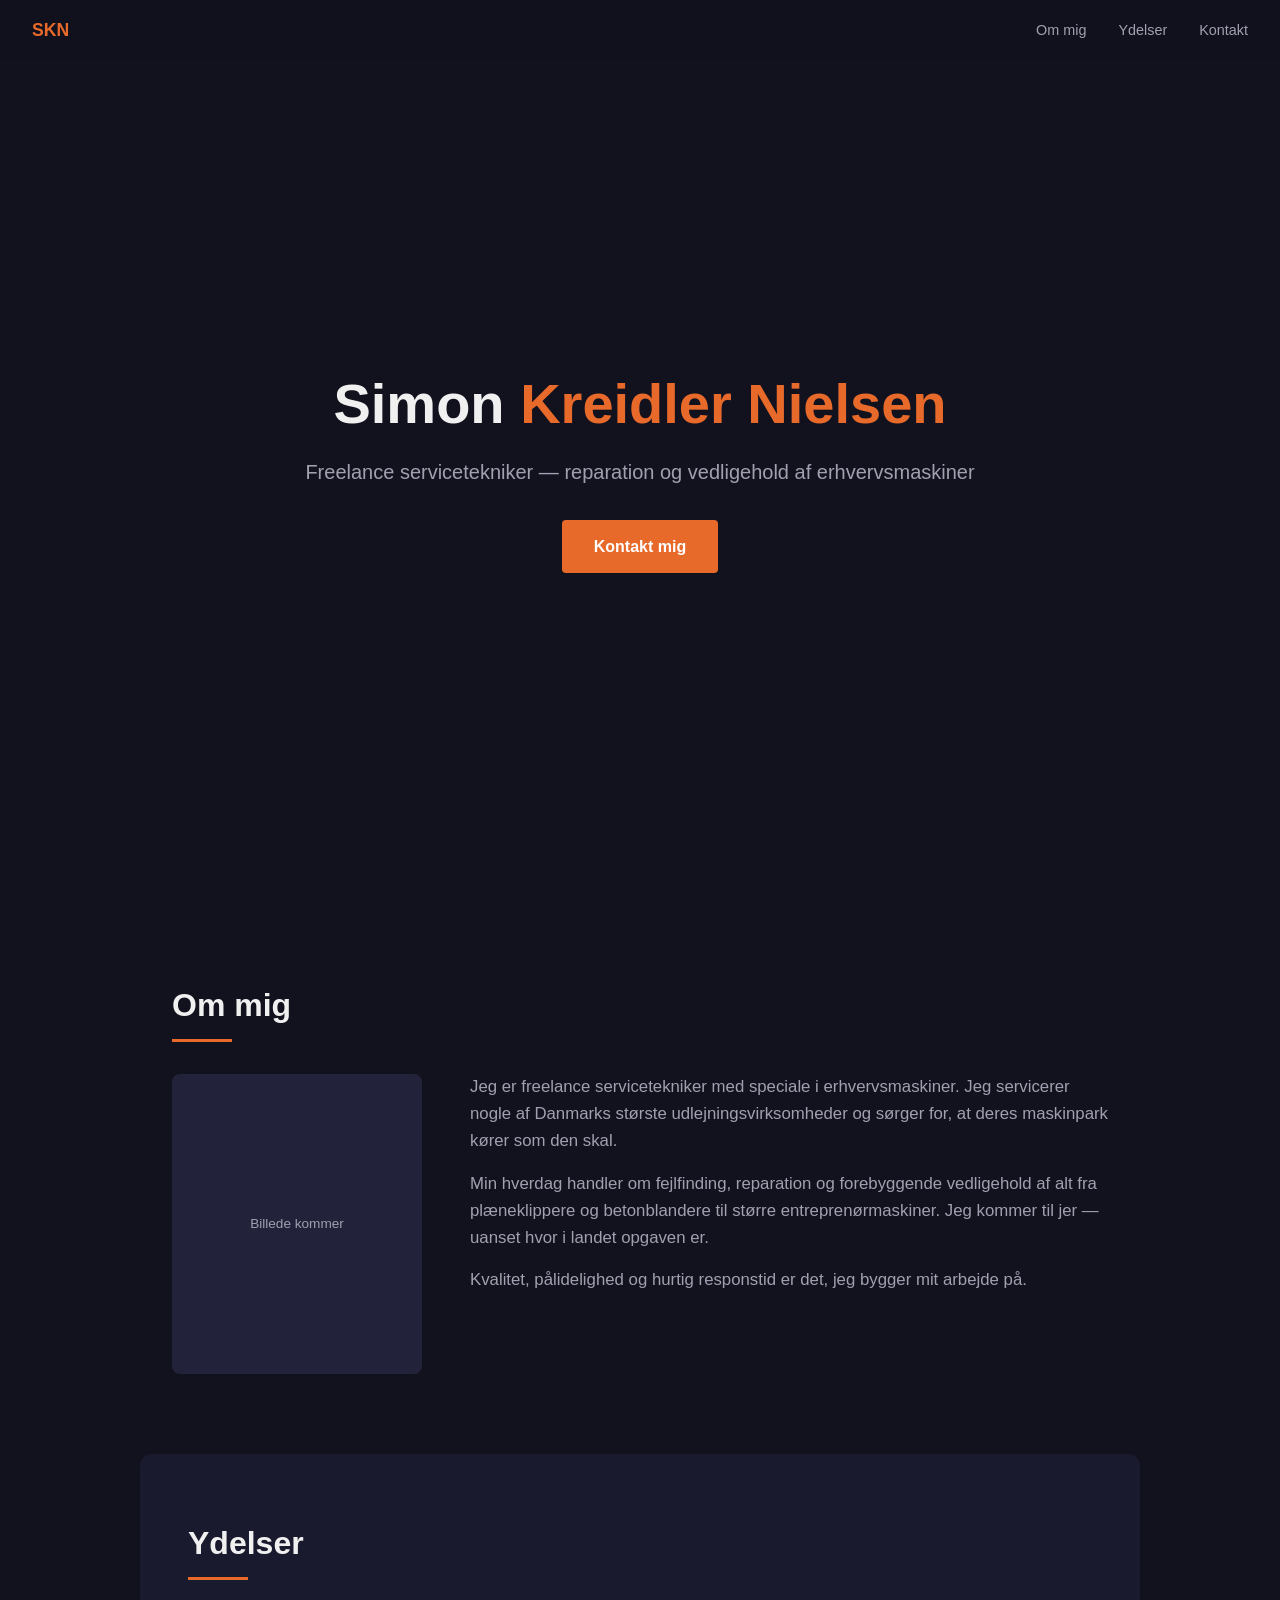
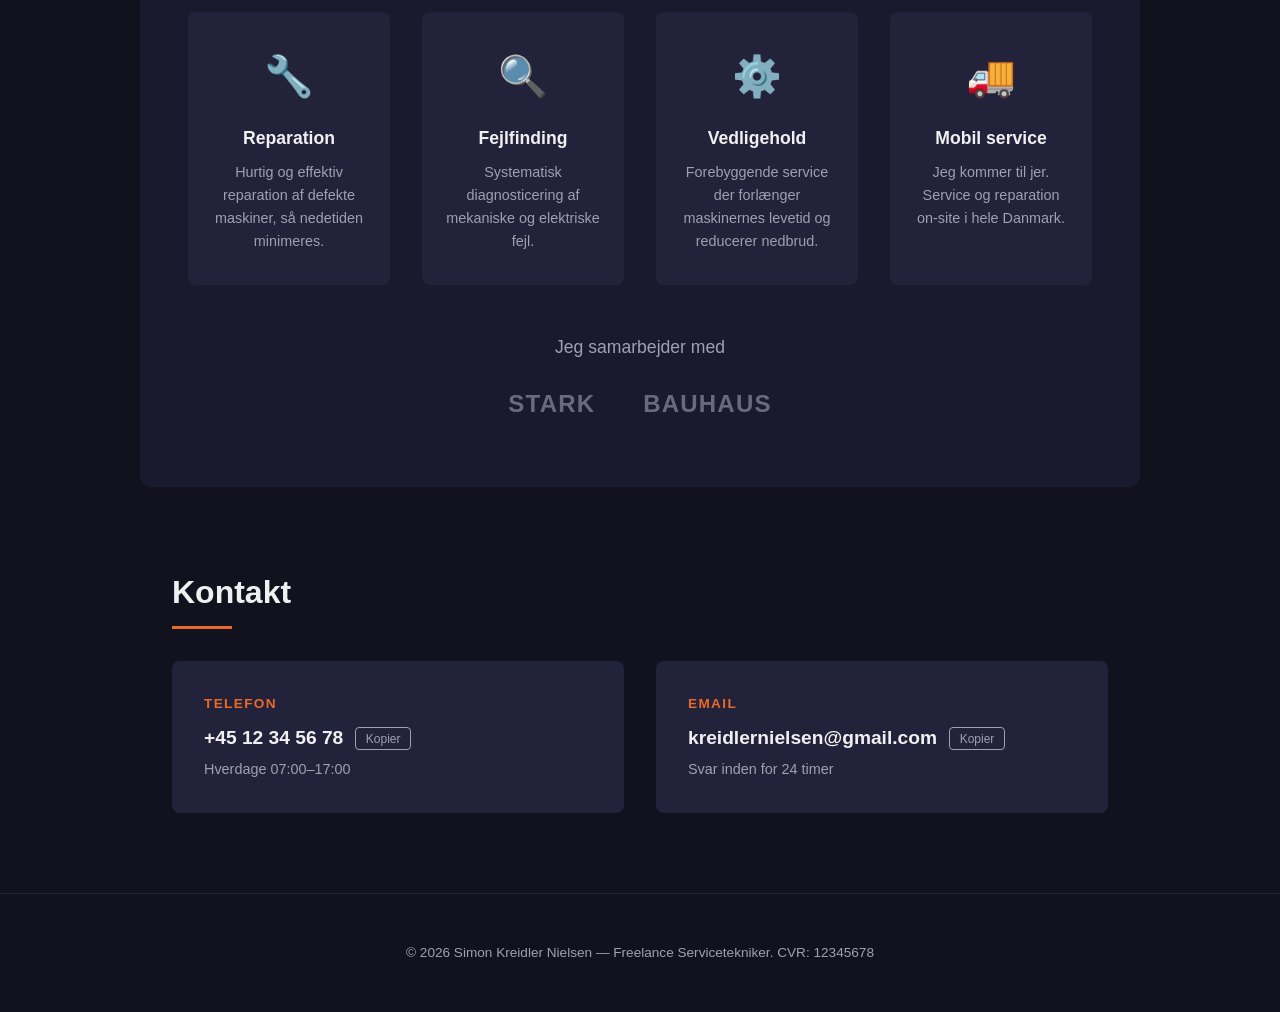
==== index.html @ 3e03d59b "Initial commit: personal website for Simon Kreidler Nielsen" ====
<!DOCTYPE html>
<html lang="da">
<head>
    <meta charset="UTF-8">
    <meta name="viewport" content="width=device-width, initial-scale=1.0">
    <title>Simon Kreidler Nielsen — Freelance Servicetekniker</title>
    <meta name="description" content="Freelance servicetekniker med speciale i reparation og vedligehold af erhvervsmaskiner. Servicerer udlejningsvirksomheder i hele Danmark.">
    <style>
        *, *::before, *::after {
            margin: 0;
            padding: 0;
            box-sizing: border-box;
        }

        :root {
            --color-dark: #1a1a2e;
            --color-darker: #12121f;
            --color-accent: #e86a2a;
            --color-accent-hover: #d45a1a;
            --color-light: #f0f0f0;
            --color-muted: #a0a0b0;
            --color-card: #22223a;
        }

        html {
            scroll-behavior: smooth;
        }

        body {
            font-family: -apple-system, BlinkMacSystemFont, 'Segoe UI', Roboto, Oxygen, sans-serif;
            background: var(--color-darker);
            color: var(--color-light);
            line-height: 1.6;
            user-select: none;
            cursor: default;
        }

        /* NAV */
        nav {
            position: fixed;
            top: 0;
            width: 100%;
            background: rgba(18, 18, 31, 0.95);
            backdrop-filter: blur(8px);
            z-index: 100;
            padding: 1rem 2rem;
            display: flex;
            justify-content: space-between;
            align-items: center;
        }

        nav .logo {
            font-weight: 700;
            font-size: 1.1rem;
            color: var(--color-accent);
            text-decoration: none;
        }

        nav ul {
            list-style: none;
            display: flex;
            gap: 2rem;
        }

        nav a {
            color: var(--color-muted);
            text-decoration: none;
            font-size: 0.9rem;
            transition: color 0.2s;
        }

        nav a:hover {
            color: var(--color-light);
        }

        /* HERO */
        .hero {
            min-height: 100vh;
            display: flex;
            align-items: center;
            justify-content: center;
            text-align: center;
            padding: 6rem 2rem 4rem;
            background:
                linear-gradient(to bottom, rgba(18, 18, 31, 0.6), rgba(18, 18, 31, 1)),
                url('billede.jpg') center/cover no-repeat;
        }

        .hero-content {
            max-width: 700px;
        }

        .hero h1 {
            font-size: clamp(2rem, 5vw, 3.5rem);
            font-weight: 800;
            margin-bottom: 0.5rem;
        }

        .hero h1 span {
            color: var(--color-accent);
        }

        .hero .tagline {
            font-size: 1.25rem;
            color: var(--color-muted);
            margin-bottom: 2rem;
        }

        .hero .cta {
            display: inline-block;
            background: var(--color-accent);
            color: #fff;
            padding: 0.85rem 2rem;
            border-radius: 4px;
            text-decoration: none;
            font-weight: 600;
            transition: background 0.2s;
        }

        .hero .cta:hover {
            background: var(--color-accent-hover);
        }

        /* SECTIONS */
        section {
            padding: 5rem 2rem;
            max-width: 1000px;
            margin: 0 auto;
        }

        section h2 {
            font-size: 2rem;
            margin-bottom: 1rem;
            color: var(--color-light);
        }

        section h2::after {
            content: '';
            display: block;
            width: 60px;
            height: 3px;
            background: var(--color-accent);
            margin-top: 0.5rem;
        }

        /* ABOUT */
        .about-content {
            display: grid;
            grid-template-columns: 250px 1fr;
            gap: 3rem;
            align-items: start;
            margin-top: 2rem;
        }

        .about-photo {
            width: 250px;
            height: 300px;
            background: var(--color-card);
            border-radius: 8px;
            display: flex;
            align-items: center;
            justify-content: center;
            color: var(--color-muted);
            font-size: 0.85rem;
            overflow: hidden;
        }

        .about-photo img {
            width: 100%;
            height: 100%;
            object-fit: cover;
        }

        .about-text p {
            color: var(--color-muted);
            margin-bottom: 1rem;
            font-size: 1.05rem;
        }

        /* SERVICES */
        #ydelser {
            background: var(--color-dark);
            border-radius: 12px;
            padding: 4rem 3rem;
        }

        .services-grid {
            display: grid;
            grid-template-columns: repeat(auto-fit, minmax(200px, 1fr));
            gap: 2rem;
            margin-top: 2rem;
        }

        .service-card {
            background: var(--color-card);
            border-radius: 8px;
            padding: 2rem 1.5rem;
            text-align: center;
            transition: transform 0.2s;
        }

        .service-card:hover {
            transform: translateY(-4px);
        }

        .service-icon {
            font-size: 2.5rem;
            margin-bottom: 1rem;
        }

        .service-card h3 {
            font-size: 1.1rem;
            margin-bottom: 0.5rem;
        }

        .service-card p {
            font-size: 0.9rem;
            color: var(--color-muted);
        }

        /* CLIENTS */
        .clients {
            text-align: center;
            margin-top: 3rem;
        }

        .clients p {
            color: var(--color-muted);
            margin-bottom: 1.5rem;
            font-size: 1.1rem;
        }

        .client-logos {
            display: flex;
            justify-content: center;
            gap: 3rem;
            flex-wrap: wrap;
        }

        .client-logos span {
            font-size: 1.5rem;
            font-weight: 700;
            color: var(--color-muted);
            opacity: 0.6;
            letter-spacing: 0.05em;
            user-select: none;
        }

        /* CONTACT */
        .contact-grid {
            display: grid;
            grid-template-columns: 1fr 1fr;
            gap: 2rem;
            margin-top: 2rem;
        }

        .contact-item {
            background: var(--color-card);
            border-radius: 8px;
            padding: 2rem;
        }

        .contact-item h3 {
            font-size: 0.85rem;
            text-transform: uppercase;
            letter-spacing: 0.1em;
            color: var(--color-accent);
            margin-bottom: 0.5rem;
        }

        .contact-row {
            display: flex;
            align-items: center;
            gap: 0.75rem;
        }

        .contact-item a {
            color: var(--color-light);
            text-decoration: none;
            font-size: 1.2rem;
            font-weight: 600;
            cursor: pointer;
        }

        .copy-btn {
            background: transparent;
            border: 1px solid var(--color-muted);
            color: var(--color-muted);
            padding: 0.2rem 0.6rem;
            border-radius: 4px;
            font-size: 0.75rem;
            cursor: pointer;
            transition: all 0.2s;
        }

        .copy-btn:hover {
            border-color: var(--color-accent);
            color: var(--color-accent);
        }

        .contact-item a:hover {
            color: var(--color-accent);
        }

        .contact-item p {
            color: var(--color-muted);
            font-size: 0.9rem;
            margin-top: 0.25rem;
        }

        /* FOOTER */
        footer {
            text-align: center;
            padding: 3rem 2rem;
            color: var(--color-muted);
            font-size: 0.85rem;
            border-top: 1px solid var(--color-card);
        }

        /* RESPONSIVE */
        @media (max-width: 768px) {
            nav ul {
                gap: 1rem;
            }

            .about-content {
                grid-template-columns: 1fr;
                justify-items: center;
            }

            .contact-grid {
                grid-template-columns: 1fr;
            }

            #ydelser {
                padding: 3rem 1.5rem;
            }
        }

        @media (max-width: 480px) {
            nav {
                padding: 0.75rem 1rem;
            }

            nav ul {
                gap: 0.75rem;
                font-size: 0.8rem;
            }
        }
    </style>
</head>
<body>

<nav>
    <a href="#" class="logo">SKN</a>
    <ul>
        <li><a href="#om">Om mig</a></li>
        <li><a href="#ydelser">Ydelser</a></li>
        <li><a href="#kontakt">Kontakt</a></li>
    </ul>
</nav>

<header class="hero">
    <div class="hero-content">
        <h1>Simon <span>Kreidler Nielsen</span></h1>
        <p class="tagline">Freelance servicetekniker — reparation og vedligehold af erhvervsmaskiner</p>
        <a href="#kontakt" class="cta">Kontakt mig</a>
    </div>
</header>

<section id="om">
    <h2>Om mig</h2>
    <div class="about-content">
        <div class="about-photo">
            <!-- Erstat med rigtigt billede: <img src="billede.jpg" alt="Simon Kreidler Nielsen"> -->
            Billede kommer
        </div>
        <div class="about-text">
            <p>Jeg er freelance servicetekniker med speciale i erhvervsmaskiner. Jeg servicerer nogle af Danmarks største udlejningsvirksomheder og sørger for, at deres maskinpark kører som den skal.</p>
            <p>Min hverdag handler om fejlfinding, reparation og forebyggende vedligehold af alt fra plæneklippere og betonblandere til større entreprenørmaskiner. Jeg kommer til jer — uanset hvor i landet opgaven er.</p>
            <p>Kvalitet, pålidelighed og hurtig responstid er det, jeg bygger mit arbejde på.</p>
        </div>
    </div>
</section>

<section id="ydelser">
    <h2>Ydelser</h2>
    <div class="services-grid">
        <div class="service-card">
            <div class="service-icon">&#128295;</div>
            <h3>Reparation</h3>
            <p>Hurtig og effektiv reparation af defekte maskiner, så nedetiden minimeres.</p>
        </div>
        <div class="service-card">
            <div class="service-icon">&#128269;</div>
            <h3>Fejlfinding</h3>
            <p>Systematisk diagnosticering af mekaniske og elektriske fejl.</p>
        </div>
        <div class="service-card">
            <div class="service-icon">&#9881;&#65039;</div>
            <h3>Vedligehold</h3>
            <p>Forebyggende service der forlænger maskinernes levetid og reducerer nedbrud.</p>
        </div>
        <div class="service-card">
            <div class="service-icon">&#128666;</div>
            <h3>Mobil service</h3>
            <p>Jeg kommer til jer. Service og reparation on-site i hele Danmark.</p>
        </div>
    </div>

    <div class="clients">
        <p>Jeg samarbejder med</p>
        <div class="client-logos">
            <span>STARK</span>
            <span>BAUHAUS</span>
        </div>
    </div>
</section>

<section id="kontakt">
    <h2>Kontakt</h2>
    <div class="contact-grid">
        <div class="contact-item">
            <h3>Telefon</h3>
            <div class="contact-row">
                <a href="tel:+4512345678">+45 12 34 56 78</a>
                <button class="copy-btn" onclick="copyText('+45 12 34 56 78', this)">Kopier</button>
            </div>
            <p>Hverdage 07:00–17:00</p>
        </div>
        <div class="contact-item">
            <h3>Email</h3>
            <div class="contact-row">
                <a href="mailto:kreidlernielsen@gmail.com">kreidlernielsen@gmail.com</a>
                <button class="copy-btn" onclick="copyText('kreidlernielsen@gmail.com', this)">Kopier</button>
            </div>
            <p>Svar inden for 24 timer</p>
        </div>
    </div>
</section>

<footer>
    <p>&copy; 2026 Simon Kreidler Nielsen — Freelance Servicetekniker. CVR: 12345678</p>
</footer>

<script>
function copyText(text, btn) {
    navigator.clipboard.writeText(text).then(function() {
        btn.textContent = 'Kopieret!';
        setTimeout(function() { btn.textContent = 'Kopier'; }, 2000);
    });
}
</script>
</body>
</html>
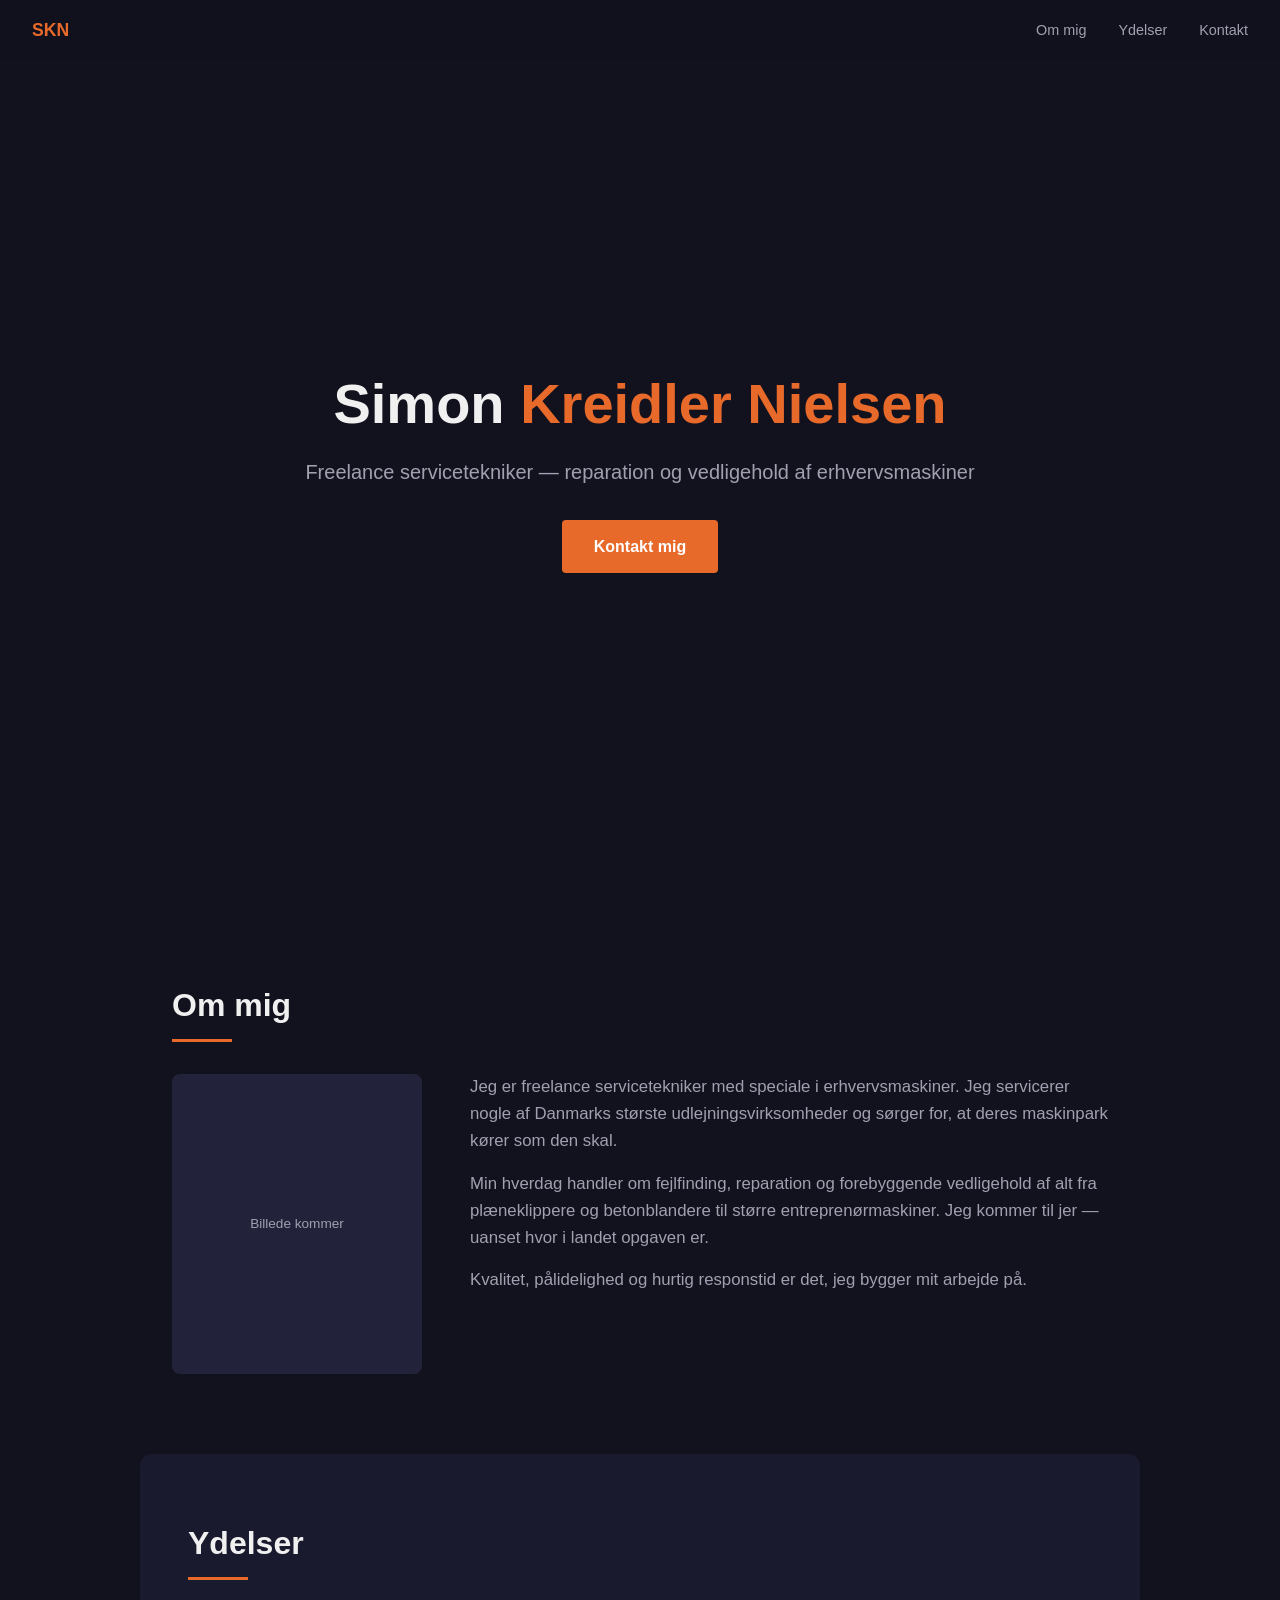
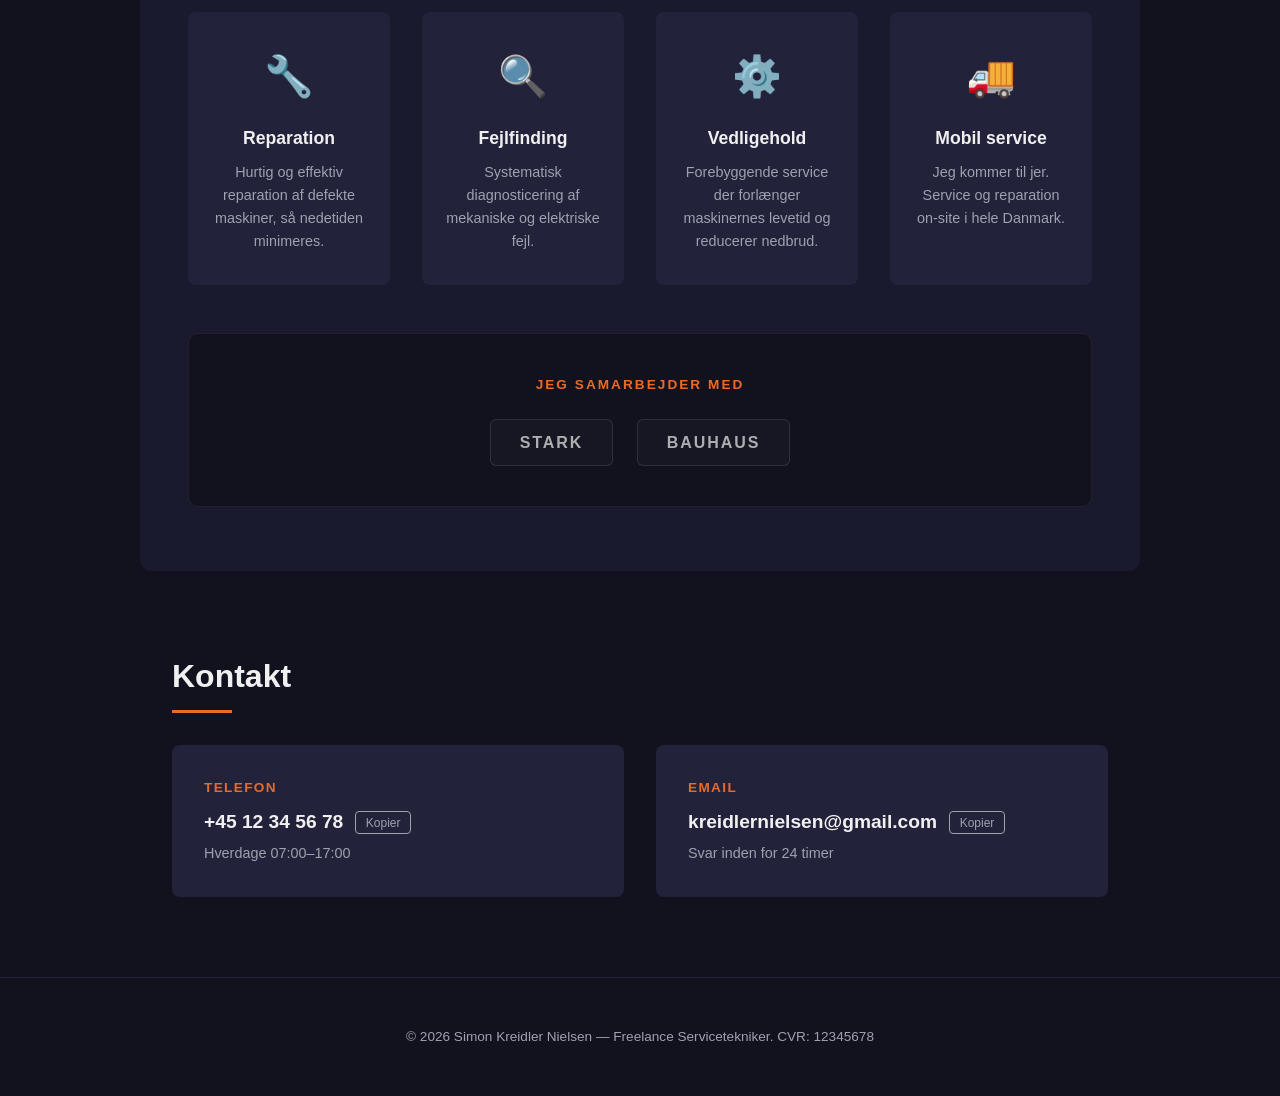
==== commit ccd417e2: "Style clients section as branded pill badges for better visual presence" ====
--- a/index.html
+++ b/index.html
@@ -222,28 +222,47 @@
         .clients {
             text-align: center;
             margin-top: 3rem;
+            background: var(--color-darker);
+            border: 1px solid rgba(255, 255, 255, 0.06);
+            border-radius: 10px;
+            padding: 2.5rem 2rem;
         }
 
         .clients p {
-            color: var(--color-muted);
+            color: var(--color-accent);
             margin-bottom: 1.5rem;
-            font-size: 1.1rem;
+            font-size: 0.85rem;
+            text-transform: uppercase;
+            letter-spacing: 0.15em;
+            font-weight: 600;
         }
 
         .client-logos {
             display: flex;
             justify-content: center;
-            gap: 3rem;
+            gap: 1.5rem;
             flex-wrap: wrap;
+            align-items: center;
         }
 
         .client-logos span {
-            font-size: 1.5rem;
+            font-size: 1rem;
             font-weight: 700;
-            color: var(--color-muted);
-            opacity: 0.6;
-            letter-spacing: 0.05em;
+            color: var(--color-light);
+            opacity: 0.7;
+            letter-spacing: 0.12em;
             user-select: none;
+            transition: all 0.25s;
+            border: 1.5px solid rgba(255, 255, 255, 0.15);
+            border-radius: 6px;
+            padding: 0.6rem 1.8rem;
+            background: rgba(255, 255, 255, 0.03);
+        }
+
+        .client-logos span:hover {
+            opacity: 1;
+            border-color: var(--color-accent);
+            background: rgba(232, 106, 42, 0.08);
         }
 
         /* CONTACT */
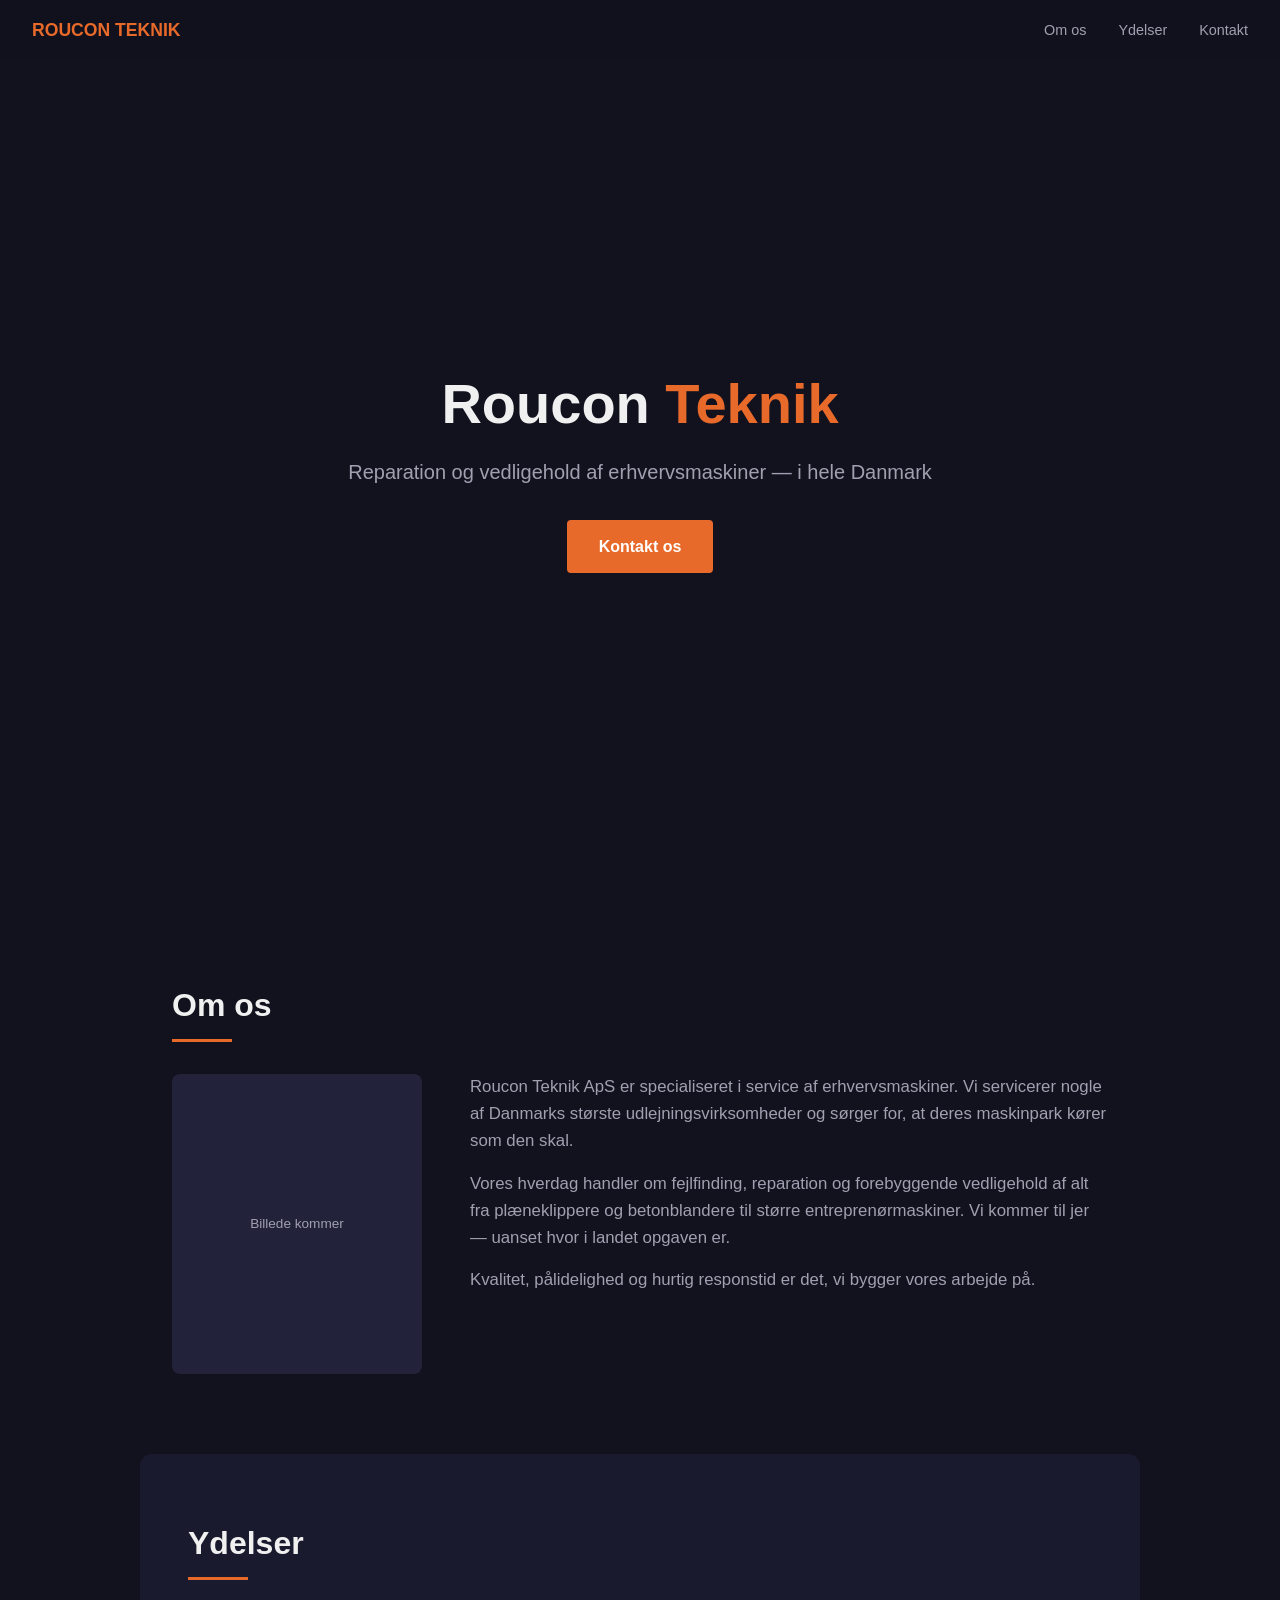
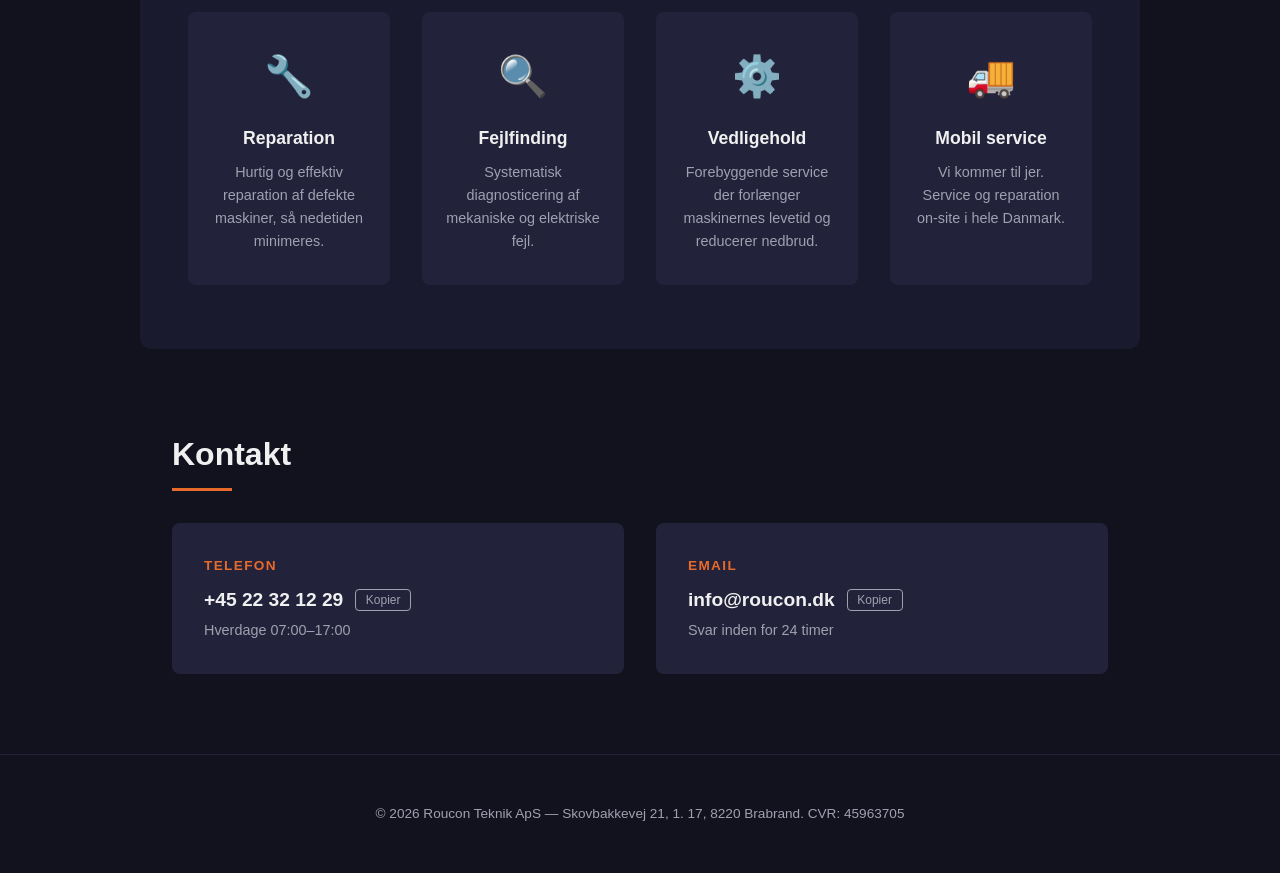
==== commit 7dbd6415: "Add design-i (conversion-focused layout) and update index.html with company rebrand" ====
--- a/index.html
+++ b/index.html
@@ -3,8 +3,9 @@
 <head>
     <meta charset="UTF-8">
     <meta name="viewport" content="width=device-width, initial-scale=1.0">
-    <title>Simon Kreidler Nielsen — Freelance Servicetekniker</title>
-    <meta name="description" content="Freelance servicetekniker med speciale i reparation og vedligehold af erhvervsmaskiner. Servicerer udlejningsvirksomheder i hele Danmark.">
+    <link rel="icon" href="data:image/svg+xml,<svg xmlns='http://www.w3.org/2000/svg' viewBox='0 0 100 100'><text y='.9em' font-size='90'>🔧</text></svg>">
+    <title>Roucon Teknik ApS — Reparation og vedligehold af erhvervsmaskiner</title>
+    <meta name="description" content="Roucon Teknik ApS i Brabrand. Reparation, fejlfinding og vedligehold af erhvervsmaskiner for udlejningsvirksomheder i hele Danmark.">
     <style>
         *, *::before, *::after {
             margin: 0;
@@ -31,8 +32,6 @@
             background: var(--color-darker);
             color: var(--color-light);
             line-height: 1.6;
-            user-select: none;
-            cursor: default;
         }
 
         /* NAV */
@@ -218,53 +217,6 @@
             color: var(--color-muted);
         }
 
-        /* CLIENTS */
-        .clients {
-            text-align: center;
-            margin-top: 3rem;
-            background: var(--color-darker);
-            border: 1px solid rgba(255, 255, 255, 0.06);
-            border-radius: 10px;
-            padding: 2.5rem 2rem;
-        }
-
-        .clients p {
-            color: var(--color-accent);
-            margin-bottom: 1.5rem;
-            font-size: 0.85rem;
-            text-transform: uppercase;
-            letter-spacing: 0.15em;
-            font-weight: 600;
-        }
-
-        .client-logos {
-            display: flex;
-            justify-content: center;
-            gap: 1.5rem;
-            flex-wrap: wrap;
-            align-items: center;
-        }
-
-        .client-logos span {
-            font-size: 1rem;
-            font-weight: 700;
-            color: var(--color-light);
-            opacity: 0.7;
-            letter-spacing: 0.12em;
-            user-select: none;
-            transition: all 0.25s;
-            border: 1.5px solid rgba(255, 255, 255, 0.15);
-            border-radius: 6px;
-            padding: 0.6rem 1.8rem;
-            background: rgba(255, 255, 255, 0.03);
-        }
-
-        .client-logos span:hover {
-            opacity: 1;
-            border-color: var(--color-accent);
-            background: rgba(232, 106, 42, 0.08);
-        }
-
         /* CONTACT */
         .contact-grid {
             display: grid;
@@ -371,33 +323,35 @@
 <body>
 
 <nav>
-    <a href="#" class="logo">SKN</a>
+    <a href="#" class="logo">ROUCON TEKNIK</a>
     <ul>
-        <li><a href="#om">Om mig</a></li>
+        <li><a href="#om">Om os</a></li>
         <li><a href="#ydelser">Ydelser</a></li>
         <li><a href="#kontakt">Kontakt</a></li>
     </ul>
 </nav>
 
+<main>
+
 <header class="hero">
     <div class="hero-content">
-        <h1>Simon <span>Kreidler Nielsen</span></h1>
-        <p class="tagline">Freelance servicetekniker — reparation og vedligehold af erhvervsmaskiner</p>
-        <a href="#kontakt" class="cta">Kontakt mig</a>
+        <h1>Roucon <span>Teknik</span></h1>
+        <p class="tagline">Reparation og vedligehold af erhvervsmaskiner — i hele Danmark</p>
+        <a href="#kontakt" class="cta">Kontakt os</a>
     </div>
 </header>
 
 <section id="om">
-    <h2>Om mig</h2>
+    <h2>Om os</h2>
     <div class="about-content">
         <div class="about-photo">
-            <!-- Erstat med rigtigt billede: <img src="billede.jpg" alt="Simon Kreidler Nielsen"> -->
+            <!-- Erstat med rigtigt billede: <img src="billede.jpg" alt="Roucon Teknik ApS"> -->
             Billede kommer
         </div>
         <div class="about-text">
-            <p>Jeg er freelance servicetekniker med speciale i erhvervsmaskiner. Jeg servicerer nogle af Danmarks største udlejningsvirksomheder og sørger for, at deres maskinpark kører som den skal.</p>
-            <p>Min hverdag handler om fejlfinding, reparation og forebyggende vedligehold af alt fra plæneklippere og betonblandere til større entreprenørmaskiner. Jeg kommer til jer — uanset hvor i landet opgaven er.</p>
-            <p>Kvalitet, pålidelighed og hurtig responstid er det, jeg bygger mit arbejde på.</p>
+            <p>Roucon Teknik ApS er specialiseret i service af erhvervsmaskiner. Vi servicerer nogle af Danmarks største udlejningsvirksomheder og sørger for, at deres maskinpark kører som den skal.</p>
+            <p>Vores hverdag handler om fejlfinding, reparation og forebyggende vedligehold af alt fra plæneklippere og betonblandere til større entreprenørmaskiner. Vi kommer til jer — uanset hvor i landet opgaven er.</p>
+            <p>Kvalitet, pålidelighed og hurtig responstid er det, vi bygger vores arbejde på.</p>
         </div>
     </div>
 </section>
@@ -423,16 +377,10 @@
         <div class="service-card">
             <div class="service-icon">&#128666;</div>
             <h3>Mobil service</h3>
-            <p>Jeg kommer til jer. Service og reparation on-site i hele Danmark.</p>
+            <p>Vi kommer til jer. Service og reparation on-site i hele Danmark.</p>
         </div>
     </div>
 
-    <div class="clients">
-        <p>Jeg samarbejder med</p>
-        <div class="client-logos">
-            <span>STARK</span>
-            <span>BAUHAUS</span>
-        </div>
     </div>
 </section>
 
@@ -442,24 +390,26 @@
         <div class="contact-item">
             <h3>Telefon</h3>
             <div class="contact-row">
-                <a href="tel:+4512345678">+45 12 34 56 78</a>
-                <button class="copy-btn" onclick="copyText('+45 12 34 56 78', this)">Kopier</button>
+                <a href="tel:+4522321229">+45 22 32 12 29</a>
+                <button class="copy-btn" aria-label="Kopier telefonnummer" onclick="copyText('+45 22 32 12 29', this)">Kopier</button>
             </div>
             <p>Hverdage 07:00–17:00</p>
         </div>
         <div class="contact-item">
             <h3>Email</h3>
             <div class="contact-row">
-                <a href="mailto:kreidlernielsen@gmail.com">kreidlernielsen@gmail.com</a>
-                <button class="copy-btn" onclick="copyText('kreidlernielsen@gmail.com', this)">Kopier</button>
+                <a href="mailto:info@roucon.dk">info@roucon.dk</a>
+                <button class="copy-btn" aria-label="Kopier emailadresse" onclick="copyText('info@roucon.dk', this)">Kopier</button>
             </div>
             <p>Svar inden for 24 timer</p>
         </div>
     </div>
 </section>
 
+</main>
+
 <footer>
-    <p>&copy; 2026 Simon Kreidler Nielsen — Freelance Servicetekniker. CVR: 12345678</p>
+    <p>&copy; 2026 Roucon Teknik ApS — Skovbakkevej 21, 1. 17, 8220 Brabrand. CVR: 45963705</p>
 </footer>
 
 <script>
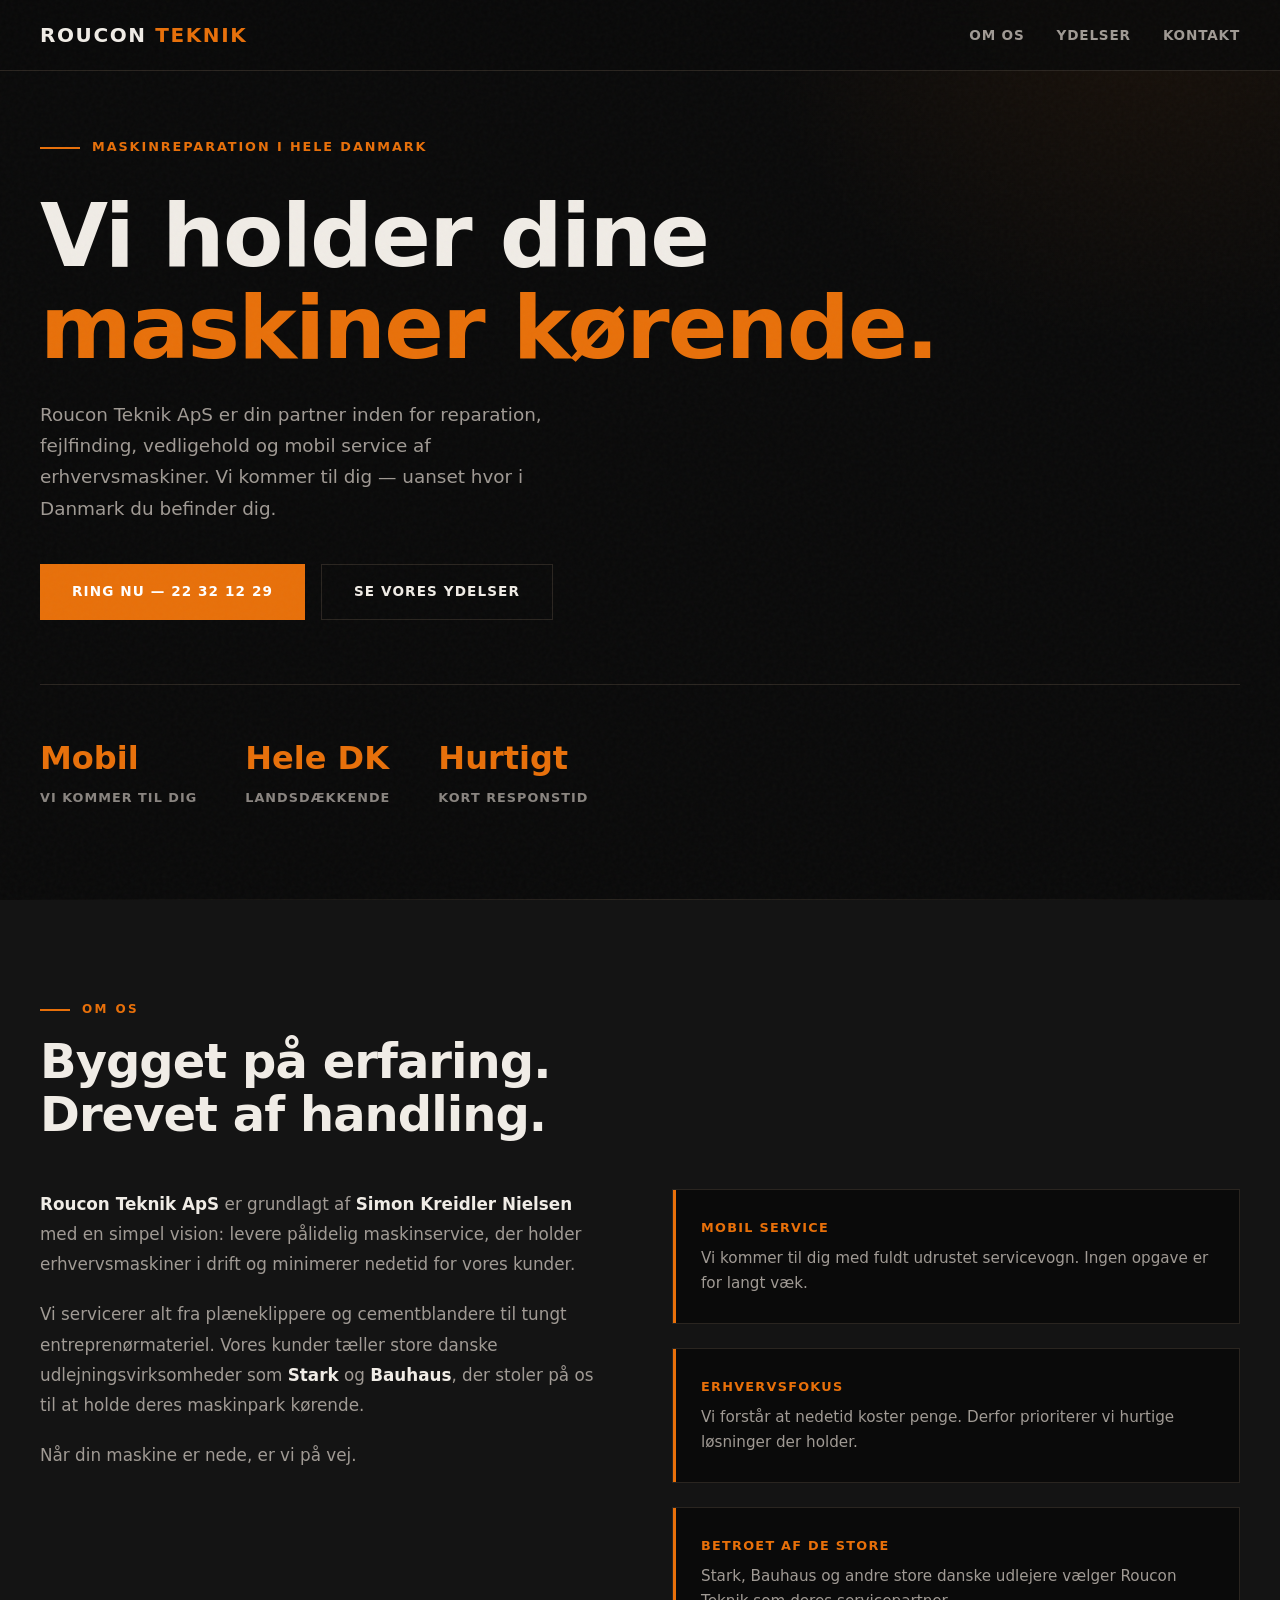
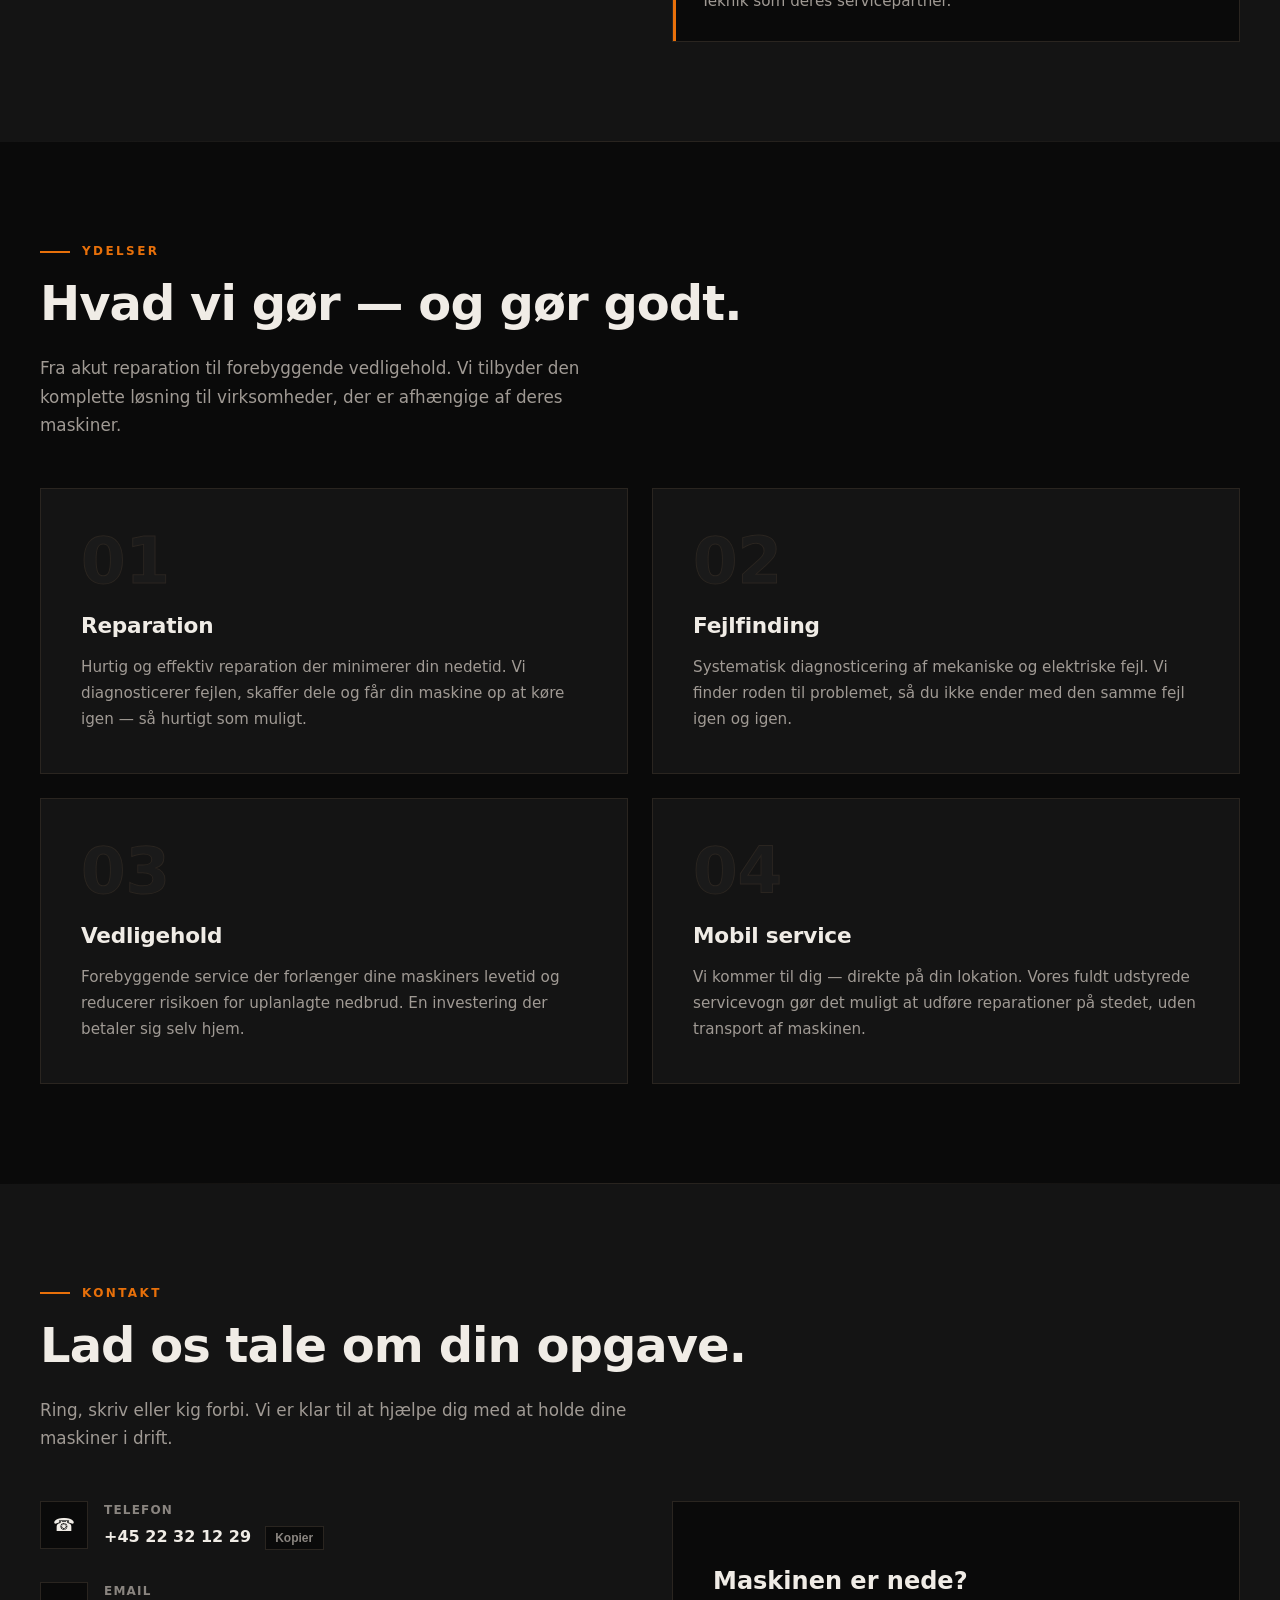
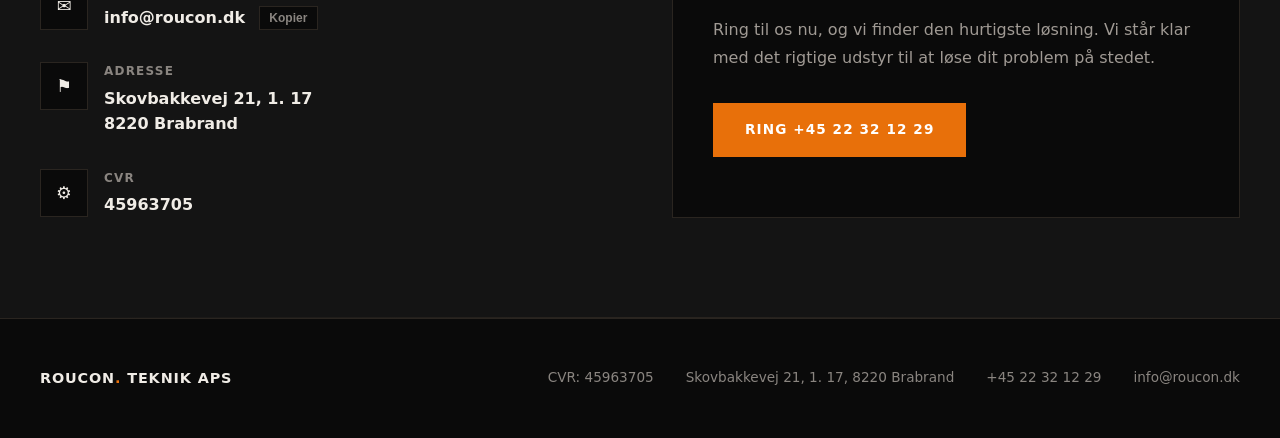
==== commit 015fd54c: "feat(header): roucon teknik in header" ====
--- a/index.html
+++ b/index.html
@@ -3,9 +3,12 @@
 <head>
     <meta charset="UTF-8">
     <meta name="viewport" content="width=device-width, initial-scale=1.0">
+    <title>Roucon Teknik ApS — Maskinreparation i hele Danmark</title>
+    <meta name="description" content="Roucon Teknik ApS — Mobil maskinreparation, fejlfinding og vedligehold af erhvervsmaskiner i hele Danmark. Ring +45 22 32 12 29.">
+    <meta property="og:title" content="Roucon Teknik ApS">
+    <meta property="og:description" content="Professionel reparation og vedligehold af erhvervsmaskiner. Mobil service i hele Danmark.">
+    <meta property="og:type" content="website">
     <link rel="icon" href="data:image/svg+xml,<svg xmlns='http://www.w3.org/2000/svg' viewBox='0 0 100 100'><text y='.9em' font-size='90'>🔧</text></svg>">
-    <title>Roucon Teknik ApS — Reparation og vedligehold af erhvervsmaskiner</title>
-    <meta name="description" content="Roucon Teknik ApS i Brabrand. Reparation, fejlfinding og vedligehold af erhvervsmaskiner for udlejningsvirksomheder i hele Danmark.">
     <style>
         *, *::before, *::after {
             margin: 0;
@@ -14,13 +17,16 @@
         }
 
         :root {
-            --color-dark: #1a1a2e;
-            --color-darker: #12121f;
-            --color-accent: #e86a2a;
-            --color-accent-hover: #d45a1a;
-            --color-light: #f0f0f0;
-            --color-muted: #a0a0b0;
-            --color-card: #22223a;
+            --bg-dark: #0a0a0a;
+            --bg-card: #141414;
+            --bg-elevated: #1a1a1a;
+            --accent: #e8700a;
+            --accent-bright: #ff8c1a;
+            --text-primary: #f0ece6;
+            --text-secondary: #a09a94;
+            --text-muted: #8a8580;
+            --border: #2a2520;
+            --font-body: 'Segoe UI', system-ui, -apple-system, sans-serif;
         }
 
         html {
@@ -28,397 +34,917 @@
         }
 
         body {
-            font-family: -apple-system, BlinkMacSystemFont, 'Segoe UI', Roboto, Oxygen, sans-serif;
-            background: var(--color-darker);
-            color: var(--color-light);
+            font-family: var(--font-body);
+            background-color: var(--bg-dark);
+            color: var(--text-primary);
             line-height: 1.6;
-        }
-
-        /* NAV */
+            overflow-x: hidden;
+        }
+
+        /* === NOISE TEXTURE OVERLAY === */
+        body::before {
+            content: '';
+            position: fixed;
+            top: 0;
+            left: 0;
+            width: 100%;
+            height: 100%;
+            opacity: 0.03;
+            background-image: url("data:image/svg+xml,%3Csvg viewBox='0 0 256 256' xmlns='http://www.w3.org/2000/svg'%3E%3Cfilter id='noise'%3E%3CfeTurbulence type='fractalNoise' baseFrequency='0.9' numOctaves='4' stitchTiles='stitch'/%3E%3C/filter%3E%3Crect width='100%25' height='100%25' filter='url(%23noise)'/%3E%3C/svg%3E");
+            pointer-events: none;
+            z-index: 9999;
+        }
+
+        /* === NAVIGATION === */
         nav {
             position: fixed;
             top: 0;
-            width: 100%;
-            background: rgba(18, 18, 31, 0.95);
-            backdrop-filter: blur(8px);
-            z-index: 100;
-            padding: 1rem 2rem;
-            display: flex;
+            left: 0;
+            right: 0;
+            z-index: 1000;
+            background: rgba(10, 10, 10, 0.85);
+            backdrop-filter: blur(20px);
+            border-bottom: 1px solid var(--border);
+            padding: 0 2rem;
+        }
+
+        .nav-inner {
+            max-width: 1200px;
+            margin: 0 auto;
+            display: flex;
+            align-items: center;
             justify-content: space-between;
-            align-items: center;
-        }
-
-        nav .logo {
-            font-weight: 700;
-            font-size: 1.1rem;
-            color: var(--color-accent);
+            height: 70px;
+        }
+
+        .nav-logo {
+            font-size: 1.25rem;
+            font-weight: 800;
+            letter-spacing: 0.08em;
+            text-transform: uppercase;
+            color: var(--text-primary);
             text-decoration: none;
         }
 
-        nav ul {
+        .nav-logo span {
+            color: var(--accent);
+        }
+
+        .nav-links {
+            display: flex;
+            gap: 2rem;
             list-style: none;
-            display: flex;
-            gap: 2rem;
-        }
-
-        nav a {
-            color: var(--color-muted);
+        }
+
+        .nav-links a {
+            color: var(--text-secondary);
             text-decoration: none;
-            font-size: 0.9rem;
-            transition: color 0.2s;
-        }
-
-        nav a:hover {
-            color: var(--color-light);
-        }
-
-        /* HERO */
+            font-size: 0.85rem;
+            font-weight: 600;
+            letter-spacing: 0.06em;
+            text-transform: uppercase;
+            transition: color 0.3s;
+        }
+
+        .nav-links a:hover {
+            color: var(--accent-bright);
+        }
+
+        .nav-toggle {
+            display: none;
+            background: none;
+            border: none;
+            cursor: pointer;
+            padding: 0.5rem;
+        }
+
+        .nav-toggle span {
+            display: block;
+            width: 24px;
+            height: 2px;
+            background: var(--text-primary);
+            margin: 6px 0;
+            transition: 0.3s;
+            transform-origin: center;
+        }
+
+        .nav-toggle.active span:nth-child(1) {
+            transform: translateY(8px) rotate(45deg);
+        }
+
+        .nav-toggle.active span:nth-child(2) {
+            opacity: 0;
+        }
+
+        .nav-toggle.active span:nth-child(3) {
+            transform: translateY(-8px) rotate(-45deg);
+        }
+
+        /* === HERO === */
         .hero {
             min-height: 100vh;
             display: flex;
             align-items: center;
-            justify-content: center;
-            text-align: center;
-            padding: 6rem 2rem 4rem;
-            background:
-                linear-gradient(to bottom, rgba(18, 18, 31, 0.6), rgba(18, 18, 31, 1)),
-                url('billede.jpg') center/cover no-repeat;
-        }
-
-        .hero-content {
-            max-width: 700px;
-        }
-
-        .hero h1 {
-            font-size: clamp(2rem, 5vw, 3.5rem);
-            font-weight: 800;
-            margin-bottom: 0.5rem;
-        }
-
-        .hero h1 span {
-            color: var(--color-accent);
-        }
-
-        .hero .tagline {
-            font-size: 1.25rem;
-            color: var(--color-muted);
+            position: relative;
+            padding: 120px 2rem 80px;
+            overflow: hidden;
+        }
+
+        .hero::before {
+            content: '';
+            position: absolute;
+            top: -50%;
+            right: -20%;
+            width: 800px;
+            height: 800px;
+            background: radial-gradient(circle, rgba(232, 112, 10, 0.08) 0%, transparent 70%);
+            pointer-events: none;
+        }
+
+        .hero::after {
+            content: '';
+            position: absolute;
+            bottom: 0;
+            left: 0;
+            right: 0;
+            height: 1px;
+            background: linear-gradient(90deg, transparent, var(--border), transparent);
+        }
+
+        .hero-inner {
+            max-width: 1200px;
+            margin: 0 auto;
+            width: 100%;
+        }
+
+        .hero-tag {
+            display: inline-flex;
+            align-items: center;
+            gap: 0.75rem;
+            font-size: 0.8rem;
+            font-weight: 700;
+            letter-spacing: 0.15em;
+            text-transform: uppercase;
+            color: var(--accent);
             margin-bottom: 2rem;
         }
 
-        .hero .cta {
-            display: inline-block;
-            background: var(--color-accent);
-            color: #fff;
-            padding: 0.85rem 2rem;
-            border-radius: 4px;
-            text-decoration: none;
-            font-weight: 600;
-            transition: background 0.2s;
-        }
-
-        .hero .cta:hover {
-            background: var(--color-accent-hover);
-        }
-
-        /* SECTIONS */
-        section {
-            padding: 5rem 2rem;
-            max-width: 1000px;
-            margin: 0 auto;
-        }
-
-        section h2 {
-            font-size: 2rem;
-            margin-bottom: 1rem;
-            color: var(--color-light);
-        }
-
-        section h2::after {
+        .hero-tag::before {
             content: '';
             display: block;
-            width: 60px;
-            height: 3px;
-            background: var(--color-accent);
-            margin-top: 0.5rem;
-        }
-
-        /* ABOUT */
-        .about-content {
+            width: 40px;
+            height: 2px;
+            background: var(--accent);
+        }
+
+        .hero h1 {
+            font-size: clamp(2.8rem, 7vw, 5.5rem);
+            font-weight: 900;
+            line-height: 1.05;
+            letter-spacing: -0.02em;
+            margin-bottom: 1.5rem;
+            max-width: 900px;
+        }
+
+        .hero h1 .line-accent {
+            color: var(--accent);
+            display: block;
+        }
+
+        .hero-desc {
+            font-size: 1.15rem;
+            color: var(--text-secondary);
+            max-width: 560px;
+            margin-bottom: 2.5rem;
+            line-height: 1.7;
+        }
+
+        .hero-cta-group {
+            display: flex;
+            gap: 1rem;
+            flex-wrap: wrap;
+        }
+
+        .btn {
+            display: inline-flex;
+            align-items: center;
+            gap: 0.5rem;
+            padding: 1rem 2rem;
+            font-size: 0.85rem;
+            font-weight: 700;
+            letter-spacing: 0.08em;
+            text-transform: uppercase;
+            text-decoration: none;
+            border: none;
+            cursor: pointer;
+            transition: all 0.3s;
+        }
+
+        .btn-primary {
+            background: var(--accent);
+            color: #fff;
+        }
+
+        .btn-primary:hover {
+            background: var(--accent-bright);
+            transform: translateY(-2px);
+            box-shadow: 0 8px 30px rgba(232, 112, 10, 0.3);
+        }
+
+        .btn-outline {
+            background: transparent;
+            color: var(--text-primary);
+            border: 1px solid var(--border);
+        }
+
+        .btn-outline:hover {
+            border-color: var(--accent);
+            color: var(--accent-bright);
+        }
+
+        .hero-stats {
+            display: flex;
+            gap: 3rem;
+            margin-top: 4rem;
+            padding-top: 3rem;
+            border-top: 1px solid var(--border);
+        }
+
+        .hero-stat-number {
+            font-size: 2rem;
+            font-weight: 900;
+            color: var(--accent);
+            display: block;
+        }
+
+        .hero-stat-label {
+            font-size: 0.8rem;
+            color: var(--text-muted);
+            text-transform: uppercase;
+            letter-spacing: 0.08em;
+            font-weight: 600;
+        }
+
+        /* === SECTION SHARED === */
+        section {
+            padding: 100px 2rem;
+            position: relative;
+        }
+
+        section::after {
+            content: '';
+            position: absolute;
+            bottom: 0;
+            left: 0;
+            right: 0;
+            height: 1px;
+            background: linear-gradient(90deg, transparent, var(--border), transparent);
+        }
+
+        .section-inner {
+            max-width: 1200px;
+            margin: 0 auto;
+        }
+
+        .section-label {
+            font-size: 0.75rem;
+            font-weight: 700;
+            letter-spacing: 0.2em;
+            text-transform: uppercase;
+            color: var(--accent);
+            margin-bottom: 1rem;
+            display: flex;
+            align-items: center;
+            gap: 0.75rem;
+        }
+
+        .section-label::before {
+            content: '';
+            width: 30px;
+            height: 2px;
+            background: var(--accent);
+        }
+
+        .section-title {
+            font-size: clamp(2rem, 4vw, 3rem);
+            font-weight: 900;
+            line-height: 1.1;
+            margin-bottom: 1.5rem;
+            letter-spacing: -0.02em;
+        }
+
+        .section-desc {
+            color: var(--text-secondary);
+            max-width: 600px;
+            font-size: 1.05rem;
+            line-height: 1.7;
+        }
+
+        /* === OM OS === */
+        .about {
+            background: var(--bg-card);
+        }
+
+        .about-grid {
             display: grid;
-            grid-template-columns: 250px 1fr;
-            gap: 3rem;
+            grid-template-columns: 1fr 1fr;
+            gap: 4rem;
+            margin-top: 3rem;
             align-items: start;
-            margin-top: 2rem;
-        }
-
-        .about-photo {
-            width: 250px;
-            height: 300px;
-            background: var(--color-card);
-            border-radius: 8px;
-            display: flex;
-            align-items: center;
-            justify-content: center;
-            color: var(--color-muted);
-            font-size: 0.85rem;
+        }
+
+        .about-text p {
+            color: var(--text-secondary);
+            margin-bottom: 1.25rem;
+            line-height: 1.8;
+            font-size: 1.05rem;
+        }
+
+        .about-text strong {
+            color: var(--text-primary);
+        }
+
+        .about-highlights {
+            display: flex;
+            flex-direction: column;
+            gap: 1.5rem;
+        }
+
+        .about-highlight {
+            background: var(--bg-dark);
+            border: 1px solid var(--border);
+            padding: 1.75rem;
+            position: relative;
             overflow: hidden;
         }
 
-        .about-photo img {
-            width: 100%;
-            height: 100%;
-            object-fit: cover;
-        }
-
-        .about-text p {
-            color: var(--color-muted);
-            margin-bottom: 1rem;
-            font-size: 1.05rem;
-        }
-
-        /* SERVICES */
-        #ydelser {
-            background: var(--color-dark);
-            border-radius: 12px;
-            padding: 4rem 3rem;
-        }
-
+        .about-highlight::before {
+            content: '';
+            position: absolute;
+            left: 0;
+            top: 0;
+            bottom: 0;
+            width: 3px;
+            background: var(--accent);
+        }
+
+        .about-highlight-title {
+            font-size: 0.8rem;
+            font-weight: 700;
+            text-transform: uppercase;
+            letter-spacing: 0.1em;
+            color: var(--accent);
+            margin-bottom: 0.5rem;
+        }
+
+        .about-highlight p {
+            color: var(--text-secondary);
+            font-size: 0.95rem;
+            line-height: 1.6;
+        }
+
+        /* === YDELSER === */
         .services-grid {
             display: grid;
-            grid-template-columns: repeat(auto-fit, minmax(200px, 1fr));
-            gap: 2rem;
-            margin-top: 2rem;
+            grid-template-columns: repeat(2, 1fr);
+            gap: 1.5rem;
+            margin-top: 3rem;
         }
 
         .service-card {
-            background: var(--color-card);
-            border-radius: 8px;
-            padding: 2rem 1.5rem;
-            text-align: center;
-            transition: transform 0.2s;
+            background: var(--bg-card);
+            border: 1px solid var(--border);
+            padding: 2.5rem;
+            position: relative;
+            overflow: hidden;
+            transition: all 0.4s;
         }
 
         .service-card:hover {
+            border-color: var(--accent);
             transform: translateY(-4px);
-        }
-
-        .service-icon {
-            font-size: 2.5rem;
+            box-shadow: 0 20px 60px rgba(0, 0, 0, 0.4);
+        }
+
+        .service-card::after {
+            content: '';
+            position: absolute;
+            top: 0;
+            left: 0;
+            right: 0;
+            height: 3px;
+            background: linear-gradient(90deg, var(--accent), transparent);
+            opacity: 0;
+            transition: opacity 0.4s;
+        }
+
+        .service-card:hover::after {
+            opacity: 1;
+        }
+
+        .service-number {
+            font-size: 4rem;
+            font-weight: 900;
+            color: var(--bg-elevated);
+            line-height: 1;
             margin-bottom: 1rem;
-        }
-
-        .service-card h3 {
-            font-size: 1.1rem;
-            margin-bottom: 0.5rem;
-        }
-
-        .service-card p {
-            font-size: 0.9rem;
-            color: var(--color-muted);
-        }
-
-        /* CONTACT */
+            -webkit-text-stroke: 1px var(--border);
+        }
+
+        .service-card:hover .service-number {
+            -webkit-text-stroke: 1px var(--accent);
+            color: rgba(232, 112, 10, 0.05);
+        }
+
+        .service-title {
+            font-size: 1.35rem;
+            font-weight: 800;
+            margin-bottom: 0.75rem;
+            letter-spacing: -0.01em;
+        }
+
+        .service-desc {
+            color: var(--text-secondary);
+            line-height: 1.7;
+            font-size: 0.95rem;
+        }
+
+        /* === KONTAKT === */
+        .contact {
+            background: var(--bg-card);
+        }
+
         .contact-grid {
             display: grid;
             grid-template-columns: 1fr 1fr;
+            gap: 4rem;
+            margin-top: 3rem;
+        }
+
+        .contact-info {
+            display: flex;
+            flex-direction: column;
             gap: 2rem;
-            margin-top: 2rem;
         }
 
         .contact-item {
-            background: var(--color-card);
-            border-radius: 8px;
-            padding: 2rem;
-        }
-
-        .contact-item h3 {
-            font-size: 0.85rem;
+            display: flex;
+            align-items: flex-start;
+            gap: 1rem;
+        }
+
+        .contact-icon {
+            width: 48px;
+            height: 48px;
+            background: var(--bg-dark);
+            border: 1px solid var(--border);
+            display: flex;
+            align-items: center;
+            justify-content: center;
+            flex-shrink: 0;
+            font-size: 1.1rem;
+        }
+
+        .contact-item-label {
+            font-size: 0.75rem;
+            font-weight: 700;
             text-transform: uppercase;
             letter-spacing: 0.1em;
-            color: var(--color-accent);
-            margin-bottom: 0.5rem;
-        }
-
-        .contact-row {
-            display: flex;
+            color: var(--text-muted);
+            margin-bottom: 0.25rem;
+        }
+
+        .contact-item-value {
+            color: var(--text-primary);
+            font-size: 1rem;
+            font-weight: 600;
+        }
+
+        .contact-item-value a {
+            color: var(--text-primary);
+            text-decoration: none;
+            transition: color 0.3s;
+        }
+
+        .contact-item-value a:hover {
+            color: var(--accent-bright);
+        }
+
+        .copy-btn {
+            display: inline-flex;
             align-items: center;
-            gap: 0.75rem;
-        }
-
-        .contact-item a {
-            color: var(--color-light);
+            justify-content: center;
+            padding: 0.25rem 0.6rem;
+            background: var(--bg-dark);
+            border: 1px solid var(--border);
+            color: var(--text-muted);
+            cursor: pointer;
+            font-size: 0.75rem;
+            font-weight: 600;
+            margin-left: 0.5rem;
+            vertical-align: middle;
+            transition: all 0.3s;
+        }
+
+        .copy-btn:hover {
+            border-color: var(--accent);
+            color: var(--accent);
+        }
+
+        .copy-btn.copied {
+            border-color: #4caf50;
+            color: #4caf50;
+        }
+
+        .contact-cta {
+            background: var(--bg-dark);
+            border: 1px solid var(--border);
+            padding: 2.5rem;
+            display: flex;
+            flex-direction: column;
+            justify-content: center;
+        }
+
+        .contact-cta h3 {
+            font-size: 1.5rem;
+            font-weight: 800;
+            margin-bottom: 1rem;
+        }
+
+        .contact-cta p {
+            color: var(--text-secondary);
+            line-height: 1.7;
+            margin-bottom: 2rem;
+        }
+
+        .contact-cta .btn {
+            align-self: flex-start;
+        }
+
+        /* === FOOTER === */
+        footer {
+            padding: 3rem 2rem;
+            border-top: 1px solid var(--border);
+            background: var(--bg-dark);
+        }
+
+        .footer-inner {
+            max-width: 1200px;
+            margin: 0 auto;
+            display: flex;
+            align-items: center;
+            justify-content: space-between;
+            flex-wrap: wrap;
+            gap: 1rem;
+        }
+
+        .footer-brand {
+            font-size: 0.9rem;
+            font-weight: 700;
+            letter-spacing: 0.06em;
+            text-transform: uppercase;
+        }
+
+        .footer-brand span {
+            color: var(--accent);
+        }
+
+        .footer-info {
+            color: var(--text-muted);
+            font-size: 0.85rem;
+            display: flex;
+            gap: 2rem;
+            flex-wrap: wrap;
+        }
+
+        .footer-info a {
+            color: var(--text-muted);
             text-decoration: none;
-            font-size: 1.2rem;
-            font-weight: 600;
-            cursor: pointer;
-        }
-
-        .copy-btn {
-            background: transparent;
-            border: 1px solid var(--color-muted);
-            color: var(--color-muted);
-            padding: 0.2rem 0.6rem;
-            border-radius: 4px;
-            font-size: 0.75rem;
-            cursor: pointer;
-            transition: all 0.2s;
-        }
-
-        .copy-btn:hover {
-            border-color: var(--color-accent);
-            color: var(--color-accent);
-        }
-
-        .contact-item a:hover {
-            color: var(--color-accent);
-        }
-
-        .contact-item p {
-            color: var(--color-muted);
-            font-size: 0.9rem;
-            margin-top: 0.25rem;
-        }
-
-        /* FOOTER */
-        footer {
-            text-align: center;
-            padding: 3rem 2rem;
-            color: var(--color-muted);
-            font-size: 0.85rem;
-            border-top: 1px solid var(--color-card);
-        }
-
-        /* RESPONSIVE */
-        @media (max-width: 768px) {
-            nav ul {
-                gap: 1rem;
-            }
-
-            .about-content {
-                grid-template-columns: 1fr;
-                justify-items: center;
-            }
-
+            transition: color 0.3s;
+        }
+
+        .footer-info a:hover {
+            color: var(--accent);
+        }
+
+        /* === RESPONSIVE === */
+        @media (max-width: 900px) {
+            .about-grid,
             .contact-grid {
                 grid-template-columns: 1fr;
-            }
-
-            #ydelser {
-                padding: 3rem 1.5rem;
-            }
-        }
-
-        @media (max-width: 480px) {
-            nav {
-                padding: 0.75rem 1rem;
-            }
-
-            nav ul {
-                gap: 0.75rem;
-                font-size: 0.8rem;
+                gap: 2.5rem;
+            }
+
+            .services-grid {
+                grid-template-columns: 1fr;
+            }
+
+            .hero-stats {
+                gap: 2rem;
+            }
+        }
+
+        @media (max-width: 700px) {
+            .nav-links {
+                display: none;
+                position: absolute;
+                top: 70px;
+                left: 0;
+                right: 0;
+                background: rgba(10, 10, 10, 0.97);
+                flex-direction: column;
+                padding: 1.5rem 2rem;
+                gap: 1rem;
+                border-bottom: 1px solid var(--border);
+            }
+
+            .nav-links.active {
+                display: flex;
+            }
+
+            .nav-toggle {
+                display: block;
+            }
+
+            .hero {
+                padding: 120px 1.5rem 60px;
+            }
+
+            .hero h1 {
+                font-size: 2.2rem;
+            }
+
+            .hero-stats {
+                flex-direction: column;
+                gap: 1.5rem;
+            }
+
+            section {
+                padding: 70px 1.5rem;
+            }
+
+            .service-card {
+                padding: 1.75rem;
+            }
+
+            .service-number {
+                font-size: 3rem;
+            }
+
+            .contact-cta {
+                padding: 1.75rem;
+            }
+
+            .footer-inner {
+                flex-direction: column;
+                text-align: center;
+            }
+
+            .footer-info {
+                flex-direction: column;
+                gap: 0.5rem;
             }
         }
     </style>
 </head>
 <body>
 
-<nav>
-    <a href="#" class="logo">ROUCON TEKNIK</a>
-    <ul>
-        <li><a href="#om">Om os</a></li>
-        <li><a href="#ydelser">Ydelser</a></li>
-        <li><a href="#kontakt">Kontakt</a></li>
-    </ul>
-</nav>
-
-<main>
-
-<header class="hero">
-    <div class="hero-content">
-        <h1>Roucon <span>Teknik</span></h1>
-        <p class="tagline">Reparation og vedligehold af erhvervsmaskiner — i hele Danmark</p>
-        <a href="#kontakt" class="cta">Kontakt os</a>
-    </div>
-</header>
-
-<section id="om">
-    <h2>Om os</h2>
-    <div class="about-content">
-        <div class="about-photo">
-            <!-- Erstat med rigtigt billede: <img src="billede.jpg" alt="Roucon Teknik ApS"> -->
-            Billede kommer
+    <!-- NAVIGATION -->
+    <nav>
+        <div class="nav-inner">
+            <a href="#" class="nav-logo">ROUCON <span>TEKNIK</span></a>
+            <ul class="nav-links" id="navLinks">
+                <li><a href="#om-os">Om os</a></li>
+                <li><a href="#ydelser">Ydelser</a></li>
+                <li><a href="#kontakt">Kontakt</a></li>
+            </ul>
+            <button class="nav-toggle" id="navToggle" aria-label="Menu">
+                <span></span>
+                <span></span>
+                <span></span>
+            </button>
         </div>
-        <div class="about-text">
-            <p>Roucon Teknik ApS er specialiseret i service af erhvervsmaskiner. Vi servicerer nogle af Danmarks største udlejningsvirksomheder og sørger for, at deres maskinpark kører som den skal.</p>
-            <p>Vores hverdag handler om fejlfinding, reparation og forebyggende vedligehold af alt fra plæneklippere og betonblandere til større entreprenørmaskiner. Vi kommer til jer — uanset hvor i landet opgaven er.</p>
-            <p>Kvalitet, pålidelighed og hurtig responstid er det, vi bygger vores arbejde på.</p>
+    </nav>
+
+    <main>
+
+        <!-- HERO -->
+        <section class="hero">
+            <div class="hero-inner">
+                <div class="hero-tag">Maskinreparation i hele Danmark</div>
+                <h1>
+                    Vi holder dine
+                    <span class="line-accent">maskiner kørende.</span>
+                </h1>
+                <p class="hero-desc">
+                    Roucon Teknik ApS er din partner inden for reparation, fejlfinding, vedligehold
+                    og mobil service af erhvervsmaskiner. Vi kommer til dig — uanset hvor i Danmark du befinder dig.
+                </p>
+                <div class="hero-cta-group">
+                    <a href="tel:+4522321229" class="btn btn-primary">Ring nu — 22 32 12 29</a>
+                    <a href="#ydelser" class="btn btn-outline">Se vores ydelser</a>
+                </div>
+                <div class="hero-stats">
+                    <div>
+                        <span class="hero-stat-number">Mobil</span>
+                        <span class="hero-stat-label">Vi kommer til dig</span>
+                    </div>
+                    <div>
+                        <span class="hero-stat-number">Hele DK</span>
+                        <span class="hero-stat-label">Landsdækkende</span>
+                    </div>
+                    <div>
+                        <span class="hero-stat-number">Hurtigt</span>
+                        <span class="hero-stat-label">Kort responstid</span>
+                    </div>
+                </div>
+            </div>
+        </section>
+
+        <!-- OM OS -->
+        <section class="about" id="om-os">
+            <div class="section-inner">
+                <div class="section-label">Om os</div>
+                <h2 class="section-title">Bygget på erfaring.<br>Drevet af handling.</h2>
+                <div class="about-grid">
+                    <div class="about-text">
+                        <p>
+                            <strong>Roucon Teknik ApS</strong> er grundlagt af <strong>Simon Kreidler Nielsen</strong>
+                            med en simpel vision: levere pålidelig maskinservice, der holder erhvervsmaskiner i drift
+                            og minimerer nedetid for vores kunder.
+                        </p>
+                        <p>
+                            Vi servicerer alt fra plæneklippere og cementblandere til tungt entreprenørmateriel.
+                            Vores kunder tæller store danske udlejningsvirksomheder som <strong>Stark</strong> og
+                            <strong>Bauhaus</strong>, der stoler på os til at holde deres maskinpark kørende.
+                        </p>
+                        <p>
+                            Når din maskine er nede, er vi på vej.
+                        </p>
+                    </div>
+                    <div class="about-highlights">
+                        <div class="about-highlight">
+                            <div class="about-highlight-title">Mobil service</div>
+                            <p>Vi kommer til dig med fuldt udrustet servicevogn. Ingen opgave er for langt væk.</p>
+                        </div>
+                        <div class="about-highlight">
+                            <div class="about-highlight-title">Erhvervsfokus</div>
+                            <p>Vi forstår at nedetid koster penge. Derfor prioriterer vi hurtige løsninger der holder.</p>
+                        </div>
+                        <div class="about-highlight">
+                            <div class="about-highlight-title">Betroet af de store</div>
+                            <p>Stark, Bauhaus og andre store danske udlejere vælger Roucon Teknik som deres servicepartner.</p>
+                        </div>
+                    </div>
+                </div>
+            </div>
+        </section>
+
+        <!-- YDELSER -->
+        <section id="ydelser">
+            <div class="section-inner">
+                <div class="section-label">Ydelser</div>
+                <h2 class="section-title">Hvad vi gør — og gør godt.</h2>
+                <p class="section-desc">
+                    Fra akut reparation til forebyggende vedligehold. Vi tilbyder den komplette løsning
+                    til virksomheder, der er afhængige af deres maskiner.
+                </p>
+                <div class="services-grid">
+                    <div class="service-card">
+                        <div class="service-number">01</div>
+                        <h3 class="service-title">Reparation</h3>
+                        <p class="service-desc">
+                            Hurtig og effektiv reparation der minimerer din nedetid. Vi diagnosticerer
+                            fejlen, skaffer dele og får din maskine op at køre igen — så hurtigt som muligt.
+                        </p>
+                    </div>
+                    <div class="service-card">
+                        <div class="service-number">02</div>
+                        <h3 class="service-title">Fejlfinding</h3>
+                        <p class="service-desc">
+                            Systematisk diagnosticering af mekaniske og elektriske fejl. Vi finder roden
+                            til problemet, så du ikke ender med den samme fejl igen og igen.
+                        </p>
+                    </div>
+                    <div class="service-card">
+                        <div class="service-number">03</div>
+                        <h3 class="service-title">Vedligehold</h3>
+                        <p class="service-desc">
+                            Forebyggende service der forlænger dine maskiners levetid og reducerer risikoen
+                            for uplanlagte nedbrud. En investering der betaler sig selv hjem.
+                        </p>
+                    </div>
+                    <div class="service-card">
+                        <div class="service-number">04</div>
+                        <h3 class="service-title">Mobil service</h3>
+                        <p class="service-desc">
+                            Vi kommer til dig — direkte på din lokation. Vores fuldt udstyrede servicevogn
+                            gør det muligt at udføre reparationer på stedet, uden transport af maskinen.
+                        </p>
+                    </div>
+                </div>
+            </div>
+        </section>
+
+        <!-- KONTAKT -->
+        <section class="contact" id="kontakt">
+            <div class="section-inner">
+                <div class="section-label">Kontakt</div>
+                <h2 class="section-title">Lad os tale om din opgave.</h2>
+                <p class="section-desc">
+                    Ring, skriv eller kig forbi. Vi er klar til at hjælpe dig med at holde dine maskiner i drift.
+                </p>
+                <div class="contact-grid">
+                    <div class="contact-info">
+                        <div class="contact-item">
+                            <div class="contact-icon" aria-hidden="true">&#9742;</div>
+                            <div>
+                                <div class="contact-item-label">Telefon</div>
+                                <div class="contact-item-value">
+                                    <a href="tel:+4522321229">+45 22 32 12 29</a>
+                                    <button class="copy-btn" aria-label="Kopier telefonnummer" onclick="copyText('+45 22 32 12 29', this)">Kopier</button>
+                                </div>
+                            </div>
+                        </div>
+                        <div class="contact-item">
+                            <div class="contact-icon" aria-hidden="true">&#9993;</div>
+                            <div>
+                                <div class="contact-item-label">Email</div>
+                                <div class="contact-item-value">
+                                    <a href="mailto:info@roucon.dk">info@roucon.dk</a>
+                                    <button class="copy-btn" aria-label="Kopier emailadresse" onclick="copyText('info@roucon.dk', this)">Kopier</button>
+                                </div>
+                            </div>
+                        </div>
+                        <div class="contact-item">
+                            <div class="contact-icon" aria-hidden="true">&#9873;</div>
+                            <div>
+                                <div class="contact-item-label">Adresse</div>
+                                <div class="contact-item-value">Skovbakkevej 21, 1. 17<br>8220 Brabrand</div>
+                            </div>
+                        </div>
+                        <div class="contact-item">
+                            <div class="contact-icon" aria-hidden="true">&#9881;</div>
+                            <div>
+                                <div class="contact-item-label">CVR</div>
+                                <div class="contact-item-value">45963705</div>
+                            </div>
+                        </div>
+                    </div>
+                    <div class="contact-cta">
+                        <h3>Maskinen er nede?</h3>
+                        <p>
+                            Ring til os nu, og vi finder den hurtigste løsning. Vi står klar med det
+                            rigtige udstyr til at løse dit problem på stedet.
+                        </p>
+                        <a href="tel:+4522321229" class="btn btn-primary">Ring +45 22 32 12 29</a>
+                    </div>
+                </div>
+            </div>
+        </section>
+
+    </main>
+
+    <!-- FOOTER -->
+    <footer>
+        <div class="footer-inner">
+            <div class="footer-brand">Roucon<span>.</span> Teknik ApS</div>
+            <div class="footer-info">
+                <span>CVR: 45963705</span>
+                <span>Skovbakkevej 21, 1. 17, 8220 Brabrand</span>
+                <a href="tel:+4522321229">+45 22 32 12 29</a>
+                <a href="mailto:info@roucon.dk">info@roucon.dk</a>
+            </div>
         </div>
-    </div>
-</section>
-
-<section id="ydelser">
-    <h2>Ydelser</h2>
-    <div class="services-grid">
-        <div class="service-card">
-            <div class="service-icon">&#128295;</div>
-            <h3>Reparation</h3>
-            <p>Hurtig og effektiv reparation af defekte maskiner, så nedetiden minimeres.</p>
-        </div>
-        <div class="service-card">
-            <div class="service-icon">&#128269;</div>
-            <h3>Fejlfinding</h3>
-            <p>Systematisk diagnosticering af mekaniske og elektriske fejl.</p>
-        </div>
-        <div class="service-card">
-            <div class="service-icon">&#9881;&#65039;</div>
-            <h3>Vedligehold</h3>
-            <p>Forebyggende service der forlænger maskinernes levetid og reducerer nedbrud.</p>
-        </div>
-        <div class="service-card">
-            <div class="service-icon">&#128666;</div>
-            <h3>Mobil service</h3>
-            <p>Vi kommer til jer. Service og reparation on-site i hele Danmark.</p>
-        </div>
-    </div>
-
-    </div>
-</section>
-
-<section id="kontakt">
-    <h2>Kontakt</h2>
-    <div class="contact-grid">
-        <div class="contact-item">
-            <h3>Telefon</h3>
-            <div class="contact-row">
-                <a href="tel:+4522321229">+45 22 32 12 29</a>
-                <button class="copy-btn" aria-label="Kopier telefonnummer" onclick="copyText('+45 22 32 12 29', this)">Kopier</button>
-            </div>
-            <p>Hverdage 07:00–17:00</p>
-        </div>
-        <div class="contact-item">
-            <h3>Email</h3>
-            <div class="contact-row">
-                <a href="mailto:info@roucon.dk">info@roucon.dk</a>
-                <button class="copy-btn" aria-label="Kopier emailadresse" onclick="copyText('info@roucon.dk', this)">Kopier</button>
-            </div>
-            <p>Svar inden for 24 timer</p>
-        </div>
-    </div>
-</section>
-
-</main>
-
-<footer>
-    <p>&copy; 2026 Roucon Teknik ApS — Skovbakkevej 21, 1. 17, 8220 Brabrand. CVR: 45963705</p>
-</footer>
-
-<script>
-function copyText(text, btn) {
-    navigator.clipboard.writeText(text).then(function() {
-        btn.textContent = 'Kopieret!';
-        setTimeout(function() { btn.textContent = 'Kopier'; }, 2000);
-    });
-}
-</script>
+    </footer>
+
+    <script>
+        // Mobile nav toggle
+        document.getElementById('navToggle').addEventListener('click', function () {
+            document.getElementById('navLinks').classList.toggle('active');
+            this.classList.toggle('active');
+        });
+
+        // Close mobile nav on link click
+        document.querySelectorAll('#navLinks a').forEach(function (link) {
+            link.addEventListener('click', function () {
+                document.getElementById('navLinks').classList.remove('active');
+                document.getElementById('navToggle').classList.remove('active');
+            });
+        });
+
+        // Copy to clipboard
+        function copyText(text, btn) {
+            navigator.clipboard.writeText(text).then(function () {
+                btn.classList.add('copied');
+                btn.textContent = 'Kopieret!';
+                setTimeout(function () {
+                    btn.classList.remove('copied');
+                    btn.textContent = 'Kopier';
+                }, 2000);
+            });
+        }
+    </script>
+
 </body>
 </html>
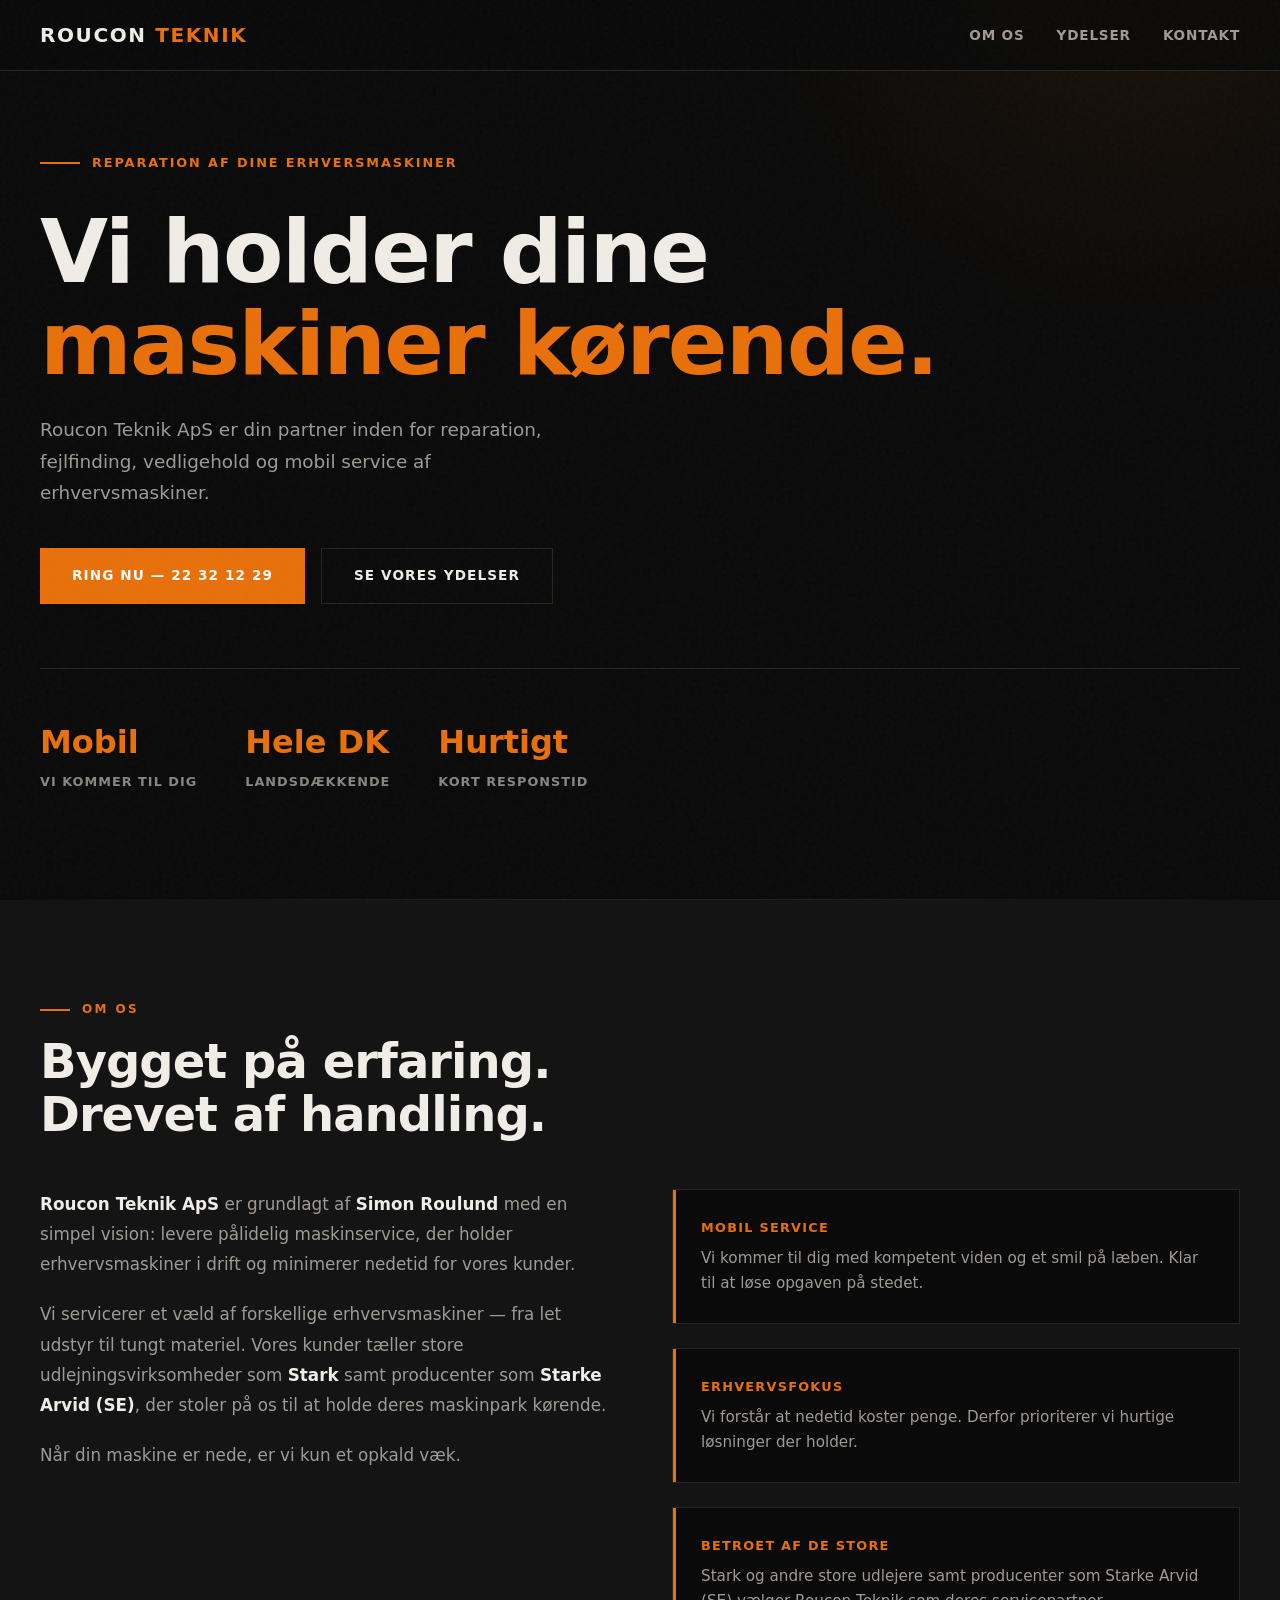
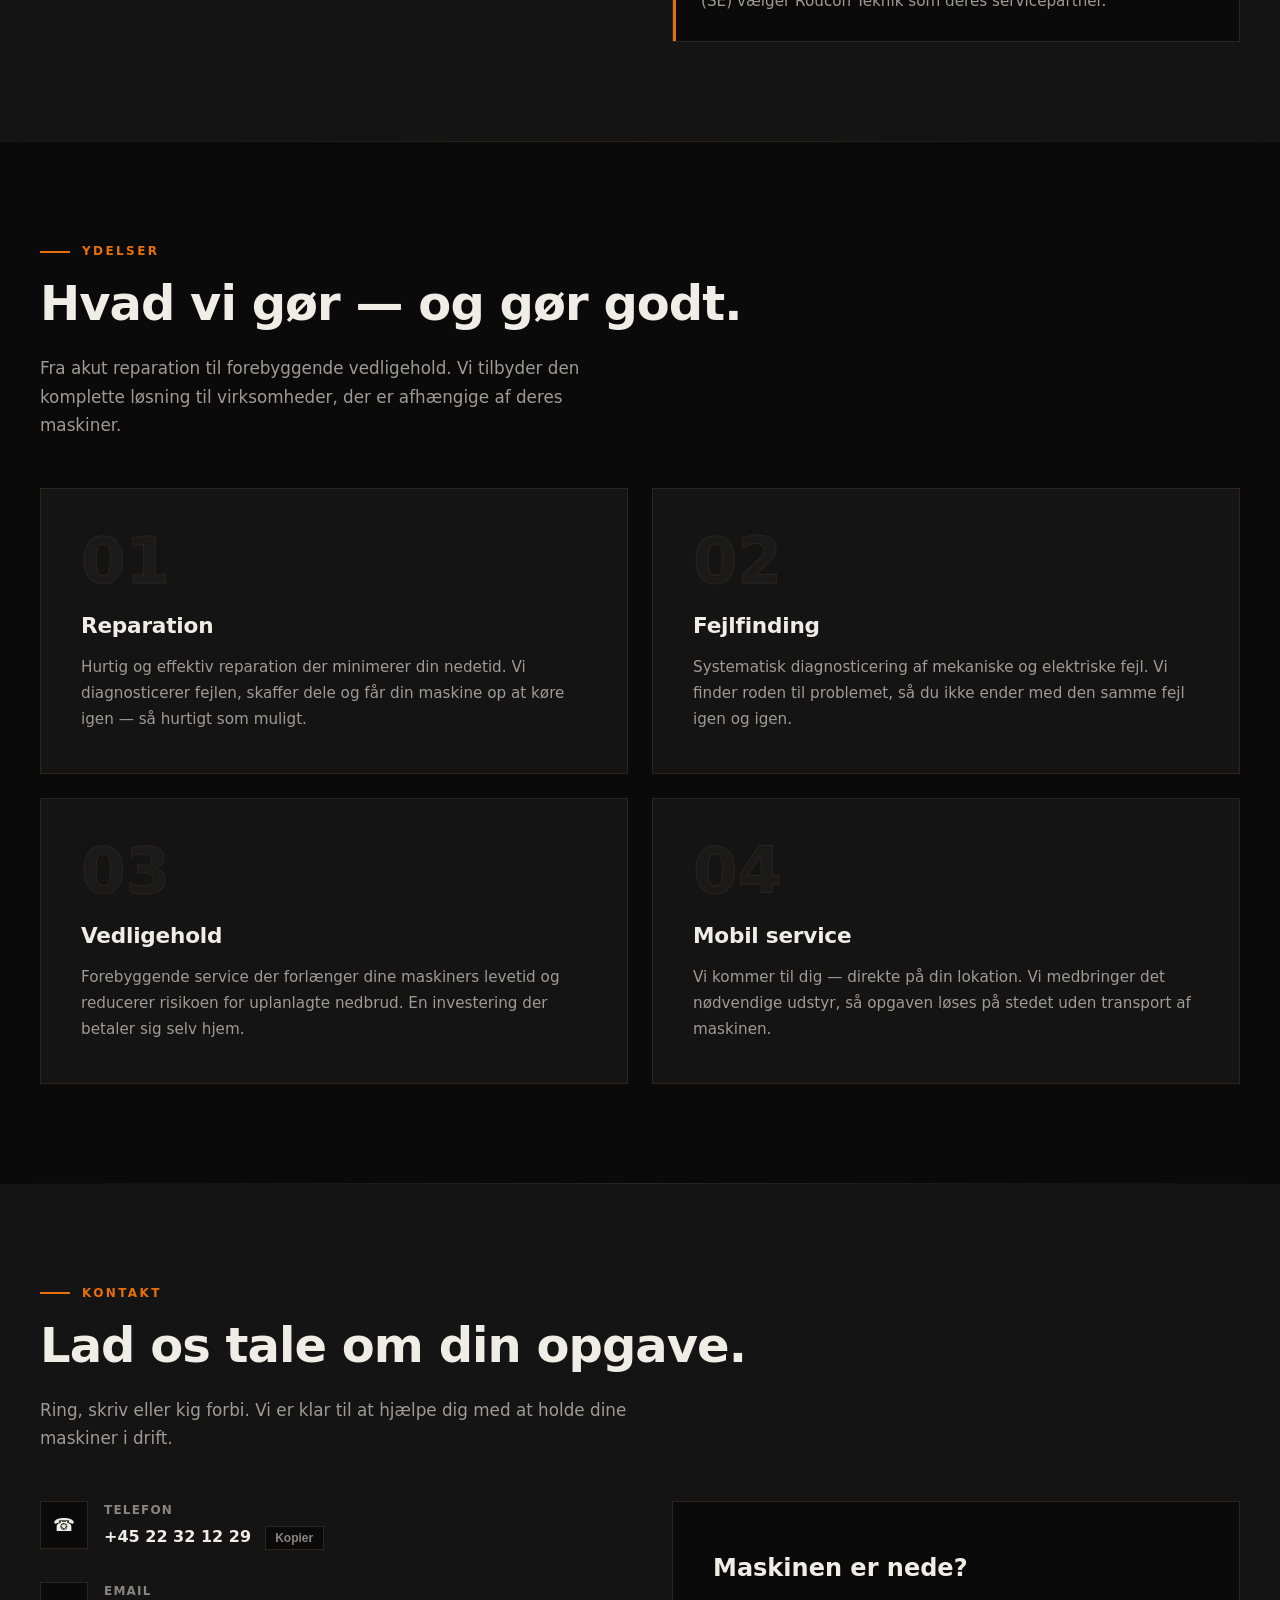
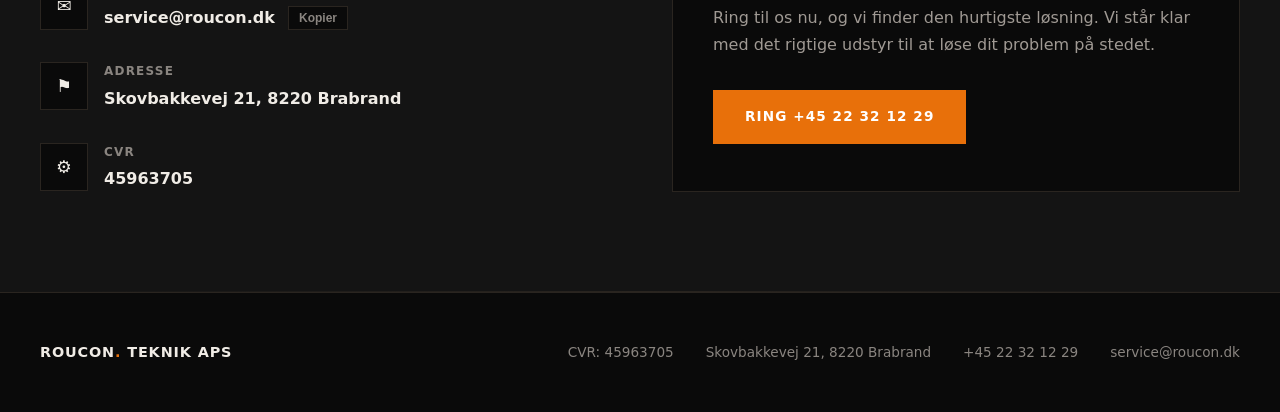
==== commit 6c534c70: "chore(landing): refinement" ====
--- a/index.html
+++ b/index.html
@@ -731,14 +731,14 @@
         <!-- HERO -->
         <section class="hero">
             <div class="hero-inner">
-                <div class="hero-tag">Maskinreparation i hele Danmark</div>
+                <div class="hero-tag">Reparation af dine erhversmaskiner</div>
                 <h1>
                     Vi holder dine
                     <span class="line-accent">maskiner kørende.</span>
                 </h1>
                 <p class="hero-desc">
                     Roucon Teknik ApS er din partner inden for reparation, fejlfinding, vedligehold
-                    og mobil service af erhvervsmaskiner. Vi kommer til dig — uanset hvor i Danmark du befinder dig.
+                    og mobil service af erhvervsmaskiner.
                 </p>
                 <div class="hero-cta-group">
                     <a href="tel:+4522321229" class="btn btn-primary">Ring nu — 22 32 12 29</a>
@@ -769,23 +769,23 @@
                 <div class="about-grid">
                     <div class="about-text">
                         <p>
-                            <strong>Roucon Teknik ApS</strong> er grundlagt af <strong>Simon Kreidler Nielsen</strong>
+                            <strong>Roucon Teknik ApS</strong> er grundlagt af <strong>Simon Roulund</strong>
                             med en simpel vision: levere pålidelig maskinservice, der holder erhvervsmaskiner i drift
                             og minimerer nedetid for vores kunder.
                         </p>
                         <p>
-                            Vi servicerer alt fra plæneklippere og cementblandere til tungt entreprenørmateriel.
-                            Vores kunder tæller store danske udlejningsvirksomheder som <strong>Stark</strong> og
-                            <strong>Bauhaus</strong>, der stoler på os til at holde deres maskinpark kørende.
+                            Vi servicerer et væld af forskellige erhvervsmaskiner — fra let udstyr til tungt materiel.
+                            Vores kunder tæller store udlejningsvirksomheder som <strong>Stark</strong> samt
+                            producenter som <strong>Starke Arvid (SE)</strong>, der stoler på os til at holde deres maskinpark kørende.
                         </p>
                         <p>
-                            Når din maskine er nede, er vi på vej.
+                            Når din maskine er nede, er vi kun et opkald væk.
                         </p>
                     </div>
                     <div class="about-highlights">
                         <div class="about-highlight">
                             <div class="about-highlight-title">Mobil service</div>
-                            <p>Vi kommer til dig med fuldt udrustet servicevogn. Ingen opgave er for langt væk.</p>
+                            <p>Vi kommer til dig med kompetent viden og et smil på læben. Klar til at løse opgaven på stedet.</p>
                         </div>
                         <div class="about-highlight">
                             <div class="about-highlight-title">Erhvervsfokus</div>
@@ -793,7 +793,7 @@
                         </div>
                         <div class="about-highlight">
                             <div class="about-highlight-title">Betroet af de store</div>
-                            <p>Stark, Bauhaus og andre store danske udlejere vælger Roucon Teknik som deres servicepartner.</p>
+                            <p>Stark og andre store udlejere samt producenter som Starke Arvid (SE) vælger Roucon Teknik som deres servicepartner.</p>
                         </div>
                     </div>
                 </div>
@@ -838,8 +838,8 @@
                         <div class="service-number">04</div>
                         <h3 class="service-title">Mobil service</h3>
                         <p class="service-desc">
-                            Vi kommer til dig — direkte på din lokation. Vores fuldt udstyrede servicevogn
-                            gør det muligt at udføre reparationer på stedet, uden transport af maskinen.
+                            Vi kommer til dig — direkte på din lokation. Vi medbringer det nødvendige udstyr,
+                            så opgaven løses på stedet uden transport af maskinen.
                         </p>
                     </div>
                 </div>
@@ -871,8 +871,8 @@
                             <div>
                                 <div class="contact-item-label">Email</div>
                                 <div class="contact-item-value">
-                                    <a href="mailto:info@roucon.dk">info@roucon.dk</a>
-                                    <button class="copy-btn" aria-label="Kopier emailadresse" onclick="copyText('info@roucon.dk', this)">Kopier</button>
+                                    <a href="mailto:service@roucon.dk">service@roucon.dk</a>
+                                    <button class="copy-btn" aria-label="Kopier emailadresse" onclick="copyText('service@roucon.dk', this)">Kopier</button>
                                 </div>
                             </div>
                         </div>
@@ -880,7 +880,7 @@
                             <div class="contact-icon" aria-hidden="true">&#9873;</div>
                             <div>
                                 <div class="contact-item-label">Adresse</div>
-                                <div class="contact-item-value">Skovbakkevej 21, 1. 17<br>8220 Brabrand</div>
+                                <div class="contact-item-value">Skovbakkevej 21, 8220 Brabrand</div>
                             </div>
                         </div>
                         <div class="contact-item">
@@ -911,9 +911,9 @@
             <div class="footer-brand">Roucon<span>.</span> Teknik ApS</div>
             <div class="footer-info">
                 <span>CVR: 45963705</span>
-                <span>Skovbakkevej 21, 1. 17, 8220 Brabrand</span>
+                <span>Skovbakkevej 21, 8220 Brabrand</span>
                 <a href="tel:+4522321229">+45 22 32 12 29</a>
-                <a href="mailto:info@roucon.dk">info@roucon.dk</a>
+                <a href="mailto:service@roucon.dk">service@roucon.dk</a>
             </div>
         </div>
     </footer>
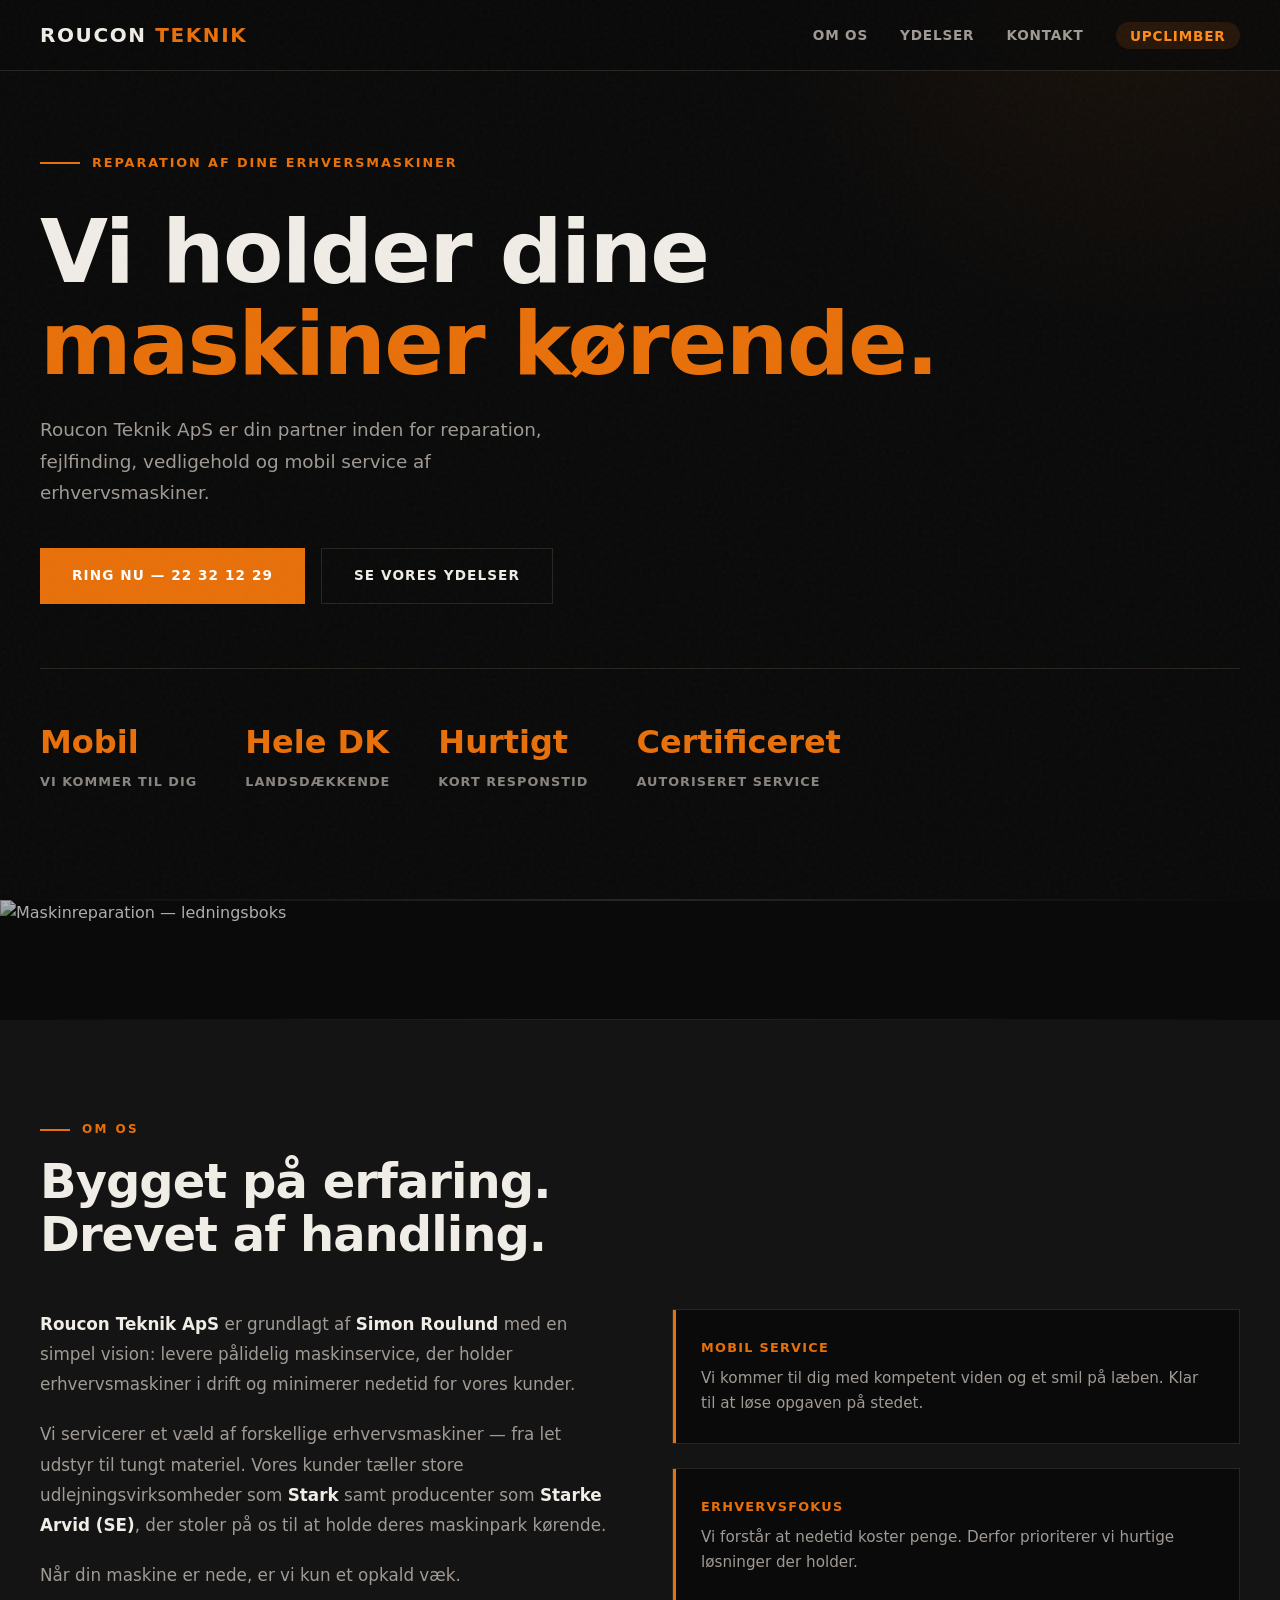
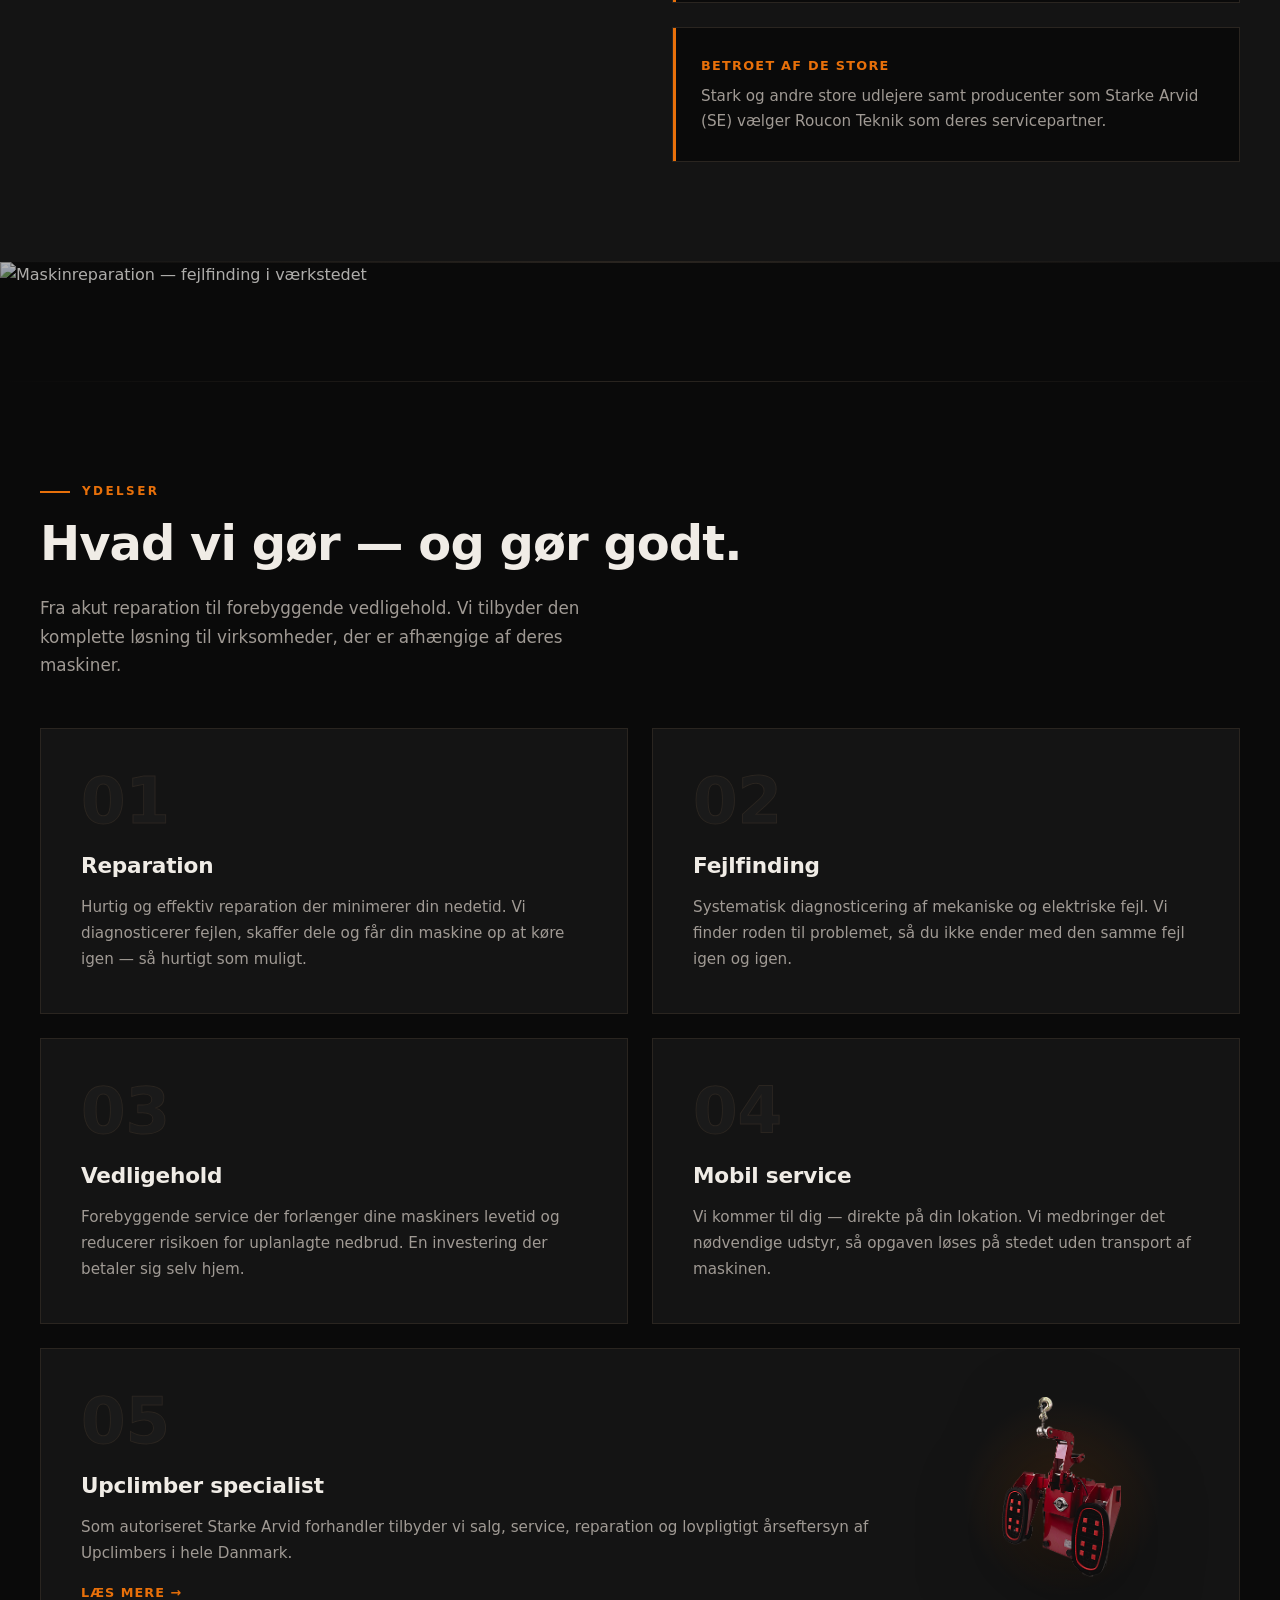
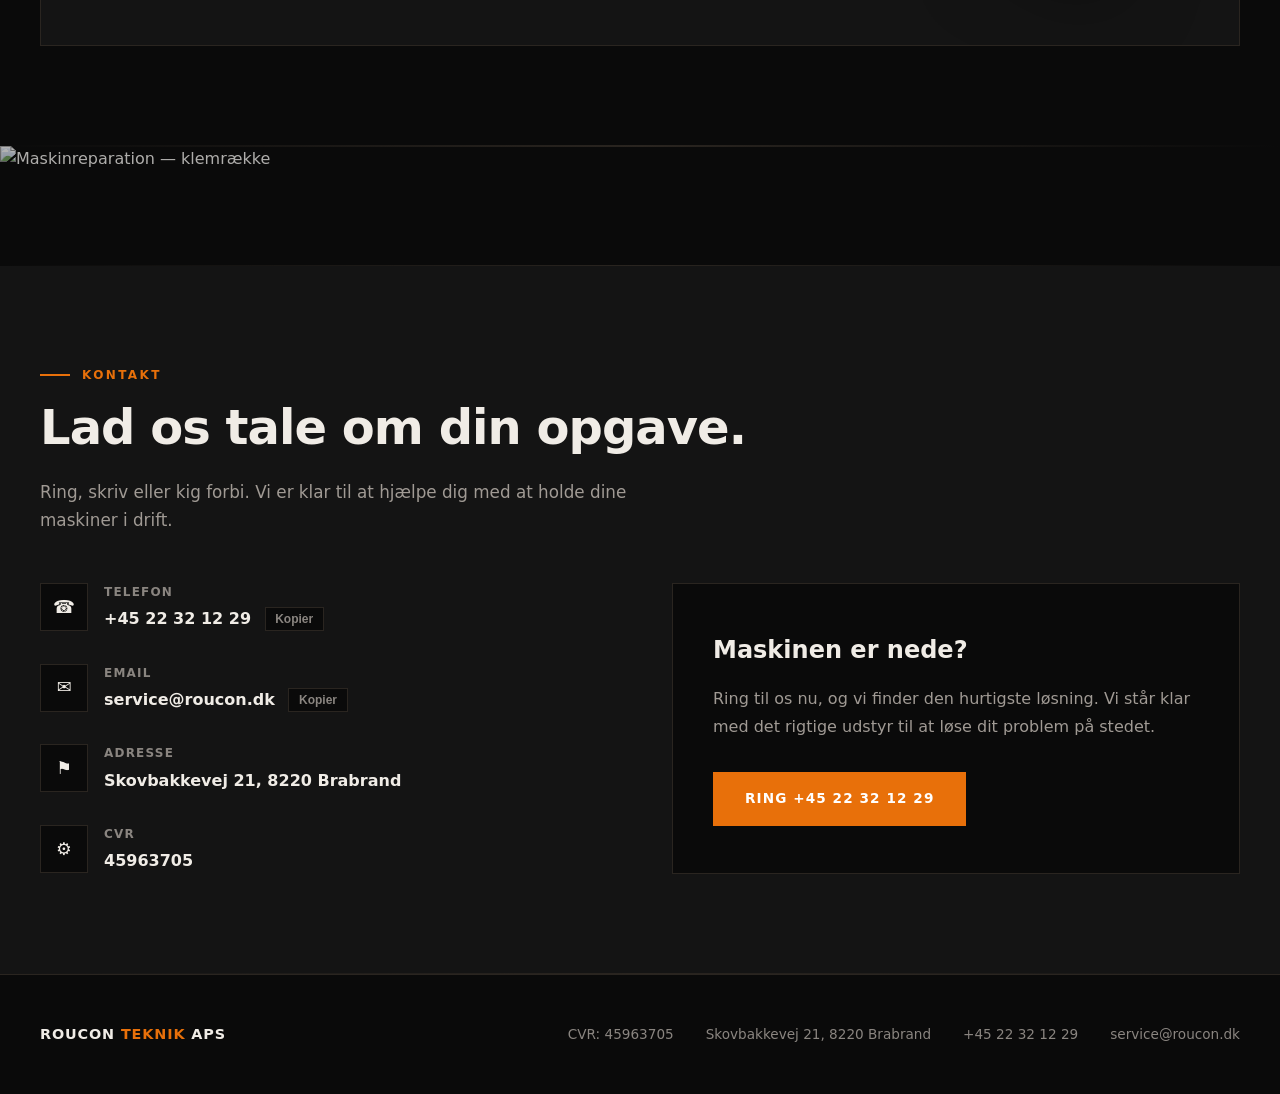
==== commit 73e881cd: "feat(various): better nav, and section image separators, new upclimber page" ====
--- a/index.html
+++ b/index.html
@@ -9,703 +9,7 @@
     <meta property="og:description" content="Professionel reparation og vedligehold af erhvervsmaskiner. Mobil service i hele Danmark.">
     <meta property="og:type" content="website">
     <link rel="icon" href="data:image/svg+xml,<svg xmlns='http://www.w3.org/2000/svg' viewBox='0 0 100 100'><text y='.9em' font-size='90'>🔧</text></svg>">
-    <style>
-        *, *::before, *::after {
-            margin: 0;
-            padding: 0;
-            box-sizing: border-box;
-        }
-
-        :root {
-            --bg-dark: #0a0a0a;
-            --bg-card: #141414;
-            --bg-elevated: #1a1a1a;
-            --accent: #e8700a;
-            --accent-bright: #ff8c1a;
-            --text-primary: #f0ece6;
-            --text-secondary: #a09a94;
-            --text-muted: #8a8580;
-            --border: #2a2520;
-            --font-body: 'Segoe UI', system-ui, -apple-system, sans-serif;
-        }
-
-        html {
-            scroll-behavior: smooth;
-        }
-
-        body {
-            font-family: var(--font-body);
-            background-color: var(--bg-dark);
-            color: var(--text-primary);
-            line-height: 1.6;
-            overflow-x: hidden;
-        }
-
-        /* === NOISE TEXTURE OVERLAY === */
-        body::before {
-            content: '';
-            position: fixed;
-            top: 0;
-            left: 0;
-            width: 100%;
-            height: 100%;
-            opacity: 0.03;
-            background-image: url("data:image/svg+xml,%3Csvg viewBox='0 0 256 256' xmlns='http://www.w3.org/2000/svg'%3E%3Cfilter id='noise'%3E%3CfeTurbulence type='fractalNoise' baseFrequency='0.9' numOctaves='4' stitchTiles='stitch'/%3E%3C/filter%3E%3Crect width='100%25' height='100%25' filter='url(%23noise)'/%3E%3C/svg%3E");
-            pointer-events: none;
-            z-index: 9999;
-        }
-
-        /* === NAVIGATION === */
-        nav {
-            position: fixed;
-            top: 0;
-            left: 0;
-            right: 0;
-            z-index: 1000;
-            background: rgba(10, 10, 10, 0.85);
-            backdrop-filter: blur(20px);
-            border-bottom: 1px solid var(--border);
-            padding: 0 2rem;
-        }
-
-        .nav-inner {
-            max-width: 1200px;
-            margin: 0 auto;
-            display: flex;
-            align-items: center;
-            justify-content: space-between;
-            height: 70px;
-        }
-
-        .nav-logo {
-            font-size: 1.25rem;
-            font-weight: 800;
-            letter-spacing: 0.08em;
-            text-transform: uppercase;
-            color: var(--text-primary);
-            text-decoration: none;
-        }
-
-        .nav-logo span {
-            color: var(--accent);
-        }
-
-        .nav-links {
-            display: flex;
-            gap: 2rem;
-            list-style: none;
-        }
-
-        .nav-links a {
-            color: var(--text-secondary);
-            text-decoration: none;
-            font-size: 0.85rem;
-            font-weight: 600;
-            letter-spacing: 0.06em;
-            text-transform: uppercase;
-            transition: color 0.3s;
-        }
-
-        .nav-links a:hover {
-            color: var(--accent-bright);
-        }
-
-        .nav-toggle {
-            display: none;
-            background: none;
-            border: none;
-            cursor: pointer;
-            padding: 0.5rem;
-        }
-
-        .nav-toggle span {
-            display: block;
-            width: 24px;
-            height: 2px;
-            background: var(--text-primary);
-            margin: 6px 0;
-            transition: 0.3s;
-            transform-origin: center;
-        }
-
-        .nav-toggle.active span:nth-child(1) {
-            transform: translateY(8px) rotate(45deg);
-        }
-
-        .nav-toggle.active span:nth-child(2) {
-            opacity: 0;
-        }
-
-        .nav-toggle.active span:nth-child(3) {
-            transform: translateY(-8px) rotate(-45deg);
-        }
-
-        /* === HERO === */
-        .hero {
-            min-height: 100vh;
-            display: flex;
-            align-items: center;
-            position: relative;
-            padding: 120px 2rem 80px;
-            overflow: hidden;
-        }
-
-        .hero::before {
-            content: '';
-            position: absolute;
-            top: -50%;
-            right: -20%;
-            width: 800px;
-            height: 800px;
-            background: radial-gradient(circle, rgba(232, 112, 10, 0.08) 0%, transparent 70%);
-            pointer-events: none;
-        }
-
-        .hero::after {
-            content: '';
-            position: absolute;
-            bottom: 0;
-            left: 0;
-            right: 0;
-            height: 1px;
-            background: linear-gradient(90deg, transparent, var(--border), transparent);
-        }
-
-        .hero-inner {
-            max-width: 1200px;
-            margin: 0 auto;
-            width: 100%;
-        }
-
-        .hero-tag {
-            display: inline-flex;
-            align-items: center;
-            gap: 0.75rem;
-            font-size: 0.8rem;
-            font-weight: 700;
-            letter-spacing: 0.15em;
-            text-transform: uppercase;
-            color: var(--accent);
-            margin-bottom: 2rem;
-        }
-
-        .hero-tag::before {
-            content: '';
-            display: block;
-            width: 40px;
-            height: 2px;
-            background: var(--accent);
-        }
-
-        .hero h1 {
-            font-size: clamp(2.8rem, 7vw, 5.5rem);
-            font-weight: 900;
-            line-height: 1.05;
-            letter-spacing: -0.02em;
-            margin-bottom: 1.5rem;
-            max-width: 900px;
-        }
-
-        .hero h1 .line-accent {
-            color: var(--accent);
-            display: block;
-        }
-
-        .hero-desc {
-            font-size: 1.15rem;
-            color: var(--text-secondary);
-            max-width: 560px;
-            margin-bottom: 2.5rem;
-            line-height: 1.7;
-        }
-
-        .hero-cta-group {
-            display: flex;
-            gap: 1rem;
-            flex-wrap: wrap;
-        }
-
-        .btn {
-            display: inline-flex;
-            align-items: center;
-            gap: 0.5rem;
-            padding: 1rem 2rem;
-            font-size: 0.85rem;
-            font-weight: 700;
-            letter-spacing: 0.08em;
-            text-transform: uppercase;
-            text-decoration: none;
-            border: none;
-            cursor: pointer;
-            transition: all 0.3s;
-        }
-
-        .btn-primary {
-            background: var(--accent);
-            color: #fff;
-        }
-
-        .btn-primary:hover {
-            background: var(--accent-bright);
-            transform: translateY(-2px);
-            box-shadow: 0 8px 30px rgba(232, 112, 10, 0.3);
-        }
-
-        .btn-outline {
-            background: transparent;
-            color: var(--text-primary);
-            border: 1px solid var(--border);
-        }
-
-        .btn-outline:hover {
-            border-color: var(--accent);
-            color: var(--accent-bright);
-        }
-
-        .hero-stats {
-            display: flex;
-            gap: 3rem;
-            margin-top: 4rem;
-            padding-top: 3rem;
-            border-top: 1px solid var(--border);
-        }
-
-        .hero-stat-number {
-            font-size: 2rem;
-            font-weight: 900;
-            color: var(--accent);
-            display: block;
-        }
-
-        .hero-stat-label {
-            font-size: 0.8rem;
-            color: var(--text-muted);
-            text-transform: uppercase;
-            letter-spacing: 0.08em;
-            font-weight: 600;
-        }
-
-        /* === SECTION SHARED === */
-        section {
-            padding: 100px 2rem;
-            position: relative;
-        }
-
-        section::after {
-            content: '';
-            position: absolute;
-            bottom: 0;
-            left: 0;
-            right: 0;
-            height: 1px;
-            background: linear-gradient(90deg, transparent, var(--border), transparent);
-        }
-
-        .section-inner {
-            max-width: 1200px;
-            margin: 0 auto;
-        }
-
-        .section-label {
-            font-size: 0.75rem;
-            font-weight: 700;
-            letter-spacing: 0.2em;
-            text-transform: uppercase;
-            color: var(--accent);
-            margin-bottom: 1rem;
-            display: flex;
-            align-items: center;
-            gap: 0.75rem;
-        }
-
-        .section-label::before {
-            content: '';
-            width: 30px;
-            height: 2px;
-            background: var(--accent);
-        }
-
-        .section-title {
-            font-size: clamp(2rem, 4vw, 3rem);
-            font-weight: 900;
-            line-height: 1.1;
-            margin-bottom: 1.5rem;
-            letter-spacing: -0.02em;
-        }
-
-        .section-desc {
-            color: var(--text-secondary);
-            max-width: 600px;
-            font-size: 1.05rem;
-            line-height: 1.7;
-        }
-
-        /* === OM OS === */
-        .about {
-            background: var(--bg-card);
-        }
-
-        .about-grid {
-            display: grid;
-            grid-template-columns: 1fr 1fr;
-            gap: 4rem;
-            margin-top: 3rem;
-            align-items: start;
-        }
-
-        .about-text p {
-            color: var(--text-secondary);
-            margin-bottom: 1.25rem;
-            line-height: 1.8;
-            font-size: 1.05rem;
-        }
-
-        .about-text strong {
-            color: var(--text-primary);
-        }
-
-        .about-highlights {
-            display: flex;
-            flex-direction: column;
-            gap: 1.5rem;
-        }
-
-        .about-highlight {
-            background: var(--bg-dark);
-            border: 1px solid var(--border);
-            padding: 1.75rem;
-            position: relative;
-            overflow: hidden;
-        }
-
-        .about-highlight::before {
-            content: '';
-            position: absolute;
-            left: 0;
-            top: 0;
-            bottom: 0;
-            width: 3px;
-            background: var(--accent);
-        }
-
-        .about-highlight-title {
-            font-size: 0.8rem;
-            font-weight: 700;
-            text-transform: uppercase;
-            letter-spacing: 0.1em;
-            color: var(--accent);
-            margin-bottom: 0.5rem;
-        }
-
-        .about-highlight p {
-            color: var(--text-secondary);
-            font-size: 0.95rem;
-            line-height: 1.6;
-        }
-
-        /* === YDELSER === */
-        .services-grid {
-            display: grid;
-            grid-template-columns: repeat(2, 1fr);
-            gap: 1.5rem;
-            margin-top: 3rem;
-        }
-
-        .service-card {
-            background: var(--bg-card);
-            border: 1px solid var(--border);
-            padding: 2.5rem;
-            position: relative;
-            overflow: hidden;
-            transition: all 0.4s;
-        }
-
-        .service-card:hover {
-            border-color: var(--accent);
-            transform: translateY(-4px);
-            box-shadow: 0 20px 60px rgba(0, 0, 0, 0.4);
-        }
-
-        .service-card::after {
-            content: '';
-            position: absolute;
-            top: 0;
-            left: 0;
-            right: 0;
-            height: 3px;
-            background: linear-gradient(90deg, var(--accent), transparent);
-            opacity: 0;
-            transition: opacity 0.4s;
-        }
-
-        .service-card:hover::after {
-            opacity: 1;
-        }
-
-        .service-number {
-            font-size: 4rem;
-            font-weight: 900;
-            color: var(--bg-elevated);
-            line-height: 1;
-            margin-bottom: 1rem;
-            -webkit-text-stroke: 1px var(--border);
-        }
-
-        .service-card:hover .service-number {
-            -webkit-text-stroke: 1px var(--accent);
-            color: rgba(232, 112, 10, 0.05);
-        }
-
-        .service-title {
-            font-size: 1.35rem;
-            font-weight: 800;
-            margin-bottom: 0.75rem;
-            letter-spacing: -0.01em;
-        }
-
-        .service-desc {
-            color: var(--text-secondary);
-            line-height: 1.7;
-            font-size: 0.95rem;
-        }
-
-        /* === KONTAKT === */
-        .contact {
-            background: var(--bg-card);
-        }
-
-        .contact-grid {
-            display: grid;
-            grid-template-columns: 1fr 1fr;
-            gap: 4rem;
-            margin-top: 3rem;
-        }
-
-        .contact-info {
-            display: flex;
-            flex-direction: column;
-            gap: 2rem;
-        }
-
-        .contact-item {
-            display: flex;
-            align-items: flex-start;
-            gap: 1rem;
-        }
-
-        .contact-icon {
-            width: 48px;
-            height: 48px;
-            background: var(--bg-dark);
-            border: 1px solid var(--border);
-            display: flex;
-            align-items: center;
-            justify-content: center;
-            flex-shrink: 0;
-            font-size: 1.1rem;
-        }
-
-        .contact-item-label {
-            font-size: 0.75rem;
-            font-weight: 700;
-            text-transform: uppercase;
-            letter-spacing: 0.1em;
-            color: var(--text-muted);
-            margin-bottom: 0.25rem;
-        }
-
-        .contact-item-value {
-            color: var(--text-primary);
-            font-size: 1rem;
-            font-weight: 600;
-        }
-
-        .contact-item-value a {
-            color: var(--text-primary);
-            text-decoration: none;
-            transition: color 0.3s;
-        }
-
-        .contact-item-value a:hover {
-            color: var(--accent-bright);
-        }
-
-        .copy-btn {
-            display: inline-flex;
-            align-items: center;
-            justify-content: center;
-            padding: 0.25rem 0.6rem;
-            background: var(--bg-dark);
-            border: 1px solid var(--border);
-            color: var(--text-muted);
-            cursor: pointer;
-            font-size: 0.75rem;
-            font-weight: 600;
-            margin-left: 0.5rem;
-            vertical-align: middle;
-            transition: all 0.3s;
-        }
-
-        .copy-btn:hover {
-            border-color: var(--accent);
-            color: var(--accent);
-        }
-
-        .copy-btn.copied {
-            border-color: #4caf50;
-            color: #4caf50;
-        }
-
-        .contact-cta {
-            background: var(--bg-dark);
-            border: 1px solid var(--border);
-            padding: 2.5rem;
-            display: flex;
-            flex-direction: column;
-            justify-content: center;
-        }
-
-        .contact-cta h3 {
-            font-size: 1.5rem;
-            font-weight: 800;
-            margin-bottom: 1rem;
-        }
-
-        .contact-cta p {
-            color: var(--text-secondary);
-            line-height: 1.7;
-            margin-bottom: 2rem;
-        }
-
-        .contact-cta .btn {
-            align-self: flex-start;
-        }
-
-        /* === FOOTER === */
-        footer {
-            padding: 3rem 2rem;
-            border-top: 1px solid var(--border);
-            background: var(--bg-dark);
-        }
-
-        .footer-inner {
-            max-width: 1200px;
-            margin: 0 auto;
-            display: flex;
-            align-items: center;
-            justify-content: space-between;
-            flex-wrap: wrap;
-            gap: 1rem;
-        }
-
-        .footer-brand {
-            font-size: 0.9rem;
-            font-weight: 700;
-            letter-spacing: 0.06em;
-            text-transform: uppercase;
-        }
-
-        .footer-brand span {
-            color: var(--accent);
-        }
-
-        .footer-info {
-            color: var(--text-muted);
-            font-size: 0.85rem;
-            display: flex;
-            gap: 2rem;
-            flex-wrap: wrap;
-        }
-
-        .footer-info a {
-            color: var(--text-muted);
-            text-decoration: none;
-            transition: color 0.3s;
-        }
-
-        .footer-info a:hover {
-            color: var(--accent);
-        }
-
-        /* === RESPONSIVE === */
-        @media (max-width: 900px) {
-            .about-grid,
-            .contact-grid {
-                grid-template-columns: 1fr;
-                gap: 2.5rem;
-            }
-
-            .services-grid {
-                grid-template-columns: 1fr;
-            }
-
-            .hero-stats {
-                gap: 2rem;
-            }
-        }
-
-        @media (max-width: 700px) {
-            .nav-links {
-                display: none;
-                position: absolute;
-                top: 70px;
-                left: 0;
-                right: 0;
-                background: rgba(10, 10, 10, 0.97);
-                flex-direction: column;
-                padding: 1.5rem 2rem;
-                gap: 1rem;
-                border-bottom: 1px solid var(--border);
-            }
-
-            .nav-links.active {
-                display: flex;
-            }
-
-            .nav-toggle {
-                display: block;
-            }
-
-            .hero {
-                padding: 120px 1.5rem 60px;
-            }
-
-            .hero h1 {
-                font-size: 2.2rem;
-            }
-
-            .hero-stats {
-                flex-direction: column;
-                gap: 1.5rem;
-            }
-
-            section {
-                padding: 70px 1.5rem;
-            }
-
-            .service-card {
-                padding: 1.75rem;
-            }
-
-            .service-number {
-                font-size: 3rem;
-            }
-
-            .contact-cta {
-                padding: 1.75rem;
-            }
-
-            .footer-inner {
-                flex-direction: column;
-                text-align: center;
-            }
-
-            .footer-info {
-                flex-direction: column;
-                gap: 0.5rem;
-            }
-        }
-    </style>
+    <link rel="stylesheet" href="styles.css">
 </head>
 <body>
 
@@ -716,7 +20,8 @@
             <ul class="nav-links" id="navLinks">
                 <li><a href="#om-os">Om os</a></li>
                 <li><a href="#ydelser">Ydelser</a></li>
-                <li><a href="#kontakt">Kontakt</a></li>
+                <li><a href="#contact">Kontakt</a></li>
+                <li><a href="upclimber.html" class="nav-pill">Upclimber</a></li>
             </ul>
             <button class="nav-toggle" id="navToggle" aria-label="Menu">
                 <span></span>
@@ -757,9 +62,18 @@
                         <span class="hero-stat-number">Hurtigt</span>
                         <span class="hero-stat-label">Kort responstid</span>
                     </div>
-                </div>
-            </div>
-        </section>
+                    <div>
+                        <span class="hero-stat-number">Certificeret</span>
+                        <span class="hero-stat-label">Autoriseret service</span>
+                    </div>
+                </div>
+            </div>
+        </section>
+
+        <!-- PHOTO BAR -->
+        <div class="hero-bar">
+            <img src="img/IMG20251007132859.jpg" alt="Maskinreparation — ledningsboks">
+        </div>
 
         <!-- OM OS -->
         <section class="about" id="om-os">
@@ -799,6 +113,11 @@
                 </div>
             </div>
         </section>
+
+        <!-- PHOTO BAR -->
+        <div class="hero-bar">
+            <img src="img/IMG20251112121927.jpg" alt="Maskinreparation — fejlfinding i værkstedet">
+        </div>
 
         <!-- YDELSER -->
         <section id="ydelser">
@@ -842,12 +161,31 @@
                             så opgaven løses på stedet uden transport af maskinen.
                         </p>
                     </div>
-                </div>
-            </div>
-        </section>
+                    <div class="service-card service-card-upclimber">
+                        <div class="service-card-upclimber-text">
+                            <div class="service-number">05</div>
+                            <h3 class="service-title">Upclimber specialist</h3>
+                            <p class="service-desc">
+                                Som autoriseret Starke Arvid forhandler tilbyder vi salg, service, reparation
+                                og lovpligtigt årseftersyn af Upclimbers i hele Danmark.
+                            </p>
+                            <a href="upclimber.html" class="service-link">Læs mere &rarr;</a>
+                        </div>
+                        <div class="service-card-upclimber-img">
+                            <img src="img/upclimber.png" alt="Upclimber maskine" loading="lazy">
+                        </div>
+                    </div>
+                </div>
+            </div>
+        </section>
+
+        <!-- PHOTO BAR -->
+        <div class="hero-bar">
+            <img src="img/IMG20251215101722.jpg" alt="Maskinreparation — klemrække">
+        </div>
 
         <!-- KONTAKT -->
-        <section class="contact" id="kontakt">
+        <section class="contact" id="contact">
             <div class="section-inner">
                 <div class="section-label">Kontakt</div>
                 <h2 class="section-title">Lad os tale om din opgave.</h2>
@@ -908,7 +246,7 @@
     <!-- FOOTER -->
     <footer>
         <div class="footer-inner">
-            <div class="footer-brand">Roucon<span>.</span> Teknik ApS</div>
+            <div class="footer-brand">Roucon<span> Teknik</span> ApS</div>
             <div class="footer-info">
                 <span>CVR: 45963705</span>
                 <span>Skovbakkevej 21, 8220 Brabrand</span>
@@ -918,22 +256,8 @@
         </div>
     </footer>
 
+    <script src="nav.js"></script>
     <script>
-        // Mobile nav toggle
-        document.getElementById('navToggle').addEventListener('click', function () {
-            document.getElementById('navLinks').classList.toggle('active');
-            this.classList.toggle('active');
-        });
-
-        // Close mobile nav on link click
-        document.querySelectorAll('#navLinks a').forEach(function (link) {
-            link.addEventListener('click', function () {
-                document.getElementById('navLinks').classList.remove('active');
-                document.getElementById('navToggle').classList.remove('active');
-            });
-        });
-
-        // Copy to clipboard
         function copyText(text, btn) {
             navigator.clipboard.writeText(text).then(function () {
                 btn.classList.add('copied');
--- a/styles.css
+++ b/styles.css
@@ -0,0 +1,1330 @@
+*, *::before, *::after {
+    margin: 0;
+    padding: 0;
+    box-sizing: border-box;
+}
+
+:focus:not(:focus-visible) {
+    outline: none;
+}
+
+:root {
+    --bg-dark: #0a0a0a;
+    --bg-card: #141414;
+    --bg-elevated: #1a1a1a;
+    --accent: #e8700a;
+    --accent-bright: #ff8c1a;
+    --text-primary: #f0ece6;
+    --text-secondary: #a09a94;
+    --text-muted: #8a8580;
+    --border: #2a2520;
+    --font-body: 'Segoe UI', system-ui, -apple-system, sans-serif;
+}
+
+html {
+    scroll-behavior: smooth;
+}
+
+body {
+    font-family: var(--font-body);
+    background-color: var(--bg-dark);
+    color: var(--text-primary);
+    line-height: 1.6;
+    overflow-x: hidden;
+    caret-color: transparent;
+}
+
+/* === NOISE TEXTURE OVERLAY === */
+body::before {
+    content: '';
+    position: fixed;
+    top: 0;
+    left: 0;
+    width: 100%;
+    height: 100%;
+    opacity: 0.03;
+    background-image: url("data:image/svg+xml,%3Csvg viewBox='0 0 256 256' xmlns='http://www.w3.org/2000/svg'%3E%3Cfilter id='noise'%3E%3CfeTurbulence type='fractalNoise' baseFrequency='0.9' numOctaves='4' stitchTiles='stitch'/%3E%3C/filter%3E%3Crect width='100%25' height='100%25' filter='url(%23noise)'/%3E%3C/svg%3E");
+    pointer-events: none;
+    z-index: 9999;
+}
+
+/* === NAVIGATION === */
+nav {
+    position: fixed;
+    top: 0;
+    left: 0;
+    right: 0;
+    z-index: 1000;
+    background: rgba(10, 10, 10, 0.85);
+    backdrop-filter: blur(20px);
+    border-bottom: 1px solid var(--border);
+    padding: 0 2rem;
+}
+
+.nav-inner {
+    max-width: 1200px;
+    margin: 0 auto;
+    display: flex;
+    align-items: center;
+    justify-content: space-between;
+    height: 70px;
+}
+
+.nav-logo {
+    font-size: 1.25rem;
+    font-weight: 800;
+    letter-spacing: 0.08em;
+    text-transform: uppercase;
+    color: var(--text-primary);
+    text-decoration: none;
+}
+
+.nav-logo span {
+    color: var(--accent);
+}
+
+.nav-links {
+    display: flex;
+    gap: 2rem;
+    list-style: none;
+}
+
+.nav-links a {
+    color: var(--text-secondary);
+    text-decoration: none;
+    font-size: 0.85rem;
+    font-weight: 600;
+    letter-spacing: 0.06em;
+    text-transform: uppercase;
+    transition: color 0.3s;
+}
+
+.nav-links a:hover,
+.nav-links a.active {
+    color: var(--accent-bright);
+}
+
+.nav-pill {
+    background: rgba(232, 112, 10, 0.12);
+    color: var(--accent-bright) !important;
+    padding: 0.35rem 0.9rem;
+    border-radius: 100px;
+    transition: background 0.3s, color 0.3s;
+}
+
+.nav-pill:hover {
+    background: rgba(232, 112, 10, 0.25);
+}
+
+.nav-toggle {
+    display: none;
+    background: none;
+    border: none;
+    cursor: pointer;
+    padding: 0.5rem;
+}
+
+.nav-toggle span {
+    display: block;
+    width: 24px;
+    height: 2px;
+    background: var(--text-primary);
+    margin: 6px 0;
+    transition: 0.3s;
+    transform-origin: center;
+}
+
+.nav-toggle.active span:nth-child(1) {
+    transform: translateY(8px) rotate(45deg);
+}
+
+.nav-toggle.active span:nth-child(2) {
+    opacity: 0;
+}
+
+.nav-toggle.active span:nth-child(3) {
+    transform: translateY(-8px) rotate(-45deg);
+}
+
+/* === HERO === */
+.hero {
+    min-height: 100vh;
+    display: flex;
+    align-items: center;
+    position: relative;
+    padding: 120px 2rem 80px;
+    overflow: hidden;
+}
+
+.hero::before {
+    content: '';
+    position: absolute;
+    top: -50%;
+    right: -20%;
+    width: 800px;
+    height: 800px;
+    background: radial-gradient(circle, rgba(232, 112, 10, 0.08) 0%, transparent 70%);
+    pointer-events: none;
+}
+
+.hero::after {
+    content: '';
+    position: absolute;
+    bottom: 0;
+    left: 0;
+    right: 0;
+    height: 1px;
+    background: linear-gradient(90deg, transparent, var(--border), transparent);
+}
+
+.hero-inner {
+    max-width: 1200px;
+    margin: 0 auto;
+    width: 100%;
+}
+
+/* === HERO BAR (full-bleed divider) === */
+.hero-bar {
+    height: 120px;
+    overflow: hidden;
+    position: relative;
+}
+
+.hero-bar::before,
+.hero-bar::after {
+    content: '';
+    position: absolute;
+    left: 0;
+    right: 0;
+    height: 1px;
+    background: linear-gradient(90deg, transparent, var(--border), transparent);
+    z-index: 1;
+}
+
+.hero-bar::before { top: 0; }
+.hero-bar::after { bottom: 0; }
+
+.hero-bar img {
+    width: 100%;
+    height: 100%;
+    object-fit: cover;
+    object-position: center 50%;
+    display: block;
+    filter: saturate(0.5) contrast(1.1) brightness(0.7);
+}
+
+.hero-tag {
+    display: inline-flex;
+    align-items: center;
+    gap: 0.75rem;
+    font-size: 0.8rem;
+    font-weight: 700;
+    letter-spacing: 0.15em;
+    text-transform: uppercase;
+    color: var(--accent);
+    margin-bottom: 2rem;
+}
+
+.hero-tag::before {
+    content: '';
+    display: block;
+    width: 40px;
+    height: 2px;
+    background: var(--accent);
+}
+
+.hero h1 {
+    font-size: clamp(2.8rem, 7vw, 5.5rem);
+    font-weight: 900;
+    line-height: 1.05;
+    letter-spacing: -0.02em;
+    margin-bottom: 1.5rem;
+    max-width: 900px;
+}
+
+.hero h1 .line-accent {
+    color: var(--accent);
+    display: block;
+}
+
+.hero-desc {
+    font-size: 1.15rem;
+    color: var(--text-secondary);
+    max-width: 560px;
+    margin-bottom: 2.5rem;
+    line-height: 1.7;
+}
+
+.hero-cta-group {
+    display: flex;
+    gap: 1rem;
+    flex-wrap: wrap;
+}
+
+/* === BUTTONS === */
+.btn {
+    display: inline-flex;
+    align-items: center;
+    gap: 0.5rem;
+    padding: 1rem 2rem;
+    font-size: 0.85rem;
+    font-weight: 700;
+    letter-spacing: 0.08em;
+    text-transform: uppercase;
+    text-decoration: none;
+    border: none;
+    cursor: pointer;
+    transition: all 0.3s;
+}
+
+.btn-primary {
+    background: var(--accent);
+    color: #fff;
+}
+
+.btn-primary:hover {
+    background: var(--accent-bright);
+    transform: translateY(-2px);
+    box-shadow: 0 8px 30px rgba(232, 112, 10, 0.3);
+}
+
+.btn-outline {
+    background: transparent;
+    color: var(--text-primary);
+    border: 1px solid var(--border);
+}
+
+.btn-outline:hover {
+    border-color: var(--accent);
+    color: var(--accent-bright);
+}
+
+/* === HERO STATS (index) === */
+.hero-stats {
+    display: flex;
+    gap: 3rem;
+    margin-top: 4rem;
+    padding-top: 3rem;
+    border-top: 1px solid var(--border);
+}
+
+.hero-stat-number {
+    font-size: 2rem;
+    font-weight: 900;
+    color: var(--accent);
+    display: block;
+}
+
+.hero-stat-label {
+    font-size: 0.8rem;
+    color: var(--text-muted);
+    text-transform: uppercase;
+    letter-spacing: 0.08em;
+    font-weight: 600;
+}
+
+/* === PARTNER BADGE (upclimber) === */
+.partner-badge {
+    margin-top: 3rem;
+    padding-top: 2rem;
+    border-top: 1px solid var(--border);
+}
+
+.partner-badge-label {
+    font-size: 0.7rem;
+    font-weight: 700;
+    letter-spacing: 0.15em;
+    text-transform: uppercase;
+    color: var(--text-muted);
+    margin-bottom: 0.75rem;
+}
+
+.partner-badge img {
+    width: 120px;
+    height: auto;
+    mix-blend-mode: multiply;
+    opacity: 0.85;
+    filter: brightness(1.8) contrast(0.9);
+}
+
+/* === SECTION SHARED === */
+section {
+    padding: 100px 2rem;
+    position: relative;
+}
+
+section::after {
+    content: '';
+    position: absolute;
+    bottom: 0;
+    left: 0;
+    right: 0;
+    height: 1px;
+    background: linear-gradient(90deg, transparent, var(--border), transparent);
+}
+
+.section-inner {
+    max-width: 1200px;
+    margin: 0 auto;
+}
+
+.section-label {
+    font-size: 0.75rem;
+    font-weight: 700;
+    letter-spacing: 0.2em;
+    text-transform: uppercase;
+    color: var(--accent);
+    margin-bottom: 1rem;
+    display: flex;
+    align-items: center;
+    gap: 0.75rem;
+}
+
+.section-label::before {
+    content: '';
+    width: 30px;
+    height: 2px;
+    background: var(--accent);
+}
+
+.section-title {
+    font-size: clamp(2rem, 4vw, 3rem);
+    font-weight: 900;
+    line-height: 1.1;
+    margin-bottom: 1.5rem;
+    letter-spacing: -0.02em;
+}
+
+.section-desc {
+    color: var(--text-secondary);
+    max-width: 600px;
+    font-size: 1.05rem;
+    line-height: 1.7;
+}
+
+.section-cta {
+    margin-top: 2.5rem;
+}
+
+/* === ALT BACKGROUND === */
+.alt-bg {
+    background: var(--bg-card);
+}
+
+/* === OM OS (index) === */
+.about {
+    background: var(--bg-card);
+}
+
+.about-grid {
+    display: grid;
+    grid-template-columns: 1fr 1fr;
+    gap: 4rem;
+    margin-top: 3rem;
+    align-items: start;
+}
+
+.about-text p {
+    color: var(--text-secondary);
+    margin-bottom: 1.25rem;
+    line-height: 1.8;
+    font-size: 1.05rem;
+}
+
+.about-text strong {
+    color: var(--text-primary);
+}
+
+.about-highlights {
+    display: flex;
+    flex-direction: column;
+    gap: 1.5rem;
+}
+
+.about-highlight {
+    background: var(--bg-dark);
+    border: 1px solid var(--border);
+    padding: 1.75rem;
+    position: relative;
+    overflow: hidden;
+}
+
+.about-highlight::before {
+    content: '';
+    position: absolute;
+    left: 0;
+    top: 0;
+    bottom: 0;
+    width: 3px;
+    background: var(--accent);
+}
+
+.about-highlight-title {
+    font-size: 0.8rem;
+    font-weight: 700;
+    text-transform: uppercase;
+    letter-spacing: 0.1em;
+    color: var(--accent);
+    margin-bottom: 0.5rem;
+}
+
+.about-highlight p {
+    color: var(--text-secondary);
+    font-size: 0.95rem;
+    line-height: 1.6;
+}
+
+/* === YDELSER (index) === */
+.services-grid {
+    display: grid;
+    grid-template-columns: repeat(2, 1fr);
+    gap: 1.5rem;
+    margin-top: 3rem;
+}
+
+.service-card {
+    background: var(--bg-card);
+    border: 1px solid var(--border);
+    padding: 2.5rem;
+    position: relative;
+    overflow: hidden;
+    transition: all 0.4s;
+}
+
+.service-card:hover {
+    border-color: var(--accent);
+    transform: translateY(-4px);
+    box-shadow: 0 20px 60px rgba(0, 0, 0, 0.4);
+}
+
+.service-card::after {
+    content: '';
+    position: absolute;
+    top: 0;
+    left: 0;
+    right: 0;
+    height: 3px;
+    background: linear-gradient(90deg, var(--accent), transparent);
+    opacity: 0;
+    transition: opacity 0.4s;
+}
+
+.service-card:hover::after {
+    opacity: 1;
+}
+
+.service-number {
+    font-size: 4rem;
+    font-weight: 900;
+    color: var(--bg-elevated);
+    line-height: 1;
+    margin-bottom: 1rem;
+    -webkit-text-stroke: 1px var(--border);
+}
+
+.service-card:hover .service-number {
+    -webkit-text-stroke: 1px var(--accent);
+    color: rgba(232, 112, 10, 0.05);
+}
+
+.service-title {
+    font-size: 1.35rem;
+    font-weight: 800;
+    margin-bottom: 0.75rem;
+    letter-spacing: -0.01em;
+}
+
+.service-desc {
+    color: var(--text-secondary);
+    line-height: 1.7;
+    font-size: 0.95rem;
+}
+
+.service-card-upclimber {
+    grid-column: 1 / -1;
+    display: flex;
+    align-items: center;
+    gap: 2.5rem;
+}
+
+.service-card-upclimber-text {
+    flex: 1;
+}
+
+.service-card-upclimber-img {
+    flex-shrink: 0;
+    width: 275px;
+    position: relative;
+    display: flex;
+    align-items: center;
+    justify-content: center;
+    align-self: stretch;
+}
+
+.service-card-upclimber-img::before {
+    content: '';
+    position: absolute;
+    width: 200px;
+    height: 200px;
+    border-radius: 50%;
+    background: radial-gradient(circle, rgba(232, 112, 10, 0.15) 0%, transparent 70%);
+    top: 50%;
+    left: 50%;
+    transform: translate(-50%, -50%);
+    pointer-events: none;
+}
+
+.service-card-upclimber-img img {
+    max-width: 100%;
+    max-height: 180px;
+    object-fit: contain;
+    filter: drop-shadow(0 20px 40px rgba(0, 0, 0, 0.5));
+    transform: translateY(-10px);
+    transition: transform 0.5s ease, filter 0.5s ease;
+}
+
+.service-card-upclimber:hover .service-card-upclimber-img img {
+    transform: translateY(-20px) scale(1.05);
+    filter: drop-shadow(0 30px 50px rgba(0, 0, 0, 0.6)) drop-shadow(0 0 20px rgba(232, 112, 10, 0.15));
+}
+
+.service-link {
+    display: inline-block;
+    margin-top: 1rem;
+    font-size: 0.8rem;
+    font-weight: 700;
+    letter-spacing: 0.08em;
+    text-transform: uppercase;
+    color: var(--accent);
+    text-decoration: none;
+    transition: color 0.3s;
+}
+
+.service-link:hover {
+    color: var(--accent-bright);
+}
+
+/* === HIGHLIGHT CARDS (upclimber) === */
+.highlights {
+    display: flex;
+    flex-direction: column;
+    gap: 1.5rem;
+    margin-top: 3rem;
+}
+
+.highlight-card {
+    background: var(--bg-dark);
+    border: 1px solid var(--border);
+    padding: 1.75rem;
+    position: relative;
+    overflow: hidden;
+}
+
+.alt-bg .highlight-card {
+    background: var(--bg-elevated);
+}
+
+.highlight-card::before {
+    content: '';
+    position: absolute;
+    left: 0;
+    top: 0;
+    bottom: 0;
+    width: 3px;
+    background: var(--accent);
+}
+
+.highlight-title {
+    font-size: 0.8rem;
+    font-weight: 700;
+    text-transform: uppercase;
+    letter-spacing: 0.1em;
+    color: var(--accent);
+    margin-bottom: 0.5rem;
+}
+
+.highlight-card p {
+    color: var(--text-secondary);
+    font-size: 0.95rem;
+    line-height: 1.6;
+}
+
+.highlights-grid {
+    display: grid;
+    grid-template-columns: repeat(2, 1fr);
+    gap: 1.5rem;
+    margin-top: 3rem;
+}
+
+.highlights-grid .highlight-card {
+    background: var(--bg-card);
+}
+
+.alt-bg .highlights-grid .highlight-card {
+    background: var(--bg-elevated);
+}
+
+/* === KONTAKT === */
+.contact {
+    background: var(--bg-card);
+}
+
+.contact-grid {
+    display: grid;
+    grid-template-columns: 1fr 1fr;
+    gap: 4rem;
+    margin-top: 3rem;
+}
+
+.contact-info {
+    display: flex;
+    flex-direction: column;
+    gap: 2rem;
+}
+
+.contact-item {
+    display: flex;
+    align-items: flex-start;
+    gap: 1rem;
+}
+
+.contact-icon {
+    width: 48px;
+    height: 48px;
+    background: var(--bg-dark);
+    border: 1px solid var(--border);
+    display: flex;
+    align-items: center;
+    justify-content: center;
+    flex-shrink: 0;
+    font-size: 1.1rem;
+}
+
+.contact-item-label {
+    font-size: 0.75rem;
+    font-weight: 700;
+    text-transform: uppercase;
+    letter-spacing: 0.1em;
+    color: var(--text-muted);
+    margin-bottom: 0.25rem;
+}
+
+.contact-item-value {
+    color: var(--text-primary);
+    font-size: 1rem;
+    font-weight: 600;
+}
+
+.contact-item-value a {
+    color: var(--text-primary);
+    text-decoration: none;
+    transition: color 0.3s;
+}
+
+.contact-item-value a:hover {
+    color: var(--accent-bright);
+}
+
+.copy-btn {
+    display: inline-flex;
+    align-items: center;
+    justify-content: center;
+    padding: 0.25rem 0.6rem;
+    background: var(--bg-dark);
+    border: 1px solid var(--border);
+    color: var(--text-muted);
+    cursor: pointer;
+    font-size: 0.75rem;
+    font-weight: 600;
+    margin-left: 0.5rem;
+    vertical-align: middle;
+    transition: all 0.3s;
+}
+
+.copy-btn:hover {
+    border-color: var(--accent);
+    color: var(--accent);
+}
+
+.copy-btn.copied {
+    border-color: #4caf50;
+    color: #4caf50;
+}
+
+.contact-cta {
+    background: var(--bg-dark);
+    border: 1px solid var(--border);
+    padding: 2.5rem;
+    display: flex;
+    flex-direction: column;
+    justify-content: center;
+}
+
+.contact-cta h3 {
+    font-size: 1.5rem;
+    font-weight: 800;
+    margin-bottom: 1rem;
+}
+
+.contact-cta p {
+    color: var(--text-secondary);
+    line-height: 1.7;
+    margin-bottom: 2rem;
+}
+
+.contact-cta .btn {
+    align-self: flex-start;
+}
+
+/* === FOOTER === */
+footer {
+    padding: 3rem 2rem;
+    border-top: 1px solid var(--border);
+    background: var(--bg-dark);
+}
+
+.footer-inner {
+    max-width: 1200px;
+    margin: 0 auto;
+    display: flex;
+    align-items: center;
+    justify-content: space-between;
+    flex-wrap: wrap;
+    gap: 1rem;
+}
+
+.footer-brand {
+    font-size: 0.9rem;
+    font-weight: 700;
+    letter-spacing: 0.06em;
+    text-transform: uppercase;
+}
+
+.footer-brand span {
+    color: var(--accent);
+}
+
+.footer-info {
+    color: var(--text-muted);
+    font-size: 0.85rem;
+    display: flex;
+    gap: 2rem;
+    flex-wrap: wrap;
+}
+
+.footer-info a {
+    color: var(--text-muted);
+    text-decoration: none;
+    transition: color 0.3s;
+}
+
+.footer-info a:hover {
+    color: var(--accent);
+}
+
+/* === UPCLIMBER PAGE === */
+
+/* Split hero */
+.uc-hero {
+    min-height: 100vh;
+    display: flex;
+    align-items: center;
+    padding: 120px 2rem 80px;
+    overflow: hidden;
+}
+
+.uc-hero::before {
+    content: '';
+    position: absolute;
+    top: -30%;
+    right: -10%;
+    width: 700px;
+    height: 700px;
+    background: radial-gradient(circle, rgba(232, 112, 10, 0.06) 0%, transparent 70%);
+    pointer-events: none;
+}
+
+.uc-hero-inner {
+    max-width: 1200px;
+    margin: 0 auto;
+    width: 100%;
+    display: grid;
+    grid-template-columns: 1fr 1fr;
+    gap: 4rem;
+    align-items: center;
+}
+
+.uc-hero-partner {
+    display: inline-flex;
+    align-items: center;
+    gap: 1rem;
+    margin-bottom: 2rem;
+    background: var(--bg-card);
+    border: 1px solid var(--border);
+    padding: 0.5rem 1.25rem 0.5rem 0.5rem;
+    border-radius: 50px;
+}
+
+.uc-hero-partner-logo {
+    width: 72px;
+    height: 72px;
+    border-radius: 50%;
+    object-fit: cover;
+    flex-shrink: 0;
+}
+
+.uc-hero-partner-text {
+    display: flex;
+    flex-direction: column;
+}
+
+.uc-hero-partner-name {
+    font-size: 0.85rem;
+    font-weight: 800;
+    color: var(--text-primary);
+    line-height: 1.2;
+}
+
+.uc-hero-partner-label {
+    font-size: 0.65rem;
+    font-weight: 700;
+    letter-spacing: 0.12em;
+    text-transform: uppercase;
+    color: var(--text-muted);
+}
+
+.uc-hero h1 {
+    font-size: clamp(2.5rem, 6vw, 4.5rem);
+    font-weight: 900;
+    line-height: 1.05;
+    letter-spacing: -0.02em;
+    margin-bottom: 1.5rem;
+}
+
+.uc-hero-desc {
+    font-size: 1.1rem;
+    color: var(--text-secondary);
+    max-width: 440px;
+    margin-bottom: 2.5rem;
+    line-height: 1.7;
+}
+
+.uc-hero-visual {
+    display: flex;
+    align-items: center;
+    justify-content: center;
+}
+
+.uc-hero-img-wrap {
+    position: relative;
+    display: flex;
+    align-items: center;
+    justify-content: center;
+}
+
+.uc-hero-img-wrap::before {
+    content: '';
+    position: absolute;
+    width: 320px;
+    height: 320px;
+    border-radius: 50%;
+    background: radial-gradient(circle, rgba(232, 112, 10, 0.1) 0%, transparent 70%);
+    pointer-events: none;
+}
+
+.uc-hero-img-wrap::after {
+    content: '';
+    position: absolute;
+    width: 280px;
+    height: 280px;
+    border: 1px solid rgba(232, 112, 10, 0.12);
+    border-radius: 50%;
+    pointer-events: none;
+}
+
+.uc-hero-img {
+    max-height: 400px;
+    width: auto;
+    filter: drop-shadow(0 30px 60px rgba(0, 0, 0, 0.6));
+    position: relative;
+    z-index: 1;
+    animation: uc-float 4s ease-in-out infinite;
+}
+
+@keyframes uc-float {
+    0%, 100% { transform: translateY(0); }
+    50% { transform: translateY(-12px); }
+}
+
+/* Pillars strip */
+.uc-pillars {
+    background: var(--bg-card);
+    padding: 0;
+    border-top: 1px solid var(--border);
+    border-bottom: 1px solid var(--border);
+}
+
+.uc-pillars::after {
+    display: none;
+}
+
+.uc-pillars-inner {
+    max-width: 1200px;
+    margin: 0 auto;
+    display: grid;
+    grid-template-columns: repeat(4, 1fr);
+}
+
+.uc-pillar {
+    padding: 2.5rem 2rem;
+    position: relative;
+}
+
+.uc-pillar:not(:last-child)::after {
+    content: '';
+    position: absolute;
+    right: 0;
+    top: 2rem;
+    bottom: 2rem;
+    width: 1px;
+    background: var(--border);
+}
+
+.uc-pillar-number {
+    font-size: 2.5rem;
+    font-weight: 900;
+    color: var(--bg-elevated);
+    -webkit-text-stroke: 1px var(--border);
+    line-height: 1;
+    margin-bottom: 1rem;
+    transition: all 0.3s;
+}
+
+.uc-pillar:hover .uc-pillar-number {
+    -webkit-text-stroke: 1px var(--accent);
+    color: rgba(232, 112, 10, 0.05);
+}
+
+.uc-pillar h3 {
+    font-size: 1rem;
+    font-weight: 800;
+    margin-bottom: 0.5rem;
+    letter-spacing: -0.01em;
+}
+
+.uc-pillar p {
+    color: var(--text-secondary);
+    font-size: 0.88rem;
+    line-height: 1.6;
+}
+
+/* Why us */
+.uc-why {
+    background: var(--bg-dark);
+}
+
+.uc-why-grid {
+    display: grid;
+    grid-template-columns: repeat(3, 1fr);
+    gap: 2rem;
+    margin-top: 3rem;
+}
+
+.uc-why-item {
+    text-align: center;
+    padding: 2.5rem 1.5rem;
+    border: 1px solid var(--border);
+    transition: all 0.4s;
+}
+
+.uc-why-item:hover {
+    border-color: var(--accent);
+    transform: translateY(-4px);
+    box-shadow: 0 20px 60px rgba(0, 0, 0, 0.4);
+}
+
+.uc-why-icon {
+    font-size: 1.8rem;
+    margin-bottom: 1rem;
+    opacity: 0.9;
+}
+
+.uc-why-item h4 {
+    font-size: 0.85rem;
+    font-weight: 700;
+    text-transform: uppercase;
+    letter-spacing: 0.1em;
+    color: var(--accent);
+    margin-bottom: 0.5rem;
+}
+
+.uc-why-item p {
+    color: var(--text-secondary);
+    font-size: 0.9rem;
+    line-height: 1.6;
+}
+
+/* Partner banner */
+.uc-partner-banner {
+    background: var(--bg-card);
+    padding: 60px 2rem;
+}
+
+.uc-partner-banner::after {
+    display: none;
+}
+
+.uc-partner-banner-inner {
+    max-width: 1200px;
+    margin: 0 auto;
+    display: flex;
+    align-items: center;
+    gap: 3rem;
+    background: var(--bg-dark);
+    border: 1px solid var(--border);
+    padding: 3rem;
+}
+
+.uc-partner-banner-logo {
+    width: 80px;
+    height: 80px;
+    border-radius: 50%;
+    object-fit: cover;
+    flex-shrink: 0;
+}
+
+.uc-partner-banner-text {
+    flex: 1;
+}
+
+.uc-partner-banner-text h3 {
+    font-size: 1.1rem;
+    font-weight: 800;
+    margin-bottom: 0.25rem;
+}
+
+.uc-partner-banner-text p {
+    color: var(--text-secondary);
+    font-size: 0.9rem;
+}
+
+.uc-partner-banner .btn {
+    flex-shrink: 0;
+}
+
+/* Sticky CTA (mobile only) */
+.uc-sticky-cta {
+    display: none;
+}
+
+/* === RESPONSIVE === */
+@media (max-width: 900px) {
+    .about-grid,
+    .contact-grid {
+        grid-template-columns: 1fr;
+        gap: 2.5rem;
+    }
+
+    .services-grid,
+    .highlights-grid {
+        grid-template-columns: 1fr;
+    }
+
+    .hero-bar {
+        height: 90px;
+    }
+
+    .hero-stats {
+        gap: 2rem;
+    }
+
+    .uc-hero-inner {
+        grid-template-columns: 1fr;
+        text-align: center;
+    }
+
+    .uc-hero-partner {
+        justify-content: center;
+    }
+
+    .uc-hero-desc {
+        margin-left: auto;
+        margin-right: auto;
+    }
+
+    .uc-hero .hero-cta-group {
+        justify-content: center;
+    }
+
+    .uc-pillars-inner {
+        grid-template-columns: repeat(2, 1fr);
+    }
+
+    .uc-pillar:nth-child(2)::after {
+        display: none;
+    }
+
+    .uc-why-grid {
+        grid-template-columns: 1fr;
+    }
+
+    .uc-partner-banner-inner {
+        flex-direction: column;
+        text-align: center;
+    }
+}
+
+@media (max-width: 700px) {
+    .nav-links {
+        display: none;
+        position: absolute;
+        top: 70px;
+        left: 0;
+        right: 0;
+        background: rgba(10, 10, 10, 0.97);
+        flex-direction: column;
+        padding: 1.5rem 2rem;
+        gap: 1rem;
+        border-bottom: 1px solid var(--border);
+    }
+
+    .nav-links.active {
+        display: flex;
+    }
+
+    .nav-toggle {
+        display: block;
+    }
+
+    .hero {
+        padding: 120px 1.5rem 60px;
+    }
+
+    .hero h1 {
+        font-size: 2.2rem;
+    }
+
+    .hero-bar {
+        height: 70px;
+    }
+
+    .hero-stats {
+        flex-direction: column;
+        gap: 1.5rem;
+    }
+
+    section {
+        padding: 70px 1.5rem;
+    }
+
+    .service-card {
+        padding: 1.75rem;
+    }
+
+    .service-card-upclimber-img {
+        display: none;
+    }
+
+    .service-number {
+        font-size: 3rem;
+    }
+
+    .contact-cta {
+        padding: 1.75rem;
+    }
+
+    .footer-inner {
+        flex-direction: column;
+        text-align: center;
+    }
+
+    .footer-info {
+        flex-direction: column;
+        gap: 0.5rem;
+    }
+
+    /* Upclimber responsive */
+    .uc-hero-inner {
+        grid-template-columns: 1fr;
+        text-align: center;
+        gap: 2rem;
+    }
+
+    .uc-hero-partner {
+        justify-content: center;
+    }
+
+    .uc-hero-desc {
+        margin-left: auto;
+        margin-right: auto;
+    }
+
+    .uc-hero .hero-cta-group {
+        justify-content: center;
+    }
+
+    .uc-hero-img {
+        max-height: 250px;
+    }
+
+    .uc-hero-img-wrap::before {
+        width: 220px;
+        height: 220px;
+    }
+
+    .uc-hero-img-wrap::after {
+        width: 190px;
+        height: 190px;
+    }
+
+    .uc-pillars-inner {
+        grid-template-columns: 1fr;
+    }
+
+    .uc-pillar:not(:last-child)::after {
+        right: 2rem;
+        left: 2rem;
+        top: auto;
+        bottom: 0;
+        width: auto;
+        height: 1px;
+    }
+
+    .uc-why-grid {
+        grid-template-columns: 1fr;
+    }
+
+    .uc-partner-banner-inner {
+        flex-direction: column;
+        text-align: center;
+        padding: 2rem;
+    }
+
+    .uc-partner-banner-logo {
+        height: 40px;
+    }
+
+    /* Sticky CTA visible on mobile */
+    .page-upclimber .uc-sticky-cta {
+        display: flex;
+        position: fixed;
+        bottom: 0;
+        left: 0;
+        right: 0;
+        z-index: 999;
+        background: rgba(10, 10, 10, 0.95);
+        backdrop-filter: blur(10px);
+        padding: 0.75rem 1.5rem;
+        border-top: 1px solid var(--border);
+        justify-content: center;
+    }
+
+    .page-upclimber .uc-sticky-cta .btn {
+        width: 100%;
+        justify-content: center;
+    }
+
+    .page-upclimber footer {
+        padding-bottom: 5rem;
+    }
+}
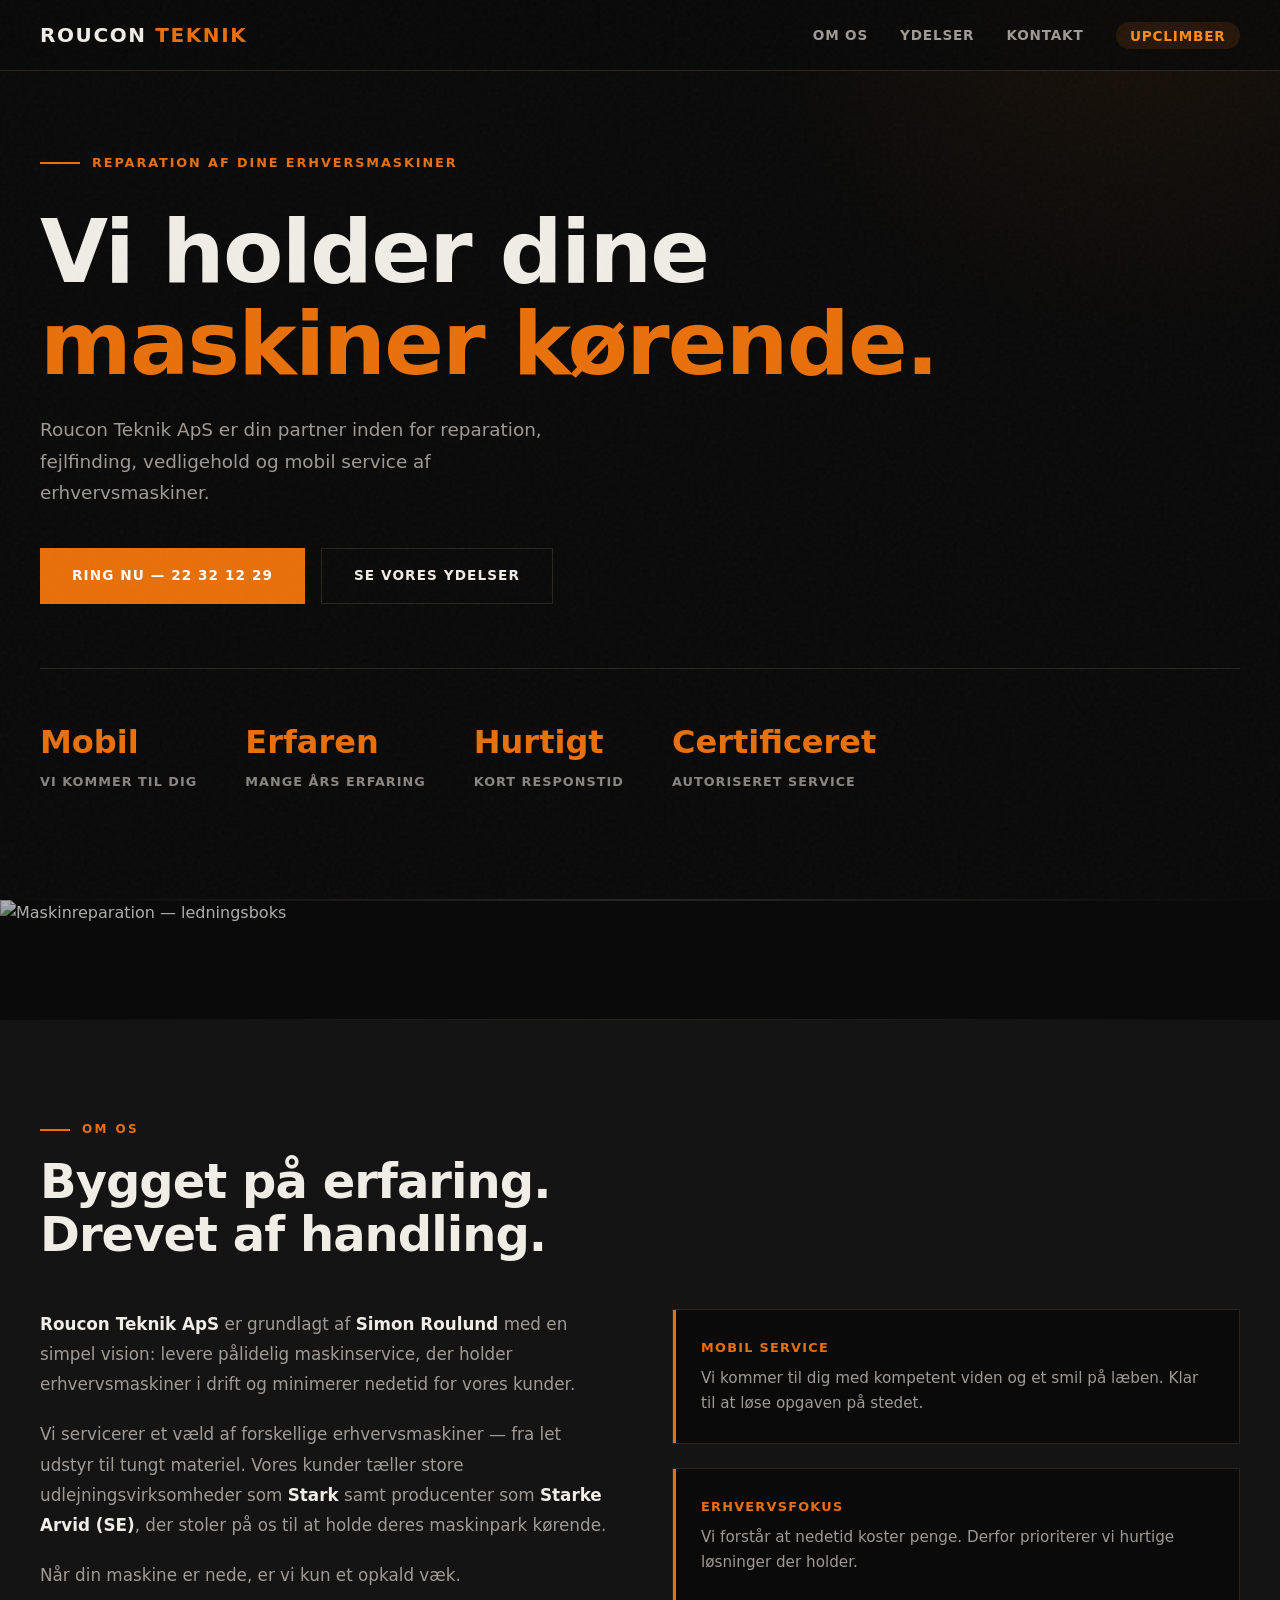
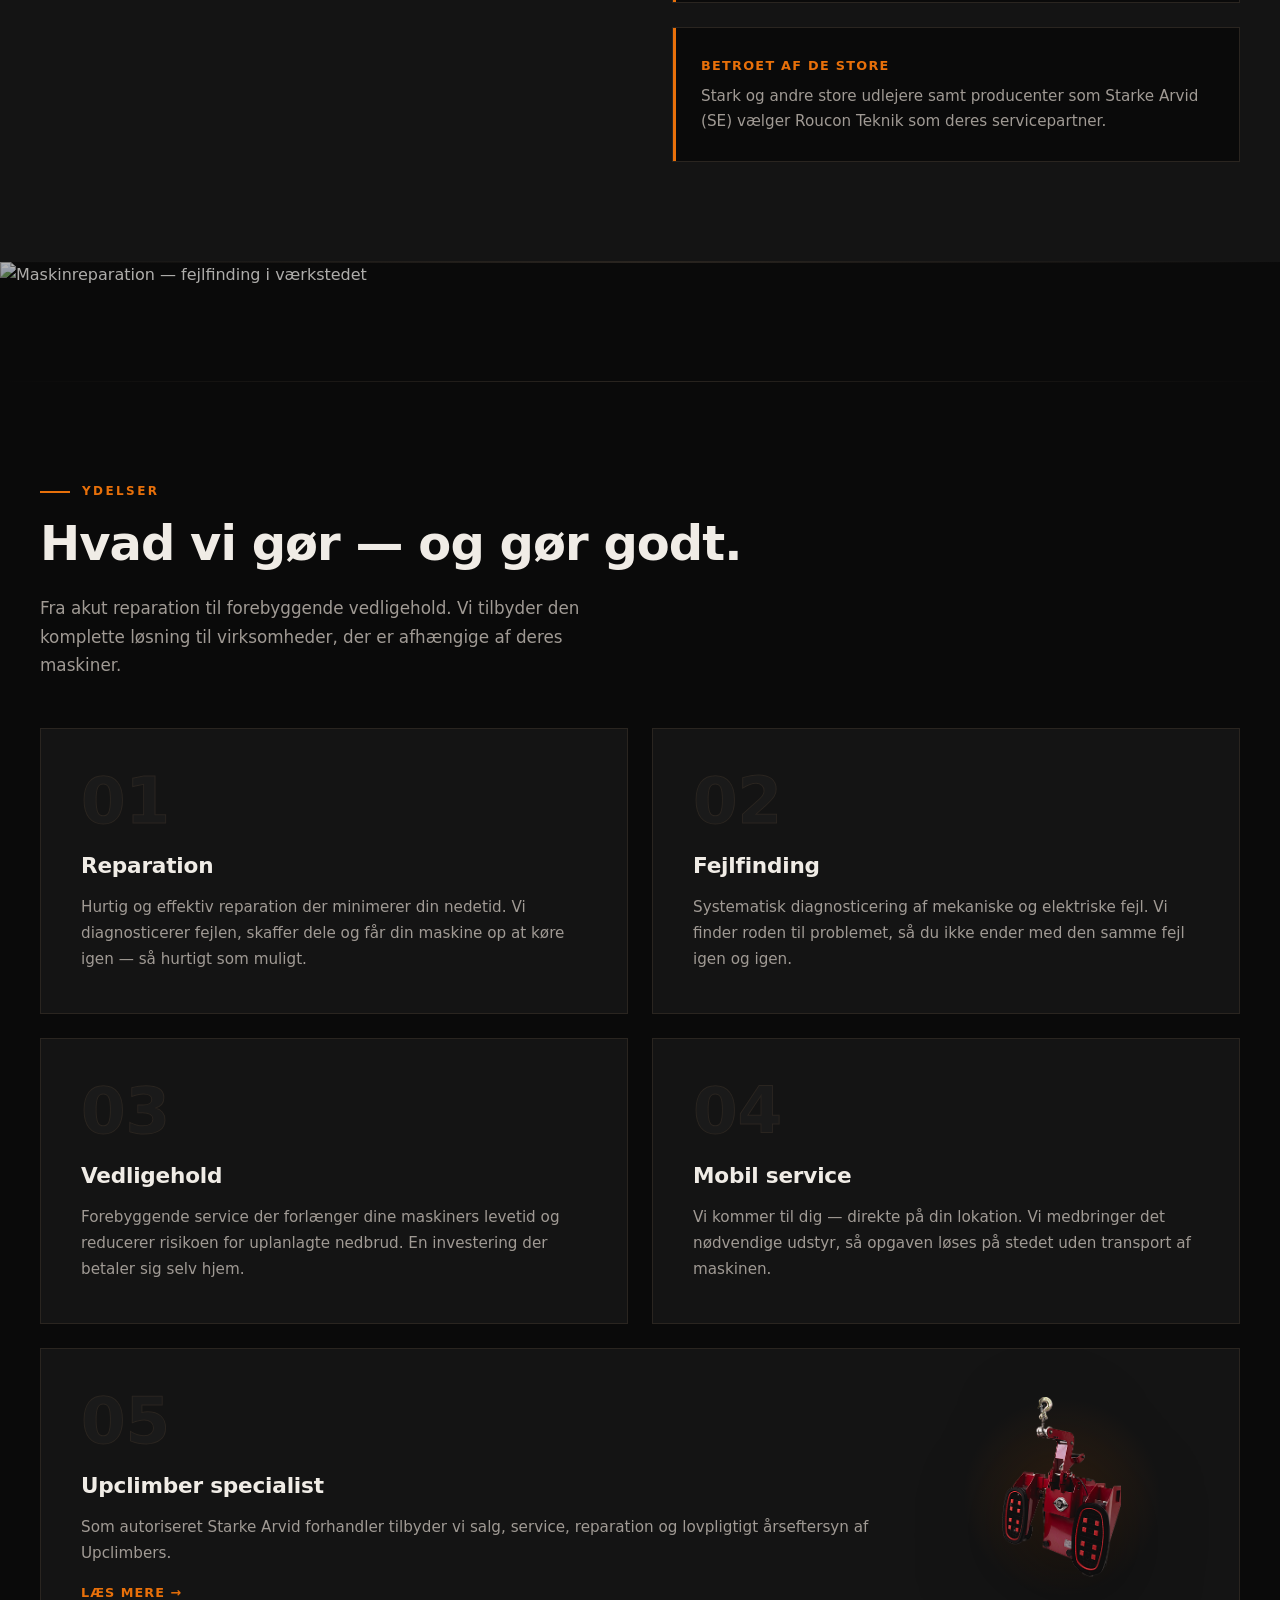
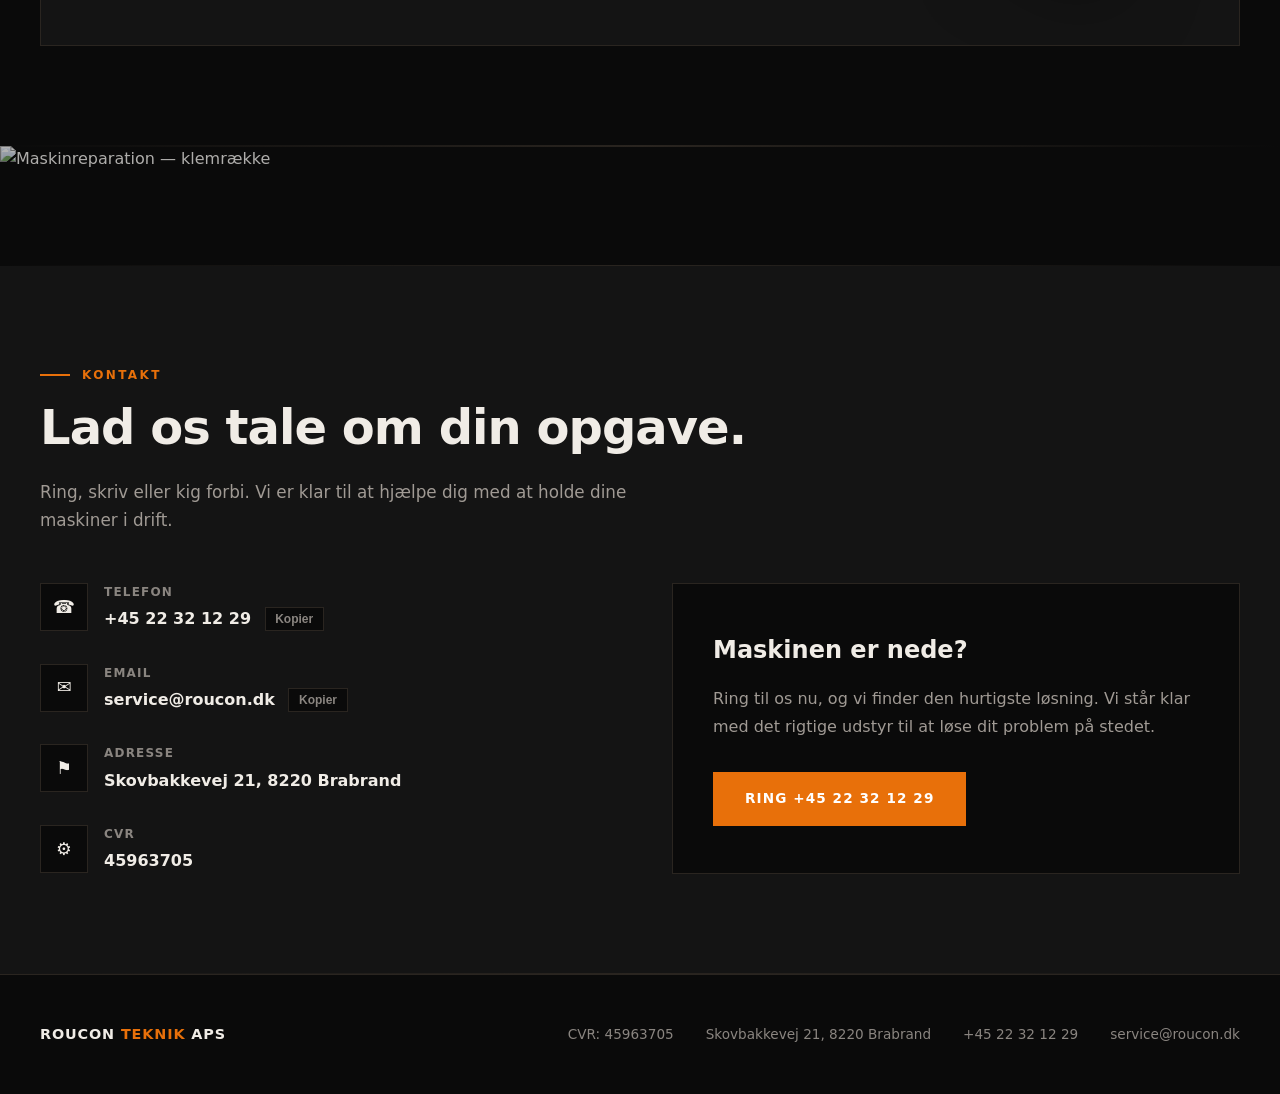
==== commit e50fc82e: "chore(text): removed mention of Denmark coverage" ====
--- a/index.html
+++ b/index.html
@@ -3,10 +3,10 @@
 <head>
     <meta charset="UTF-8">
     <meta name="viewport" content="width=device-width, initial-scale=1.0">
-    <title>Roucon Teknik ApS — Maskinreparation i hele Danmark</title>
-    <meta name="description" content="Roucon Teknik ApS — Mobil maskinreparation, fejlfinding og vedligehold af erhvervsmaskiner i hele Danmark. Ring +45 22 32 12 29.">
+    <title>Roucon Teknik ApS — Mobil maskinreparation og vedligehold</title>
+    <meta name="description" content="Roucon Teknik ApS — Mobil maskinreparation, fejlfinding og vedligehold af erhvervsmaskiner — vi kommer til dig. Ring +45 22 32 12 29.">
     <meta property="og:title" content="Roucon Teknik ApS">
-    <meta property="og:description" content="Professionel reparation og vedligehold af erhvervsmaskiner. Mobil service i hele Danmark.">
+    <meta property="og:description" content="Professionel reparation og vedligehold af erhvervsmaskiner. Mobil service der kommer til dig.">
     <meta property="og:type" content="website">
     <link rel="icon" href="data:image/svg+xml,<svg xmlns='http://www.w3.org/2000/svg' viewBox='0 0 100 100'><text y='.9em' font-size='90'>🔧</text></svg>">
     <link rel="stylesheet" href="styles.css">
@@ -55,8 +55,8 @@
                         <span class="hero-stat-label">Vi kommer til dig</span>
                     </div>
                     <div>
-                        <span class="hero-stat-number">Hele DK</span>
-                        <span class="hero-stat-label">Landsdækkende</span>
+                        <span class="hero-stat-number">Erfaren</span>
+                        <span class="hero-stat-label">Mange års erfaring</span>
                     </div>
                     <div>
                         <span class="hero-stat-number">Hurtigt</span>
@@ -167,7 +167,7 @@
                             <h3 class="service-title">Upclimber specialist</h3>
                             <p class="service-desc">
                                 Som autoriseret Starke Arvid forhandler tilbyder vi salg, service, reparation
-                                og lovpligtigt årseftersyn af Upclimbers i hele Danmark.
+                                og lovpligtigt årseftersyn af Upclimbers.
                             </p>
                             <a href="upclimber.html" class="service-link">Læs mere &rarr;</a>
                         </div>
--- a/styles.css
+++ b/styles.css
@@ -323,30 +323,6 @@
     font-weight: 600;
 }
 
-/* === PARTNER BADGE (upclimber) === */
-.partner-badge {
-    margin-top: 3rem;
-    padding-top: 2rem;
-    border-top: 1px solid var(--border);
-}
-
-.partner-badge-label {
-    font-size: 0.7rem;
-    font-weight: 700;
-    letter-spacing: 0.15em;
-    text-transform: uppercase;
-    color: var(--text-muted);
-    margin-bottom: 0.75rem;
-}
-
-.partner-badge img {
-    width: 120px;
-    height: auto;
-    mix-blend-mode: multiply;
-    opacity: 0.85;
-    filter: brightness(1.8) contrast(0.9);
-}
-
 /* === SECTION SHARED === */
 section {
     padding: 100px 2rem;
@@ -400,15 +376,6 @@
     max-width: 600px;
     font-size: 1.05rem;
     line-height: 1.7;
-}
-
-.section-cta {
-    margin-top: 2.5rem;
-}
-
-/* === ALT BACKGROUND === */
-.alt-bg {
-    background: var(--bg-card);
 }
 
 /* === OM OS (index) === */
@@ -602,66 +569,6 @@
 
 .service-link:hover {
     color: var(--accent-bright);
-}
-
-/* === HIGHLIGHT CARDS (upclimber) === */
-.highlights {
-    display: flex;
-    flex-direction: column;
-    gap: 1.5rem;
-    margin-top: 3rem;
-}
-
-.highlight-card {
-    background: var(--bg-dark);
-    border: 1px solid var(--border);
-    padding: 1.75rem;
-    position: relative;
-    overflow: hidden;
-}
-
-.alt-bg .highlight-card {
-    background: var(--bg-elevated);
-}
-
-.highlight-card::before {
-    content: '';
-    position: absolute;
-    left: 0;
-    top: 0;
-    bottom: 0;
-    width: 3px;
-    background: var(--accent);
-}
-
-.highlight-title {
-    font-size: 0.8rem;
-    font-weight: 700;
-    text-transform: uppercase;
-    letter-spacing: 0.1em;
-    color: var(--accent);
-    margin-bottom: 0.5rem;
-}
-
-.highlight-card p {
-    color: var(--text-secondary);
-    font-size: 0.95rem;
-    line-height: 1.6;
-}
-
-.highlights-grid {
-    display: grid;
-    grid-template-columns: repeat(2, 1fr);
-    gap: 1.5rem;
-    margin-top: 3rem;
-}
-
-.highlights-grid .highlight-card {
-    background: var(--bg-card);
-}
-
-.alt-bg .highlights-grid .highlight-card {
-    background: var(--bg-elevated);
 }
 
 /* === KONTAKT === */
@@ -854,45 +761,6 @@
     align-items: center;
 }
 
-.uc-hero-partner {
-    display: inline-flex;
-    align-items: center;
-    gap: 1rem;
-    margin-bottom: 2rem;
-    background: var(--bg-card);
-    border: 1px solid var(--border);
-    padding: 0.5rem 1.25rem 0.5rem 0.5rem;
-    border-radius: 50px;
-}
-
-.uc-hero-partner-logo {
-    width: 72px;
-    height: 72px;
-    border-radius: 50%;
-    object-fit: cover;
-    flex-shrink: 0;
-}
-
-.uc-hero-partner-text {
-    display: flex;
-    flex-direction: column;
-}
-
-.uc-hero-partner-name {
-    font-size: 0.85rem;
-    font-weight: 800;
-    color: var(--text-primary);
-    line-height: 1.2;
-}
-
-.uc-hero-partner-label {
-    font-size: 0.65rem;
-    font-weight: 700;
-    letter-spacing: 0.12em;
-    text-transform: uppercase;
-    color: var(--text-muted);
-}
-
 .uc-hero h1 {
     font-size: clamp(2.5rem, 6vw, 4.5rem);
     font-weight: 900;
@@ -1125,8 +993,7 @@
         gap: 2.5rem;
     }
 
-    .services-grid,
-    .highlights-grid {
+    .services-grid {
         grid-template-columns: 1fr;
     }
 
@@ -1141,10 +1008,6 @@
     .uc-hero-inner {
         grid-template-columns: 1fr;
         text-align: center;
-    }
-
-    .uc-hero-partner {
-        justify-content: center;
     }
 
     .uc-hero-desc {
@@ -1250,10 +1113,6 @@
         gap: 2rem;
     }
 
-    .uc-hero-partner {
-        justify-content: center;
-    }
-
     .uc-hero-desc {
         margin-left: auto;
         margin-right: auto;
@@ -1300,9 +1159,6 @@
         padding: 2rem;
     }
 
-    .uc-partner-banner-logo {
-        height: 40px;
-    }
 
     /* Sticky CTA visible on mobile */
     .page-upclimber .uc-sticky-cta {
